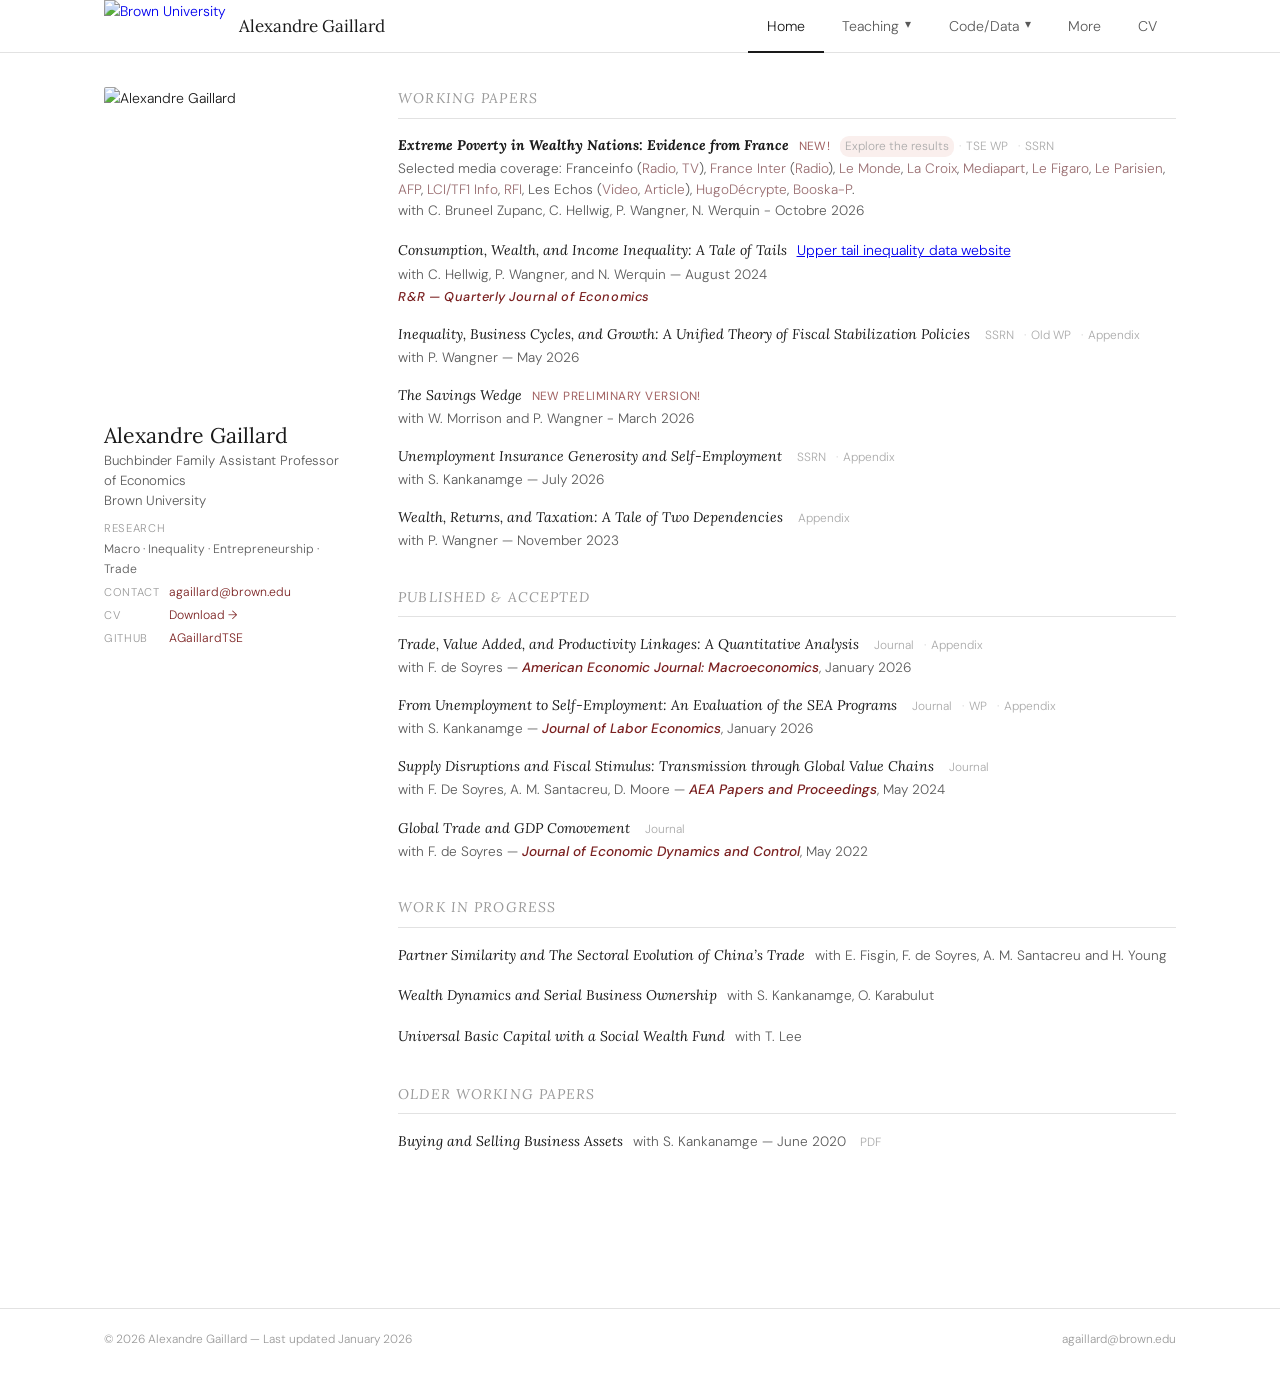
==== index.html @ cdabee30 "Update index.html" ====
<!DOCTYPE html>
<html lang="en">
<head>
<meta charset="UTF-8"/>
<meta name="viewport" content="width=device-width,initial-scale=1"/>
<title>Alexandre Gaillard</title>
<link rel="preconnect" href="https://fonts.googleapis.com"/>
<link rel="icon" type="image/x-icon" href="https://cdn.prod.website-files.com/679d8dc97386dcb29b493dd8/681f4f36cf94beef2eade3a5_favicon-32x32.png">
<link rel="preconnect" href="https://fonts.gstatic.com" crossorigin/>
<link href="https://fonts.googleapis.com/css2?family=Lora:ital,wght@0,400;0,500;1,400&family=DM+Serif+Display:ital@0;1&family=DM+Mono:wght@300;400;500&family=DM+Sans:opsz,wght@9..40,300;9..40,400;9..40,500;9..40,600&display=swap" rel="stylesheet"/>
<link href="https://fonts.googleapis.com/css2?family=Playfair+Display:wght@400;500;600&display=swap" rel="stylesheet"/>
<script src="https://cdnjs.cloudflare.com/ajax/libs/Chart.js/4.4.1/chart.umd.min.js"></script>
<script src="https://cdnjs.cloudflare.com/ajax/libs/PapaParse/5.4.1/papaparse.min.js"></script>
<!-- Google tag (gtag.js) -->
<script async src="https://www.googletagmanager.com/gtag/js?id=G-MQ2FK9WSG6"></script>
<script>
  window.dataLayer = window.dataLayer || [];
  function gtag(){dataLayer.push(arguments);}
  gtag('js', new Date());

  gtag('config', 'G-MQ2FK9WSG6');
</script>
<style>
/* ─────────────────────────────────────────────
   RESET
───────────────────────────────────────────── */
*,*::before,*::after{box-sizing:border-box;margin:0;padding:0}

/* ─────────────────────────────────────────────
   SITE TOKENS
───────────────────────────────────────────── */
:root{
  /* site palette */
  --text:#1a1a1a; --muted:#5a5a5a; --faint:#999;
  --bg:#fff; --accent:#7a2020; --green:#2a6035; --border:#e2e2e2;
  --max-w:1140px;
  /* explorer palette (prefixed e-) */
  --e-bg:#f7f6f3; --e-surface:#fff; --e-card:#fff; --e-border:#e2e0da;
  --e-accent:#c9440f; --e-accent2:#2c5faa; --e-accent3:#287a52; --e-accent4:#7b3fa0;
  --e-text:#1a1a1a; --e-muted:#888580;
  --font-d:'DM Serif Display',serif;
  --font-s:'DM Sans',sans-serif;
  --font-m:'DM Mono',monospace;
  --r:8px;
  --nav-h:52px;   /* site nav height — used for sticky offsets */
}

html{scroll-behavior:smooth;font-size:106.25%}
body{background:var(--bg);color:var(--text);font-family:var(--font-s);font-weight:300;font-size:14px;line-height:1.7;overflow-x:hidden}

/* ─────────────────────────────────────────────
   SITE NAV
───────────────────────────────────────────── */
.site-nav{
  border-bottom:1px solid var(--border);
  position:sticky;top:0;
  background:#fff;
  z-index:200;
}
.site-nav-inner{
  max-width:var(--max-w);margin:0 auto;padding:0 2rem;
  display:flex;align-items:center;justify-content:space-between;
  height:var(--nav-h);
}
.nav-left{display:flex;align-items:center;gap:.75rem}

.brown-logo{display:flex;align-items:center;text-decoration:none;flex-shrink:0;height:var(--nav-h);overflow:hidden}
.brown-logo img{height:var(--nav-h);width:auto;object-fit:cover;object-position:center;display:block}

.nav-divider{width:1px;height:18px;background:var(--border);flex-shrink:0}

.nav-brand{font-family:'Lora',serif;font-size:1rem;color:var(--text);text-decoration:none;white-space:nowrap}

@media (max-width: 600px) {
  .nav-brand { display: none; }
}

.nav-tabs{display:flex;list-style:none;align-items:stretch}
.nav-tabs > li{position:relative}
.nav-tabs button{
  background:none;border:none;cursor:pointer;
  font-family:var(--font-s);font-size:.83rem;font-weight:300;color:var(--muted);
  padding:0 1.1rem;height:var(--nav-h);
  border-bottom:2px solid transparent;margin-bottom:-1px;
  transition:color .15s,border-color .15s;
}
.nav-tabs button.active,
.nav-tabs .nav-main.active{color:var(--text);border-bottom-color:var(--text)}
.nav-tabs button:hover:not(.active),
.nav-tabs .nav-main:hover:not(.active){color:var(--text)}

.nav-item{position:relative}
.nav-main{display:flex;align-items:center;gap:.35rem}
.nav-caret{font-size:.72rem;line-height:1;transform:translateY(-1px)}
.nav-dropdown{
  position:absolute;top:calc(100% - 1px);left:0;
  min-width:240px;
  padding:.35rem 0;
  background:#fff;
  border:1px solid var(--border);
  box-shadow:0 10px 24px rgba(0,0,0,.08);
  list-style:none;
  display:none;
  z-index:250;
}
.nav-item.open .nav-dropdown{display:block}
.nav-dropdown button{
  width:100%;height:auto;margin:0;border-bottom:none;
  padding:.62rem 1rem;text-align:left;
  font-size:.78rem;color:var(--muted);
}
.nav-dropdown button:hover,
.nav-dropdown button.active{color:var(--text);background:#fafafa}

.embedded-app-frame{
  width:100%;
  min-height:1200px;
  border:none;
  display:block;
  background:#fff;
}

/* ─────────────────────────────────────────────
   PANEL SWITCHER
───────────────────────────────────────────── */
.panel{display:none}.panel.active{display:block}

/* ─────────────────────────────────────────────
   SITE WRAP
───────────────────────────────────────────── */
.wrap{max-width:var(--max-w);margin:0 auto;padding:0 2rem}

/* ─────────────────────────────────────────────
   HOME — two-column layout
───────────────────────────────────────────── */
.home-layout{
  display:grid;grid-template-columns:250px 1fr;gap:0 2.6rem;
  padding:2rem 0 5rem;align-items:start;
}
.home-sidebar{
  position:sticky;top:calc(var(--nav-h) + 20px);
  display:flex;flex-direction:column;gap:1rem;
}
.hero-photo{width:250px;height:318px;overflow:hidden;border-radius:2px;flex-shrink:0}
.hero-photo img{width:100%;height:100%;object-fit:cover;object-position:center top}

h1{font-family:'Lora',serif;font-size:1.25rem;font-weight:400;line-height:1.3;margin-bottom:.1rem}
.hero-role{font-size:.78rem;color:var(--muted);line-height:1.5;margin-bottom:.5rem}
.hero-bio{font-size:.79rem;color:var(--muted);line-height:1.7;margin-bottom:.55rem}
.hero-bio a{color:var(--text);text-decoration:underline;text-decoration-color:#ccc;text-underline-offset:2px}
.hero-bio a:hover{color:var(--accent);text-decoration-color:var(--accent)}
.hero-meta{display:flex;flex-direction:column;gap:.12rem;font-size:.72rem;color:var(--muted)}
.hero-meta a{color:var(--accent);text-decoration:none}.hero-meta a:hover{text-decoration:underline}
.meta-row{display:flex;align-items:baseline;flex-wrap:wrap}
.meta-label{color:var(--faint);font-size:.66rem;text-transform:uppercase;letter-spacing:.06em;flex-shrink:0;width:3.8rem}

/* papers */
.main-content{min-width:0}
section{margin-bottom:1.6rem}
.section-title{font-family:'Lora',serif;font-style:italic;color:var(--faint);letter-spacing:.08em;text-transform:uppercase;margin-bottom:.6rem;padding-bottom:.4rem;border-bottom:1px solid var(--border)}
.paper-list{display:flex;flex-direction:column;gap:.22rem}
.paper{padding:.42rem 0}
.paper-status{font-size:.75rem;font-weight:300;letter-spacing:.04em;margin-bottom:.08rem;margin-top:.20rem;line-height:1.3}
.paper-status.status-rr{color:var(--accent);font-weight:500;font-style:italic;}
.paper-coming-soon{font-size:.70rem;font-weight:400;color:var(--accent);letter-spacing:.04em;text-transform:uppercase;white-space:nowrap;flex-shrink:0;align-self:center;opacity:.7}
.paper-title-row{display:flex;align-items:baseline;gap:.55rem;flex-wrap:wrap;margin-bottom:.08rem}
.paper-title{font-family:'Lora',serif;font-style:italic;color:var(--text);text-decoration:none;line-height:1.4}
a.paper-title:hover{color:var(--accent)}
.pill-group{display:flex;gap:0;flex-wrap:wrap;flex-shrink:0;align-items:center}
.pill{display:inline-block;font-size:.70rem;font-weight:300;color:#aaa;background:none;border:none;padding:.05rem .3rem;text-decoration:none;white-space:nowrap;transition:color .15s;line-height:1.6}
.pill:hover{color:var(--accent)}
.pill+.pill::before{content:'·';margin-right:.3rem;color:#ccc}
.pilllink-group{display:flex;gap:0;flex-wrap:wrap;flex-shrink:0;align-items:center}
.pilllink{display:inline-block;font-size:.70rem;font-weight:300;color:#555;background:none;border:none;padding:.05rem .3rem;text-decoration:underline;white-space:nowrap;transition:color .15s;line-height:1.6}.pilllink:hover{color:var(--accent)}
.pilllink+.pilllink::before{content:'·';margin-right:.3rem;color:#ccc}
.paper-info{font-size:.8rem;color:var(--muted);line-height:1.55}
.paper-info a,
.paper-info a:visited {
  color: #9a6f72; /* gris rouge doux */
  text-decoration: none;
}

.paper-info a:hover,
.paper-info a:active {
  color: #80585c; /* légèrement plus foncé */
  text-decoration: none;
}
.journal-pub{font-style:italic;color:var(--accent);font-weight:500}

/* footer */
footer{border-top:1px solid var(--border);margin-top:2rem;padding:1.2rem 0 2.5rem}
footer .wrap{display:flex;justify-content:space-between;font-size:.7rem;color:var(--faint)}
footer a{color:var(--faint);text-decoration:none}
footer a:hover{color:var(--accent)}

/* ─────────────────────────────────────────────
   MORE PAGE
───────────────────────────────────────────── */
.more-wrap{max-width:var(--max-w);margin:0 auto;padding:2.5rem 2rem 5rem}
.more-intro{font-size:.87rem;color:var(--muted);line-height:1.75;max-width:54ch;margin-bottom:2.2rem;padding-bottom:2.2rem;border-bottom:1px solid var(--border)}
.more-section{margin-bottom:2.2rem}
.more-section-title{font-family:'Lora',serif;font-size:.68rem;font-style:italic;color:var(--faint);letter-spacing:.08em;text-transform:uppercase;margin-bottom:.9rem;padding-bottom:.4rem;border-bottom:1px solid var(--border)}
.more-text{font-size:.84rem;color:var(--muted);line-height:1.75;max-width:56ch;margin-bottom:.8rem}
.more-hobby-grid{display:grid;grid-template-columns:1fr 1fr;gap:1rem;margin-top:.8rem}
.hobby-card{border:1px solid var(--border);border-radius:3px;padding:1rem 1.2rem}
.hobby-icon{font-size:1.3rem;margin-bottom:.4rem}
.hobby-title{font-family:'Lora',serif;font-size:.85rem;font-style:italic;margin-bottom:.25rem}
.hobby-desc{font-size:.77rem;color:var(--muted);line-height:1.6}

/* photo grid */
.more-photo-grid{display:grid;grid-template-columns:repeat(3,1fr);gap:1rem;margin-bottom:2rem}
.more-photo-item{display:flex;flex-direction:column;gap:.45rem}
.more-photo-item img{width:100%;aspect-ratio:4/3;object-fit:cover;border-radius:3px;display:block}
.more-photo-caption{font-family:'Lora',serif;font-style:italic;font-size:.78rem;color:var(--muted);text-align:center}
.more-photo-single{margin-bottom:2.2rem}
.more-photo-single img{width:100%;max-width:560px;border-radius:3px;display:block}
.more-link-item{font-size:.82rem;color:var(--muted);margin-bottom:.4rem}
.more-link-item a{color:var(--accent);text-decoration:none}
.more-link-item a:hover{text-decoration:underline}

/* ─────────────────────────────────────────────
   TEACHING PAGE
───────────────────────────────────────────── */
.teach-institution{font-family:'Lora',serif;font-size:1rem;font-weight:400;color:var(--text);margin-bottom:.8rem;padding-bottom:.4rem;border-bottom:1px solid var(--border)}
.teach-level{font-size:.75rem;text-transform:uppercase;letter-spacing:.09em;color:var(--faint);margin:1rem 0 .45rem}
.teach-item{display:flex;justify-content:space-between;align-items:baseline;gap:1.5rem;padding:.42rem 0;border-bottom:1px solid var(--border)}
.teach-item:last-child{border-bottom:none}
.teach-title{font-family:'Lora',serif;font-style:italic;font-size:.88rem;color:var(--text)}
.teach-meta{font-size:.74rem;color:var(--faint);white-space:nowrap;flex-shrink:0}
.teach-topics{list-style:none;margin:.3rem 0 .6rem 0;padding:0;display:flex;flex-direction:column;gap:.18rem}
.teach-topics li{font-size:.82rem;color:var(--muted);line-height:1.5;padding-left:1rem;position:relative}
.teach-topics li::before{content:'—';position:absolute;left:0;color:var(--faint)}

/* ─────────────────────────────────────────────
   EXPLORER — scoped under #panel-explorer
   Original styles from the standalone file,
   adapted: no standalone <header>, sticky
   offsets account for the 52px site nav.
   The explorer sub-nav sticks at top:52px.
   The explorer sidebar sticks at top:52px+42px=94px.
───────────────────────────────────────────── */
#panel-explorer{background:var(--e-bg);color:var(--e-text);font-family:var(--font-s);font-weight:300}

/* splash (fixed, covers everything below site nav) */
#exp-splash{
  position:fixed;inset:0;top:var(--nav-h);
  background:var(--e-bg);display:flex;align-items:center;justify-content:center;
  z-index:100;transition:opacity .4s;
}
.sp-inner{display:flex;flex-direction:column;align-items:center;gap:1.1rem;text-align:center}
.sp-title{font-family:var(--font-d);font-size:3.4rem;letter-spacing:-.02em;color:var(--e-text);line-height:1}
.sp-title em{font-style:italic;color:var(--e-accent)}
.sp-sub{font-family:var(--font-m);font-size:.78rem;color:var(--e-muted);letter-spacing:.08em;margin-bottom:.3rem}
.sp-loader{display:flex;flex-direction:column;align-items:center;gap:.7rem;margin-top:.4rem;width:260px}
.sp-bar-wrap{width:100%;height:3px;background:var(--e-border);border-radius:4px;overflow:hidden}
.sp-bar{height:100%;width:0%;background:var(--e-accent);border-radius:4px;transition:width .35s ease}
.sp-status{font-family:var(--font-m);font-size:.68rem;color:var(--e-muted);letter-spacing:.06em}
.sp-err{font-family:var(--font-m);font-size:.74rem;color:#b84040;display:none;max-width:340px}

/* explorer sub-nav — sticks right below the site nav */
#panel-explorer .exp-nav{
  display:flex;border-bottom:1px solid var(--e-border);
  background:#fff;padding:0 2.5rem;
  position:sticky;top:var(--nav-h);z-index:40;
  overflow-x:auto;
}
#panel-explorer .exp-nav-tab{
  padding:.72rem 1.3rem;font-family:var(--font-s);font-size:.84rem;font-weight:500;
  color:var(--e-muted);border:none;background:none;cursor:pointer;
  border-bottom:2px solid transparent;transition:color .15s,border-color .15s;white-space:nowrap;
}
#panel-explorer .exp-nav-tab:hover{color:var(--e-text)}
#panel-explorer .exp-nav-tab.active{color:var(--e-accent);border-bottom-color:var(--e-accent)}

/* layout grid */
#panel-explorer .exp-layout{
  display:grid;grid-template-columns:255px 1fr;
  min-height:calc(100vh - var(--nav-h) - 42px);
}

/* explorer sidebar */
#panel-explorer .exp-sidebar{
  background:var(--e-surface);border-right:1px solid var(--e-border);
  padding:1.1rem .95rem;overflow-y:auto;
  position:sticky;top:calc(var(--nav-h) + 42px);
  height:calc(100vh - var(--nav-h) - 42px);
}
#panel-explorer .sb-sec{margin-bottom:1.1rem}
#panel-explorer .sb-lbl{font-family:var(--font-m);font-size:.6rem;letter-spacing:.12em;text-transform:uppercase;color:var(--e-muted);margin-bottom:.38rem;padding-bottom:.22rem;border-bottom:1px solid var(--e-border)}
#panel-explorer select{width:100%;background:var(--e-card);border:1px solid var(--e-border);color:var(--e-text);font-family:var(--font-s);font-size:.79rem;padding:.4rem .55rem;border-radius:var(--r);appearance:none;cursor:pointer;outline:none;transition:border-color .2s}
#panel-explorer select:hover,#panel-explorer select:focus{border-color:var(--e-accent2)}
#panel-explorer .pg{display:flex;flex-wrap:wrap;gap:.26rem}
#panel-explorer .pg1 .epill{flex:1 0 100%}
#panel-explorer .pg3 .epill{flex:1 0 calc(33.3% - .26rem)}
#panel-explorer .epill{flex:1 0 calc(50% - .26rem);background:var(--e-card);border:1px solid var(--e-border);color:var(--e-muted);font-family:var(--font-m);font-size:.65rem;padding:.3rem .32rem;border-radius:20px;cursor:pointer;text-align:center;transition:all .15s;user-select:none}
#panel-explorer .epill:hover{border-color:var(--e-accent2);color:var(--e-accent2)}
#panel-explorer .epill.active{background:var(--e-accent2);border-color:var(--e-accent2);color:#fff;font-weight:500}
#panel-explorer .ck-list{display:flex;flex-direction:column;gap:.35rem}
#panel-explorer .ck-item{display:flex;align-items:center;gap:.42rem;cursor:pointer;font-size:.75rem;color:var(--e-muted);transition:color .14s;line-height:1.4}
#panel-explorer .ck-item:hover{color:var(--e-text)}
#panel-explorer .ck-item input{accent-color:var(--e-accent2);width:13px;height:13px}
#panel-explorer .cdot{width:8px;height:8px;border-radius:50%;flex-shrink:0}

/* explorer main */
#panel-explorer main{padding:1.4rem 1.8rem;display:flex;flex-direction:column;gap:1.3rem;background:var(--e-bg)}
#panel-explorer .tab-page{display:none;flex-direction:column;gap:1.3rem}
#panel-explorer .tab-page.active{display:flex}

/* kpi */
#panel-explorer .kpi-row{display:grid;grid-template-columns:repeat(4,1fr);gap:.65rem}
#panel-explorer .kpi{background:var(--e-card);border:1px solid var(--e-border);border-radius:var(--r);padding:.8rem .95rem;position:relative;overflow:hidden}
#panel-explorer .kpi::before{content:'';position:absolute;top:0;left:0;right:0;height:2px;background:var(--e-accent);opacity:.7}
#panel-explorer .kpi:nth-child(2)::before{background:var(--e-accent2)}
#panel-explorer .kpi:nth-child(3)::before{background:var(--e-accent3)}
#panel-explorer .kpi:nth-child(4)::before{background:var(--e-accent4)}
#panel-explorer .kpi-lbl{font-family:var(--font-m);font-size:.58rem;color:var(--e-muted);letter-spacing:.09em;text-transform:uppercase;margin-bottom:.28rem}
#panel-explorer .kpi-val{font-family:var(--font-d);font-size:1.5rem;color:var(--e-text);line-height:1}
#panel-explorer .kpi-sub{font-size:.65rem;color:var(--e-muted);margin-top:.2rem;font-family:var(--font-m)}

/* panels */
#panel-explorer .g2{display:grid;grid-template-columns:1fr 1fr;gap:.9rem}
#panel-explorer .epanel{background:var(--e-card);border:1px solid var(--e-border);border-radius:var(--r);padding:1.1rem 1.3rem}
#panel-explorer .epanel.wide{grid-column:1/-1}
#panel-explorer .pt{font-family:var(--font-d);font-size:.98rem;color:var(--e-text);margin-bottom:.16rem}
#panel-explorer .ps{font-size:.68rem;font-family:var(--font-m);color:var(--e-muted);margin-bottom:.85rem;letter-spacing:.04em}
#panel-explorer .cw{position:relative;height:230px}
#panel-explorer .cw-tall{position:relative;height:310px}
#panel-explorer .cw-sq{position:relative;height:420px}
#panel-explorer .nodata{display:flex;align-items:center;justify-content:center;height:100%;font-family:var(--font-m);font-size:.73rem;color:var(--e-muted)}

/* bivar */
#panel-explorer .bv-ctrl{display:grid;grid-template-columns:1fr auto 1fr;gap:.6rem;margin-bottom:.7rem;align-items:end}
#panel-explorer .bv-ctrl label{font-family:var(--font-m);font-size:.61rem;color:var(--e-muted);display:block;margin-bottom:.16rem;text-transform:uppercase;letter-spacing:.07em}
#panel-explorer .vs{font-family:var(--font-d);font-size:1.05rem;color:var(--e-accent);text-align:center;padding-bottom:.28rem}
#panel-explorer .tgl-row{display:flex;gap:.35rem;align-items:center;margin-bottom:.65rem;flex-wrap:wrap}
#panel-explorer .tgl-row span{font-family:var(--font-m);font-size:.62rem;color:var(--e-muted);margin-right:.15rem}
#panel-explorer .tgl{background:var(--e-card);border:1px solid var(--e-border);color:var(--e-muted);font-family:var(--font-m);font-size:.65rem;padding:.26rem .6rem;border-radius:20px;cursor:pointer;transition:all .14s}
#panel-explorer .tgl:hover{border-color:var(--e-accent2);color:var(--e-accent2)}
#panel-explorer .tgl.active{background:var(--e-accent2);border-color:var(--e-accent2);color:#fff}

/* table */
#panel-explorer .tbl-wrap{overflow-x:auto}
#panel-explorer table{width:100%;border-collapse:collapse;font-family:var(--font-m);font-size:.68rem}
#panel-explorer th{padding:.4rem .52rem;border-bottom:1px solid var(--e-border);color:var(--e-muted);text-align:left;text-transform:uppercase;letter-spacing:.07em;white-space:nowrap}
#panel-explorer td{padding:.34rem .52rem;border-bottom:1px solid var(--e-border);color:var(--e-text);white-space:nowrap}
#panel-explorer tr:hover td{background:rgba(44,95,170,.04)}
#panel-explorer .num{text-align:right;color:var(--e-accent2)}

/* codebook */
#panel-explorer .cb-group{margin-bottom:1.6rem}
#panel-explorer .cb-group-title{font-family:var(--font-d);font-size:1rem;color:var(--e-accent2);margin-bottom:.6rem;padding-bottom:.3rem;border-bottom:1px solid var(--e-border)}
#panel-explorer .cb-entry{display:grid;grid-template-columns:200px 1fr;gap:.5rem 1rem;padding:.45rem 0;border-bottom:1px solid var(--e-border);align-items:start;font-size:.78rem}
#panel-explorer .cb-entry:last-child{border-bottom:none}
#panel-explorer .cb-key{font-family:var(--font-m);font-size:.68rem;color:var(--e-accent2);padding-top:.05rem}
#panel-explorer .cb-name{font-weight:600;color:var(--e-text);margin-bottom:.15rem;font-size:.8rem}
#panel-explorer .cb-desc{color:var(--e-muted);line-height:1.5}

/* footnote */
#panel-explorer .exp-footnote{padding:.9rem 2.5rem;border-top:1px solid var(--e-border);background:#fff;font-family:var(--font-m);font-size:.62rem;color:var(--e-muted);line-height:1.6}
#panel-explorer .exp-footnote strong{color:var(--e-text);font-weight:500}

/* scrollbar */
#panel-explorer ::-webkit-scrollbar{width:4px;height:4px}
#panel-explorer ::-webkit-scrollbar-track{background:transparent}
#panel-explorer ::-webkit-scrollbar-thumb{background:var(--e-border);border-radius:4px}

/* ─────────────────────────────────────────────
   RESPONSIVE
───────────────────────────────────────────── */
@media(max-width:720px){
  /* home */
  .home-layout{grid-template-columns:1fr;padding-top:1.5rem}
  .home-sidebar{position:static;flex-direction:row;align-items:flex-start;gap:1rem}
  .hero-photo{width:110px;height:140px;flex-shrink:0}
  /* extra breathing room between photo block and first paper section */
  .main-content{margin-top:2rem}
  /* more */
  .more-hobby-grid{grid-template-columns:1fr}
  .more-photo-grid{grid-template-columns:1fr}
  footer .wrap{flex-direction:column;gap:.3rem}
  /* nav */
  .nav-tabs button{padding:0 .6rem;font-size:.74rem}
  .nav-brand{font-size:.87rem}
  /* explorer */
  #panel-explorer .exp-layout{grid-template-columns:1fr}
  #panel-explorer .exp-sidebar{position:static;height:auto}
  #panel-explorer .kpi-row{grid-template-columns:1fr 1fr}
  #panel-explorer .g2{grid-template-columns:1fr}
}
@media(max-width:480px){
  .site-nav-inner{padding:0 1rem}
  .nav-tabs button{padding:0 .45rem;font-size:.7rem}
}
</style>

<style>
/* Slight global font increase */
#panel-nk-grad .nk-app .page-hd h1{font-size:21px}
#panel-nk-grad .nk-app .page-hd p,
#panel-nk-grad .nk-app .shock-label .sub,
#panel-nk-grad .nk-app .shock-slider .ticks,
#panel-nk-grad .nk-app .ocard .l,
#panel-nk-grad .nk-app .dbar-hd,
#panel-nk-grad .nk-app .hint,
#panel-nk-grad .nk-app .legend,
#panel-nk-grad .nk-app .eq-note{font-size:12px}
#panel-nk-grad .nk-app .shock-label .title,
#panel-nk-grad .nk-app .ccard-title,
#panel-nk-grad .nk-app .pval,
#panel-nk-grad .nk-app .eq-card{font-size:14px}
#panel-nk-grad .nk-app .pname{font-size:13px}
#panel-nk-grad .nk-app .shock-val{font-size:21px}
#panel-nk-grad .nk-app .ocard .v{font-size:20px}
#panel-nk-grad .nk-app .nk-tab{font-size:14px}

#panel-islm-asad .asad-app .header h1{font-size:22px}
#panel-islm-asad .asad-app .header .subtitle,
#panel-islm-asad .asad-app .chapter-tag,
#panel-islm-asad .asad-app .desc-box{font-size:13px}
#panel-islm-asad .asad-app .g-tab,
#panel-islm-asad .asad-app .sidebar-section-label,
#panel-islm-asad .asad-app .sc-btn .sc-sub,
#panel-islm-asad .asad-app .sub-btn,
#panel-islm-asad .asad-app .phase-badge,
#panel-islm-asad .asad-app .leg-label,
#panel-islm-asad .asad-app .view-btn,
#panel-islm-asad .asad-app .chart-subtitle{font-size:12px}
#panel-islm-asad .asad-app .sc-btn .sc-icon{font-size:11px}
#panel-islm-asad .asad-app .sc-btn .sc-name,
#panel-islm-asad .asad-app .phase-name,
#panel-islm-asad .asad-app .chart-title{font-size:14px}
</style>

</head>
<body>

<!-- ═══════════════════════════════════════════
     SITE NAV
═══════════════════════════════════════════ -->
<nav class="site-nav">
  <div class="site-nav-inner">
    <div class="nav-left">
      <a class="brown-logo" href="https://economics.brown.edu/" target="_blank" title="Brown University">
        <img src="https://logos-world.net/wp-content/uploads/2022/11/Brown-University-Symbol.png" alt="Brown University"/>
      </a>
      <a class="nav-brand" href="#home" onclick="siteTab('home', findNavButton('home')); return false;">Alexandre Gaillard</a>
    </div>
    <ul class="nav-tabs">
      <li><button class="active" data-tab="home" onclick="siteTab('home',this)">Home</button></li>
      <li class="nav-item">
        <button class="nav-main" type="button" onclick="toggleNavMenu(this)">
          Teaching <span class="nav-caret">▾</span>
        </button>
        <ul class="nav-dropdown">
          <li><button type="button" data-tab="teaching" onclick="siteTab('teaching',this)">Teaching overview</button></li>
          <li><button type="button" data-tab="nk-grad" onclick="siteTab('nk-grad',this)">NK Model (grad)</button></li>
          <li><button type="button" onclick="window.open('islm_asad.html','_blank'); closeNavMenus();">IS-LM AS-AD (undergrad)</button></li>
          <li><button type="button" onclick="window.open('islm_pc.html','_blank'); closeNavMenus();">IS-LM PC (undergrad)</button></li>
        </ul>
      </li>
      <li class="nav-item">
        <button class="nav-main" type="button" onclick="toggleNavMenu(this)">
          Code/Data <span class="nav-caret">▾</span>
        </button>
        <ul class="nav-dropdown">
          <li><button type="button" data-tab="code" onclick="siteTab('code',this)">Code/Data overview</button></li>
          <li><button type="button" data-tab="explorer" onclick="siteTab('explorer',this)">Inequality Explorer</button></li>
        </ul>
      </li>
      <li><button data-tab="more" onclick="siteTab('more',this)">More</button></li>
      <li><button onclick="window.open('https://drive.google.com/file/d/10_Kg-LkSiRxwDqm-Ik7PusROsZfWGQ1E/view','_blank')">CV</button></li>
    </ul>
  </div>
</nav>

<!-- ═══════════════════════════════════════════
     HOME
═══════════════════════════════════════════ -->
<div class="panel active" id="panel-home">
<div class="wrap">
<div class="home-layout">

  <aside class="home-sidebar">
    <div class="hero-photo">
      <img src="https://cdn.prod.website-files.com/679d8dc97386dcb29b493dd8/679d8e74c23ed7847fc6cee4_agaillard%20(5).jpg" alt="Alexandre Gaillard"/>
    </div>
    <div>
      <h1>Alexandre Gaillard</h1>
      <p class="hero-role">Buchbinder Family Assistant Professor of Economics<br>Brown University</p>
      <!-- <p class="hero-bio">Previously postdoc at <a href="https://economics.princeton.edu/" target="_blank">Princeton</a> (2022–2023) and PhD from Toulouse School of Economics in 2022.</p> -->
      <div class="hero-meta">
        <div class="meta-row"><span class="meta-label">Research</span><span>Macro · Inequality · Entrepreneurship · Trade</span></div>
        <div class="meta-row"><span class="meta-label">Contact</span><a href="mailto:agaillard@brown.edu">agaillard@brown.edu</a></div>
        <div class="meta-row"><span class="meta-label">CV</span><a href="https://drive.google.com/file/d/10_Kg-LkSiRxwDqm-Ik7PusROsZfWGQ1E/view" target="_blank">Download →</a></div>
        <div class="meta-row"><span class="meta-label">GitHub</span><a href="https://github.com/AGaillardTSE" target="_blank">AGaillardTSE</a></div>
      </div>
    </div>
  </aside>

  
  <div class="main-content">

    <section>
      <p class="section-title">Working Papers</p>
      <div class="paper-list">
        <div class="paper">
          <div class="paper-title-row">
            <a class="paper-title" href="https://www.dropbox.com/scl/fi/ddoy1nouctla6xohebqbv/BGHWW_Paper_2026.pdf?rlkey=zwx6gwhhlw0l7j9xh1oggm0b1&e=1&dl=0" target="_blank"><b>Extreme Poverty in Wealthy Nations: Evidence from France</b></a>
            <span class="paper-coming-soon">New!</span>
            <div class="pill-group">
              <!-- <a class="pill" href="https://www.dropbox.com/scl/fi/bxfxrio8taz6bywwjqcvu/GHWW_2024.pdf?rlkey=8d9oymi9jdagybvwriringwy5&dl=0" target="_blank">PDF</a> -->
              <a class="pill" href="https://a-gaillard.com/poverty/en.html" style="background-color:#FAEFED; border-radius:9px;" target="_blank">Explore the results</a>
              <a class="pill" href="https://www.tse-fr.eu/sites/default/files/TSE/documents/doc/document/wp_tse_1777.pdf" target="_blank">TSE WP</a>
              <a class="pill" href="https://papers.ssrn.com/sol3/papers.cfm?abstract_id=7589038" target="_blank">SSRN</a>
            </div>
          </div>
          <p class="paper-info">
            Selected media coverage: 
            Franceinfo (<a href="https://www.radiofrance.fr/franceinfo/podcasts/le-9h30-midi/le-9h30-midi-du-lundi-05-octobre-2026-9522028" target="_blank" rel="noopener noreferrer">Radio</a>,<a href="https://www.franceinfo.fr/sante/alimentation/des-beneficiaires-des-restos-du-coeurs-ont-moins-de-9-ans_8223118.html" target="_blank" rel="noopener noreferrer"> TV</a>),
            <a href="https://www.radiofrance.fr/franceinter/podcasts/france-inter-sur-le-terrain/reportage-france-inter-sur-le-terrain-du-lundi-05-octobre-2026-2961160" target="_blank" rel="noopener noreferrer">France Inter</a> (<a href="https://www.radiofrance.fr/franceinter/podcasts/le-5-7/le-5-7-du-lundi-05-octobre-2026-5171512" target="_blank" rel="noopener noreferrer">Radio</a>),
            <a href="https://www.lemonde.fr/societe/article/2026/10/05/l-extreme-pauvrete-et-les-moyens-de-la-reduire-analyses-dans-une-etude-grace-aux-donnees-des-restos-du-c-ur_6788467_3224.html" target="_blank" rel="noopener noreferrer">Le Monde</a>,
            <a href="https://www.la-croix.com/societe/chomage-prix-des-loyers-comment-des-francais-basculent-dans-la-grande-pauvrete-20261004" target="_blank" rel="noopener noreferrer">La Croix</a>,
            <a href="https://www.mediapart.fr/journal/france/051026/une-personne-sur-dix-risque-de-recourir-l-aide-alimentaire-au-cours-de-la-decennie" target="_blank" rel="noopener noreferrer">Mediapart</a>,
            <a href="https://www.lefigaro.fr/actualite-france/france-une-personne-sur-dix-risque-de-tomber-dans-la-precarite-alimentaire-selon-une-etude-20261005" target="_blank" rel="noopener noreferrer">Le Figaro</a>,
            <a href="https://www.leparisien.fr/economie/consommation/mes-enfants-ne-savent-pas-que-je-viens-ici-aux-restos-du-coeur-les-nouveaux-visages-de-la-precarite-05-10-2026-WTIMB2OU7BBQXJQAVVCYK2NMQQ.php" target="_blank" rel="noopener noreferrer">Le Parisien</a>,
            <a href="https://www.leparisien.fr/societe/besoin-dun-soutien-precoce-et-cible-un-francais-sur-10-risque-de-tomber-dans-la-precarite-alimentaire-selon-une-etude-05-10-2026-HEZX3S6VVVCZTGUZYT4M3HQD4M.php" target="_blank" rel="noopener noreferrer">AFP</a>,
            <a href="https://www.tf1info.fr/societe/une-vaste-etude-alerte-sur-l-ampleur-de-la-precarite-a-partir-de-millions-de-donnees-des-restos-du-coeur-une-premiere-2467752.html" target="_blank" rel="noopener noreferrer">LCI/TF1 Info</a>,
            <a href="https://www.rfi.fr/fr/podcasts/reportage-france/20261004-en-france-ne-plus-pouvoir-faire-face-%C3%A0-ses-besoins-alimentaires-et-r%C3%A9sidentiels-une-r%C3%A9alit%C3%A9-en-hausse" target="_blank" rel="noopener noreferrer">RFI</a>,
            Les Echos (<a href="https://www.instagram.com/reels/DeH6V2HiE_v/?hl=en" target="_blank" rel="noopener noreferrer">Video</a>, <a href="https://www.lesechos.fr/economie-france/conjoncture/la-grande-pauvrete-sinstalle-dans-le-paysage-francais-2255048" target="_blank" rel="noopener noreferrer">Article</a>),
            <a href="https://www.instagram.com/p/DeHYujkjHqI/?stkn=MWE4c3g5M2Z1bm1wcw%3D%3D" target="_blank" rel="noopener noreferrer">HugoDécrypte</a>,
            <a href="https://www.instagram.com/p/DeG3SIRNnYF/" target="_blank" rel="noopener noreferrer">Booska-P</a>.
          </p>
          <p class="paper-info">with C. Bruneel Zupanc, C. Hellwig, P. Wangner, N. Werquin - Octobre 2026</p>
        </div>
        <div class="paper">
          <div class="paper-title-row">
            <a class="paper-title" href="https://www.dropbox.com/scl/fi/bxfxrio8taz6bywwjqcvu/GHWW_2024.pdf?rlkey=8d9oymi9jdagybvwriringwy5&dl=0" target="_blank">Consumption, Wealth, and Income Inequality: A Tale of Tails</a>
            <div class="pill-group">
              <!-- <a class="pill" href="https://www.dropbox.com/scl/fi/bxfxrio8taz6bywwjqcvu/GHWW_2024.pdf?rlkey=8d9oymi9jdagybvwriringwy5&dl=0" target="_blank">PDF</a> -->
              <a class="pill-link" href="#" onclick="siteTab('explorer', this); return false;">Upper tail inequality data website</a>
            </div>
          </div>
          <p class="paper-info">with C. Hellwig, P. Wangner, and N. Werquin — August 2024</p>
          <p class="paper-status status-rr">R&R — Quarterly Journal of Economics</p>
        </div>
        <div class="paper">
          <div class="paper-title-row">
            <a class="paper-title" href="https://conference.nber.org/conf_papers/f243104.pdf" target="_blank">Inequality, Business Cycles, and Growth: A Unified Theory of Fiscal Stabilization Policies</a>
            <div class="pill-group">
              <!-- <a class="pill" href="https://drive.google.com/file/d/1229nPgVlO0jJRzpMyoK1tBBt08XCXXsF" target="_blank">PDF</a> -->
              <a class="pill" href="https://papers.ssrn.com/sol3/papers.cfm?abstract_id=6765279" target="_blank">SSRN</a>
              <a class="pill" href="https://papers.ssrn.com/sol3/papers.cfm?abstract_id=4292481" target="_blank">Old WP</a>
              <a class="pill" href="https://drive.google.com/file/d/1dJ5IuN8e2-yIFXZJep3gI7eNj4WZoX1Q/view?usp=sharing" target="_blank">Appendix</a>
            </div>
          </div>
          <p class="paper-info">with P. Wangner — May 2026</p>
        </div>
        <div class="paper">
          <div class="paper-title-row">
            <a class="paper-title" href="https://conference.nber.org/conf_papers/f245812.pdf" target="_blank">The Savings Wedge</a>
            <span class="paper-coming-soon">New preliminary version!</span>
          </div>
            <p class="paper-info">with W. Morrison and P. Wangner - March 2026</p>
        </div>
        <div class="paper">
          <div class="paper-title-row">
            <a class="paper-title" href="https://www.dropbox.com/scl/fi/3stijfuf4i6v2erkoompb/UIGSE.pdf?rlkey=vx3ysenkeh9r0jb6cwg3vxzjg&dl=0" target="_blank">Unemployment Insurance Generosity and Self-Employment</a>
            <div class="pill-group">
              <!-- <a class="pill" href="https://www.dropbox.com/scl/fi/3stijfuf4i6v2erkoompb/UIGSE.pdf?rlkey=vx3ysenkeh9r0jb6cwg3vxzjg&dl=0" target="_blank">PDF</a> -->
              <a class="pill" href="https://papers.ssrn.com/sol3/papers.cfm?abstract_id=3902165" target="_blank">SSRN</a>
              <a class="pill" href="https://www.dropbox.com/scl/fi/6pbi37ukvj4ho5m2kurm4/UIGSE_OA.pdf?rlkey=faboq51xlv7i4393cbhktwhm4&dl=0" target="_blank">Appendix</a>
            </div>
          </div>
          <p class="paper-info">with S. Kankanamge — July 2026</p>
          <!-- <p class="paper-status status-rr">R&R — American Economic Journal: Economic Policy</p> -->
        </div>
        <div class="paper">
          <div class="paper-title-row">
            <a class="paper-title" href="https://drive.google.com/file/d/1XjdLoS3d4sO_ZZ-idTOA0wiOTmkt8Iqj/view?usp=sharing" target="_blank">Wealth, Returns, and Taxation: A Tale of Two Dependencies</a>
            <!-- <span class="paper-coming-soon">Coming soon</span> -->
            <div class="pill-group">
              <!-- <a class="pill" href="https://drive.google.com/file/d/1XjdLoS3d4sO_ZZ-idTOA0wiOTmkt8Iqj/view?usp=sharing" target="_blank">PDF</a> -->
              <a class="pill" href="https://drive.google.com/file/d/1_h_wsApxQAPmu8zuj7CWXRjMZ-9Sixw-/view?usp=sharing" target="_blank">Appendix</a>
              <!-- <a class="pill" href="https://drive.google.com/file/d/1bct4Pm8D4On_idKjh6VY2x7lBkffQ5oQ/view" target="_blank">NBER Slides</a> -->
            </div>
          </div>
          <p class="paper-info">with P. Wangner — November 2023</p>
        </div>
      </div>
    </section>

    <section>
      <p class="section-title">Published & Accepted</p>
      <div class="paper-list">
        <div class="paper">
          <div class="paper-title-row">
            <a class="paper-title" href="https://www.aeaweb.org/articles?id=10.1257/mac.20210192&&from=f" target="_blank">Trade, Value Added, and Productivity Linkages: A Quantitative Analysis</a>
            <div class="pill-group">
              <a class="pill" href="https://www.aeaweb.org/articles?id=10.1257/mac.20210192&&from=f" target="_blank">Journal</a>
              <a class="pill" href="https://www.aeaweb.org/content/file?id=22766" target="_blank">Appendix</a>
            </div>
          </div>
          <p class="paper-info">with F. de Soyres — <span class="journal-pub">American Economic Journal: Macroeconomics</span>, January 2026</p>
        </div>
        <div class="paper">
          <div class="paper-title-row">
            <a class="paper-title" href="https://www.journals.uchicago.edu/doi/10.1086/732765" target="_blank">From Unemployment to Self-Employment: An Evaluation of the SEA Programs</a>
            <div class="pill-group">
              <a class="pill" href="https://www.journals.uchicago.edu/doi/10.1086/732765" target="_blank">Journal</a>
              <a class="pill" href="https://drive.google.com/file/d/1LzfakfiXCVJOPNIyAwQYbp45_FGW7vm7/view?usp=sharing" target="_blank">WP</a>
              <a class="pill" href="https://drive.google.com/file/d/14_dAMJ37E5iX7Gdjuw9Y525gThh91lBx/view?usp=sharing" target="_blank">Appendix</a>
            </div>
          </div>
          <p class="paper-info">with S. Kankanamge — <span class="journal-pub">Journal of Labor Economics</span>, January 2026</p>
        </div>
        <div class="paper">
          <div class="paper-title-row">
            <a class="paper-title" href="https://www.aeaweb.org/articles?id=10.1257/pandp.20241099" target="_blank">Supply Disruptions and Fiscal Stimulus: Transmission through Global Value Chains</a>
            <div class="pill-group"><a class="pill" href="https://www.aeaweb.org/articles?id=10.1257/pandp.20241099" target="_blank">Journal</a></div>
          </div>
          <p class="paper-info">with F. De Soyres, A. M. Santacreu, D. Moore — <span class="journal-pub">AEA Papers and Proceedings</span>, May 2024</p>
        </div>
        <div class="paper">
          <div class="paper-title-row">
            <a class="paper-title" href="https://www.sciencedirect.com/science/article/pii/S0165188922000586" target="_blank">Global Trade and GDP Comovement</a>
            <div class="pill-group"><a class="pill" href="https://www.sciencedirect.com/science/article/pii/S0165188922000586" target="_blank">Journal</a></div>
          </div>
          <p class="paper-info">with F. de Soyres — <span class="journal-pub">Journal of Economic Dynamics and Control</span>, May 2022</p>
        </div>
      </div>
    </section>

    <section>
      <p class="section-title">Work in Progress</p>
      <div class="paper-list">
        <div class="paper">
          <div class="paper-title-row"><span class="paper-title" style="cursor:default;">Partner Similarity and The Sectoral Evolution of China’s Trade</span><span class="paper-info">with E. Fisgin, F. de Soyres, A. M. Santacreu and H. Young</span></div>
        </div>
        <div class="paper">
          <div class="paper-title-row"><span class="paper-title" style="cursor:default;">Wealth Dynamics and Serial Business Ownership</span><span class="paper-info">with S. Kankanamge, O. Karabulut</span></div>
        </div>
        <div class="paper">
          <div class="paper-title-row"><span class="paper-title" style="cursor:default;">Universal Basic Capital with a Social Wealth Fund</span><span class="paper-info">with T. Lee</span></div>
        </div>
      </div>
    </section>

    <section>
      <p class="section-title">Older Working Papers</p>
      <div class="paper-list">
        <div class="paper">
          <div class="paper-title-row">
            <a class="paper-title" href="https://drive.google.com/file/d/1gOwcb7UZ8XcPPCZiQufNUORow5zqqBgA/view?usp=sharing" target="_blank">Buying and Selling Business Assets</a><span class="paper-info">with S. Kankanamge — June 2020</span>
            <div class="pill-group"><a class="pill" href="https://drive.google.com/file/d/1gOwcb7UZ8XcPPCZiQufNUORow5zqqBgA/view?usp=sharing" target="_blank">PDF</a></div>
          </div>
        </div>
      </div>
    </section>

  </div>
</div>
</div>
<footer>
  <div class="wrap">
    <span>© 2026 Alexandre Gaillard — Last updated January 2026</span>
    <span><a href="mailto:agaillard@brown.edu">agaillard@brown.edu</a></span>
  </div>
</footer>
</div><!-- /panel-home -->

<!-- ═══════════════════════════════════════════
     TEACHING
═══════════════════════════════════════════ -->
<div class="panel" id="panel-teaching">
  <div class="more-wrap">
    <div class="more-section">
      <p class="teach-institution">Brown University</p>
      <p class="teach-level">PhD</p>
      <div>
        <div class="teach-item">
          <span class="teach-title">Advanced Macroeconomics</span>
          <span class="teach-meta">1st year PhD · Spring 2026</span>
        </div>
        <ul class="teach-topics">
          <li>Dynamic optimization — Hamiltonian, Lagrangian, growth model</li>
          <li>Dynamic programming — Bellman equation, HJB equation</li>
          <li>Complete markets and their rejection in micro data</li>
          <li>Incomplete markets — Yaari–Blanchard, Aiyagari model</li>
          <li>Heterogeneous-agent models — misallocation, Krusell–Smith</li>
          <li>Unemployment and job search in frictional labor markets</li>
        </ul>
        <div class="teach-item">
          <span class="teach-title">Topics in Macroeconomics</span>
          <span class="teach-meta">2nd year PhD · Spring 2026</span>
        </div>
        <ul class="teach-topics">
          <li>Complete and Incomplete markets — Yaari–Blanchard, Aiyagari model</li>
          <li>Heterogeneous-agent models with Aggregate Shocks</li>
          <li>Recent technics in Macro: From continuous time to Discrete Choice problems</li>
        </ul>
      </div>
      <p class="teach-level">Undergraduate</p>
      <div>
        <div class="teach-item">
          <span class="teach-title">Intermediate Macroeconomics</span>
          <span class="teach-meta">Spring 2024, 2025, 2026</span>
        </div>
      </div>
    </div>
    <div class="more-section">
      <p class="teach-institution">Toulouse School of Economics</p>
      <p class="teach-level">PhD</p>
      <div>
        <div class="teach-item">
          <span class="teach-title">Quantitative Macroeconomics</span>
          <span class="teach-meta">2nd year PhD · Fall 2024, 2025</span>
        </div>
        <ul class="teach-topics">
          <li>Modern quantitative techniques — discretization, Young method</li>
          <li>Dynamic programming and endogenous grid method (EGM)</li>
          <li>Aiyagari model and extensions — labor supply, heterogeneous returns</li>
          <li>Firm dynamics models and misallocation</li>
        </ul>
      </div>
    </div>
  </div>
</div>

<!-- ═══════════════════════════════════════════
     INEQUALITY EXPLORER
     Canonical HTML from standalone file,
     minus the standalone <header> block.
     Class names scoped under #panel-explorer
     via CSS above. JS uses same function names
     as the original — no conflicts since home
     and explorer have separate namespaces.
═══════════════════════════════════════════ -->
<div class="panel" id="panel-explorer">

  <!-- splash: covers area below site nav -->
  <div id="exp-splash">
    <div class="sp-inner">
      <div class="sp-title">Inequality <em>Explorer</em></div>
      <div class="sp-sub">GHWW · PSID Panel · United States</div>
      <div class="sp-loader">
        <div class="sp-bar-wrap"><div class="sp-bar" id="spBar"></div></div>
        <div class="sp-status" id="spStatus">Initialising…</div>
      </div>
      <div class="sp-err" id="spErr"></div>
    </div>
  </div>

  <!-- explorer sub-nav (sticks below site nav) -->
  <nav class="exp-nav">
    <button class="exp-nav-tab active" onclick="expSwitchTab('overview',this)">Overview</button>
    <button class="exp-nav-tab"        onclick="expSwitchTab('dist',this)">Distribution &amp; Trends</button>
    <button class="exp-nav-tab"        onclick="expSwitchTab('bivar',this)">Bivariate</button>
    <button class="exp-nav-tab"        onclick="expSwitchTab('table',this)">Table</button>
    <button class="exp-nav-tab"        onclick="expSwitchTab('codebook',this)">Codebook</button>
  </nav>

  <div class="exp-layout">
  <aside class="exp-sidebar">
    <div id="sbVarGroup">
      <div class="sb-sec">
        <div class="sb-lbl">Variable</div>
        <select id="varSel" onchange="onVC()"><option>— load data —</option></select>
      </div>
      <div class="sb-sec">
        <div class="sb-lbl">Group</div>
        <div class="pg pg1" id="grpPills">
          <div class="epill active" data-g="consumption" onclick="setGrp(this)">Consumption</div>
          <div class="epill"        data-g="income"      onclick="setGrp(this)">Income</div>
          <div class="epill"        data-g="wealth"      onclick="setGrp(this)">Wealth</div>
          <div class="epill"        data-g="savings"     onclick="setGrp(this)">Savings</div>
        </div>
      </div>
    </div>
    <div class="sb-sec" id="sbSufMulti">
      <div class="sb-lbl">Adjustment</div>
      <div class="ck-list" id="sufList"></div>
    </div>
    <div class="sb-sec" id="sbSufSingle" style="display:none">
      <div class="sb-lbl">Adjustment</div>
      <div class="ck-list" id="sufListBV"></div>
    </div>
    <div id="sbMetric">
      <div class="sb-sec">
        <div class="sb-lbl">Metric</div>
        <div class="pg" id="metPills">
          <div class="epill active" data-m="gini"         onclick="setMet(this)">Gini</div>
          <div class="epill"        data-m="share_top10"  onclick="setMet(this)">Top 10%</div>
          <div class="epill"        data-m="share_top1"   onclick="setMet(this)">Top 1%</div>
          <div class="epill"        data-m="pareto_alpha" onclick="setMet(this)">Pareto α</div>
          <div class="epill"        data-m="p90_p50"      onclick="setMet(this)">P90/P50</div>
          <div class="epill"        data-m="p90_p10"      onclick="setMet(this)">P90/P10</div>
          <div class="epill"        data-m="mean"         onclick="setMet(this)">Mean</div>
          <div class="epill"        data-m="median"       onclick="setMet(this)">Median</div>
        </div>
      </div>
      <div class="sb-sec">
        <div class="sb-lbl">Chart type</div>
        <div class="pg pg3" id="ctPills">
          <div class="epill active" data-ct="line" onclick="setCT(this)">Line</div>
          <div class="epill"        data-ct="bar"  onclick="setCT(this)">Bar</div>
          <div class="epill"        data-ct="area" onclick="setCT(this)">Area</div>
        </div>
      </div>
    </div>
  </aside>

  <main>
    <!-- OVERVIEW -->
    <div class="tab-page active" id="tab-overview">
      <div class="kpi-row">
        <div class="kpi"><div class="kpi-lbl">Latest Gini</div><div class="kpi-val" id="kpi-g">—</div><div class="kpi-sub" id="kpi-g-s">—</div></div>
        <div class="kpi"><div class="kpi-lbl">Top 10% share</div><div class="kpi-val" id="kpi-t10">—</div><div class="kpi-sub" id="kpi-t10-s">—</div></div>
        <div class="kpi"><div class="kpi-lbl">Top 1% share</div><div class="kpi-val" id="kpi-t1">—</div><div class="kpi-sub" id="kpi-t1-s">—</div></div>
        <div class="kpi"><div class="kpi-lbl">Pareto α (P90)</div><div class="kpi-val" id="kpi-pa">—</div><div class="kpi-sub" id="kpi-pa-s">—</div></div>
      </div>
      <div class="epanel wide">
        <div class="pt" id="ov-t">Select a variable</div>
        <div class="ps" id="ov-s">Metric over time · all adjustment versions</div>
        <div class="cw-tall"><canvas id="ovMain"></canvas><div class="nodata" id="ovND">Load data to begin</div></div>
      </div>
      <div class="g2">
        <div class="epanel"><div class="pt">Percentile Profile</div><div class="ps">P10 · P25 · P50 · P75 · P90 · P99 — latest year</div><div class="cw"><canvas id="ovPerc"></canvas></div></div>
        <div class="epanel"><div class="pt">Pareto Tail (Hill α)</div><div class="ps">Estimated above P90 — all versions</div><div class="cw"><canvas id="ovTail"></canvas></div></div>
      </div>
    </div>

    <!-- DISTRIBUTION & TRENDS -->
    <div class="tab-page" id="tab-dist">
      <div class="epanel wide"><div class="pt">Percentile Ladder</div><div class="ps">P10 · P25 · P50 · P75 · P90 · P99 over time</div><div class="cw-tall"><canvas id="dsLadder"></canvas></div></div>
      <div class="g2">
        <div class="epanel"><div class="pt">Pareto α over time</div><div class="ps">Hill estimator above P90 · lower α = heavier tail · all adjustment versions</div><div class="cw"><canvas id="dsParetoTime"></canvas></div></div>
        <div class="epanel"><div class="pt">P90/P50 &amp; P90/P10</div><div class="ps">Percentile ratios over time</div><div class="cw"><canvas id="trRatio"></canvas></div></div>
      </div>
      <div class="g2">
        <div class="epanel"><div class="pt">Gini &amp; Top Shares</div><div class="ps">Gini (left axis) · top 10% &amp; top 1% shares (right axis)</div><div class="cw"><canvas id="trIneq"></canvas></div></div>
        <div class="epanel"><div class="pt">Mean &amp; Median over time</div><div class="ps">Real 2023$ · solid = mean · dashed = median</div><div class="cw"><canvas id="trLev"></canvas></div></div>
      </div>
    </div>

    <!-- BIVARIATE -->
    <div class="tab-page" id="tab-bivar">
      <div class="epanel wide">
        <div class="bv-ctrl">
          <div><label>X axis (sorting variable)</label><select id="bvX" onchange="renderBV()"><option>—</option></select></div>
          <div class="vs">vs</div>
          <div><label>Y axis</label><select id="bvY" onchange="renderBV()"><option>—</option></select></div>
        </div>
        <div class="tgl-row">
          <span>Scale:</span>
          <div class="tgl active" id="tLev" onclick="setBvSc('levels',this)">Levels</div>
          <div class="tgl"        id="tLog" onclick="setBvSc('log',this)">Log</div>
          <span style="margin-left:.7rem">Stat:</span>
          <div class="tgl active" id="tMn" onclick="setBvSt('mean',this)">Mean</div>
          <div class="tgl"        id="tMd" onclick="setBvSt('median',this)">Median</div>
          <span style="margin-left:.7rem">Fit:</span>
          <div class="tgl active" id="tFitLin" onclick="setBvFit('linear',this)">Linear</div>
          <div class="tgl"        id="tFitSm"  onclick="setBvFit('smooth',this)">Smooth</div>
        </div>
        <div class="pt" id="bvTitle">—</div>
        <div class="ps">Thin lines = individual years · dark red = pooled average · dashed blue = fit · dashed grey = 45° line</div>
        <div class="cw-sq" style="position:relative">
          <canvas id="bvChart"></canvas>
          <div class="nodata" id="bvND" style="display:none">Load psid_bins.csv to use this tab</div>
        </div>
      </div>
    </div>

    <!-- TABLE -->
    <div class="tab-page" id="tab-table">
      <div class="epanel wide">
        <div class="pt">Cross-variable Summary</div>
        <div class="ps">All variables · latest year · first selected adjustment · click row to explore</div>
        <div class="tbl-wrap">
          <table><thead><tr>
            <th>Variable</th><th class="num">Mean</th><th class="num">Median</th>
            <th class="num">Gini</th><th class="num">Top 10%</th><th class="num">Top 1%</th>
            <th class="num">Pareto α</th><th class="num">P90/P50</th><th class="num">P90/P10</th>
          </tr></thead><tbody id="tblBody"></tbody></table>
        </div>
      </div>
    </div>

    <!-- CODEBOOK -->
    <div class="tab-page" id="tab-codebook">
      <div class="epanel wide">
        <div class="pt">Variable Codebook</div>
        <div class="ps">Definitions of all variables used in the dashboard — derived from PSID microdata</div>
        <div id="cbContent"></div>
      </div>
    </div>
  </main>
  </div><!-- /exp-layout -->

  <div class="exp-footnote">
    <div><strong>Data:</strong> Panel Study of Income Dynamics (PSID), biennial waves 2005–2023. The PSID microdata have been cleaned and adjusted for misrepresentation and misreporting using: (i) adjustments to National Income and Product Accounts (NIPA) aggregates; (ii) reweighting to match the wealth distribution of the Survey of Consumer Finances (SCF); and (iii) reweighting to match the income distribution of IRS Statistics of Income records.</div>
    <div style="margin-top:.45rem"><strong>Reference:</strong> Gaillard, A., Wangner, P., Hellwig, C. &amp; Werquin, N. (2023). "Consumption, wealth, and income inequality: A tale of tails." <em>SSRN Working Paper 4636704.</em></div>
    <div style="margin-top:.45rem"><strong>Interface:</strong> This visualisation was built by Claude (Anthropic). At no point did the AI have access to household-level microdata — only the pre-computed aggregate statistics displayed here were provided as input. All data processing, cleaning, and estimation were performed entirely by the authors in R.</div>
  </div>

</div><!-- /panel-explorer -->





  
<!-- ═══════════════════════════════════════════
     NK Model -- Teaching 
═══════════════════════════════════════════ -->
<div class="panel" id="panel-nk-grad">
  <style>
#panel-nk-grad .nk-app *, #panel-nk-grad .nk-app *::before, #panel-nk-grad .nk-app *::after{ box-sizing: border-box; margin: 0; padding: 0; }
#panel-nk-grad .nk-app, #panel-nk-grad .nk-app{
  background: #f7f6f3;
  color: #1a1a1a;
  font-family: -apple-system, BlinkMacSystemFont, 'Segoe UI', Arial, sans-serif;
  font-size: 14px;
  line-height: 1.5;
}


#panel-nk-grad .nk-app .page-hd{
  background: #fff;
  border-bottom: 1px solid #e5e1d8;
  padding: 1.25rem 2rem;
}
#panel-nk-grad .nk-app .page-hd h1{ font-size: 20px; font-weight: 700; }
#panel-nk-grad .nk-app .page-hd p{ font-size: 12px; color: #999; margin-top: 2px; }


#panel-nk-grad .nk-app .main{ padding: 1.25rem 2rem 3rem; }


#panel-nk-grad .nk-app .shock-bar{
  display: flex;
  align-items: center;
  gap: 1.5rem;
  background: #fff;
  border: 1px solid #e5e1d8;
  border-radius: 12px;
  padding: 1rem 1.5rem;
  margin-bottom: 1.25rem;
}
#panel-nk-grad .nk-app .shock-label{ flex: 0 0 auto; }
#panel-nk-grad .nk-app .shock-label .title{ font-size: 14px; font-weight: 700; }
#panel-nk-grad .nk-app .shock-label .title .badge{
  display: inline-block; margin-left: 6px;
  font-size: 10px; font-weight: 700; background: #185FA5;
  color: #fff; border-radius: 99px; padding: 1px 8px; vertical-align: middle;
}
#panel-nk-grad .nk-app .shock-label .sub{ font-size: 11px; color: #999; margin-top: 2px; }
#panel-nk-grad .nk-app .shock-slider{ flex: 1; }
#panel-nk-grad .nk-app .shock-slider input[type=range]{ width: 100%; accent-color: #185FA5; }
#panel-nk-grad .nk-app .shock-slider .ticks{
  display: flex; justify-content: space-between;
  font-size: 10px; color: #ccc; margin-top: 2px;
}
#panel-nk-grad .nk-app .shock-val{ font-size: 20px; font-weight: 700; color: #185FA5; min-width: 52px; text-align: right; font-variant-numeric: tabular-nums; }


#panel-nk-grad .nk-app .tabs{ display: flex; gap: 4px; border-bottom: 1px solid #e5e1d8; margin-bottom: 1.25rem; }
#panel-nk-grad .nk-app .nk-tab{
  padding: 8px 20px; font-size: 13px; font-weight: 600;
  cursor: pointer; background: transparent; color: #aaa;
  border: 1px solid transparent; border-bottom: none;
  border-radius: 7px 7px 0 0; transition: all .15s;
}
#panel-nk-grad .nk-app .nk-tab.active{ background: #fff; border-color: #e5e1d8; color: #1a1a1a; margin-bottom: -1px; }
#panel-nk-grad .nk-app .nk-tab-panel{ display: none; }
#panel-nk-grad .nk-app .nk-tab-panel.active{ display: block; }



#panel-nk-grad .nk-app .two-col{
  display: grid;
  grid-template-columns: 260px 1fr;
  grid-template-rows: auto;
  gap: 1rem;
  width: 100%;
  align-items: start;
}
#panel-nk-grad .nk-app .col-left{ display: flex; flex-direction: column; gap: .875rem; min-width: 0; }
#panel-nk-grad .nk-app .col-right{ display: flex; flex-direction: column; gap: .875rem; min-width: 0; }


#panel-nk-grad .nk-app .pcard{
  background: #fff;
  border: 1px solid #e5e1d8;
  border-radius: 10px;
  overflow: hidden;
}
#panel-nk-grad .nk-app .pcard-hd{
  background: #f2f0ea;
  border-bottom: 1px solid #e5e1d8;
  padding: 7px 13px;
  font-size: 10px; font-weight: 700;
  text-transform: uppercase; letter-spacing: .07em; color: #888;
}
#panel-nk-grad .nk-app .pcard-body{ padding: 12px 13px; display: flex; flex-direction: column; gap: 11px; }

#panel-nk-grad .nk-app .prow{ display: flex; flex-direction: column; gap: 4px; }
#panel-nk-grad .nk-app .prow-top{ display: flex; justify-content: space-between; align-items: baseline; }
#panel-nk-grad .nk-app .pname{ font-size: 12px; font-weight: 500; color: #444; }
#panel-nk-grad .nk-app .pval{ font-size: 13px; font-weight: 700; color: #185FA5; min-width: 36px; text-align: right; font-variant-numeric: tabular-nums; }
#panel-nk-grad .nk-app input[type=range]{ width: 100%; accent-color: #185FA5; }


#panel-nk-grad .nk-app .ocards{ display: grid; grid-template-columns: 1fr 1fr; gap: 6px; }
#panel-nk-grad .nk-app .ocard{ background: #fff; border: 1px solid #e5e1d8; border-radius: 8px; padding: 9px 10px; text-align: center; }
#panel-nk-grad .nk-app .ocard .v{ font-size: 19px; font-weight: 700; font-variant-numeric: tabular-nums; }
#panel-nk-grad .nk-app .ocard .l{ font-size: 10px; color: #999; margin-top: 2px; }


#panel-nk-grad .nk-app .dbar{ background: #fff; border: 1px solid #e5e1d8; border-radius: 10px; overflow: hidden; }
#panel-nk-grad .nk-app .dbar-hd{ display: flex; justify-content: space-between; font-size: 10px; font-weight: 700; text-transform: uppercase; letter-spacing: .05em; color: #888; padding: 6px 12px; background: #f2f0ea; border-bottom: 1px solid #e5e1d8; }
#panel-nk-grad .nk-app .dbar-trk{ display: flex; height: 24px; }
#panel-nk-grad .nk-app .dbar-seg{ display: flex; align-items: center; justify-content: center; font-size: 11px; font-weight: 700; color: #fff; transition: width .3s; overflow: hidden; }
#panel-nk-grad .nk-app .dbar-ft{ font-size: 11px; color: #777; text-align: center; padding: 5px 0; background: #f7f6f3; border-top: 1px solid #e5e1d8; }


#panel-nk-grad .nk-app .hint{ font-size: 11px; color: #888; background: #f7f6f3; border: 1px solid #eae7e0; border-radius: 7px; padding: 7px 9px; line-height: 1.6; }


#panel-nk-grad .nk-app .ccard{ background: #fff; border: 1px solid #e5e1d8; border-radius: 10px; padding: 14px 16px; }
#panel-nk-grad .nk-app .ccard-title{ font-size: 13px; font-weight: 700; color: #222; margin-bottom: 10px; }


#panel-nk-grad .nk-app .legend{ display: flex; flex-wrap: wrap; gap: 8px; font-size: 11px; color: #666; margin-bottom: 10px; }
#panel-nk-grad .nk-app .legend span{ display: flex; align-items: center; gap: 5px; }
#panel-nk-grad .nk-app .lsw{ width: 20px; height: 3px; display: inline-block; border-radius: 2px; }
#panel-nk-grad .nk-app .ldot{ width: 10px; height: 10px; border-radius: 50%; display: inline-block; }


#panel-nk-grad .nk-app .eq-card{
  background: #fff; border: 1px solid #e5e1d8; border-radius: 10px;
  padding: 13px 16px; font-size: 13px; color: #555; line-height: 1.95;
}
#panel-nk-grad .nk-app .eq-card b{ color: #1a1a1a; font-weight: 700; }
#panel-nk-grad .nk-app .eq-note{ margin-top: 8px; padding-top: 8px; border-top: 1px solid #eae7e0; font-size: 11px; color: #999; }
#panel-nk-grad .nk-app{width:100%;background:#f7f6f3;display:block;}

  </style>
  <div class="nk-app">
<!-- PAGE HEADER -->
<div class="page-hd">
<h1>New Keynesian Model — From RANK to HANK</h1>
<p>ECON2890C · Topics in Macro and Monetary Economics · Alexandre Gaillard, Brown University · Spring 2026</p>
</div>
<div class="main">
<!-- ═══ SHARED MONETARY SHOCK ═══ -->
<div class="shock-bar">
<div class="shock-label">
<div class="title">Monetary policy shock <span class="badge">shared</span></div>
<div class="sub">e — shifts LM (IS-LM tab) and PE intercept (Keynesian cross tab)</div>
</div>
<div class="shock-slider">
<input id="nkgrad-eshock" max="3" min="-3" oninput="nkOnShock()" step="0.25" type="range" value="0"/>
<div class="ticks"><span>+3 tight</span><span>+2</span><span>+1</span><span>0</span><span>−1</span><span>−2</span><span>−3 easy</span></div>
</div>
<div class="shock-val" id="nkgrad-sv_e">0.00</div>
</div>
<!-- ═══ TABS ═══ -->
<div class="tabs">
<button class="nk-tab active" onclick="nkSwitchTab('nkgrad-kc')">Keynesian cross</button>
<button class="nk-tab" onclick="nkSwitchTab('nkgrad-islm')">IS-LM / PC</button>
</div>
<!-- ═══════════════════════════════════════════════
     TAB 1 — KEYNESIAN CROSS
═══════════════════════════════════════════════ -->
<div class="nk-tab-panel active" id="nkgrad-kc">
<div class="two-col">
<!-- LEFT: parameters -->
<div class="col-left">
<div class="pcard">
<div class="pcard-hd">Model parameters</div>
<div class="pcard-body">
<div class="prow">
<div class="prow-top"><span class="pname">σ — EIS</span><span class="pval" id="nkgrad-sv_sig">1.0</span></div>
<input id="nkgrad-sig" max="3" min="0.1" oninput="nkUpdateKC()" step="0.1" type="range" value="1"/>
</div>
<div class="prow">
<div class="prow-top"><span class="pname">β — discount factor</span><span class="pval" id="nkgrad-sv_beta">0.99</span></div>
<input id="nkgrad-beta" max="0.99" min="0.5" oninput="nkUpdateKC()" step="0.01" type="range" value="0.99"/>
</div>
<div class="prow">
<div class="prow-top"><span class="pname">ρ — shock persistence</span><span class="pval" id="nkgrad-sv_rho">0.00</span></div>
<input id="nkgrad-rho" max="0.95" min="0" oninput="nkUpdateKC()" step="0.05" type="range" value="0"/>
</div>
</div>
</div>
<div class="pcard">
<div class="pcard-hd">TANK heterogeneity</div>
<div class="pcard-body">
<div class="prow">
<div class="prow-top"><span class="pname">λ — hand-to-mouth share</span><span class="pval" id="nkgrad-sv_lam">0.00</span></div>
<input id="nkgrad-lam" max="0.5" min="0" oninput="nkUpdateKC()" step="0.05" type="range" value="0"/>
</div>
<div class="prow">
<div class="prow-top"><span class="pname">χ — HtM income cyclicality</span><span class="pval" id="nkgrad-sv_chi">1.0</span></div>
<input id="nkgrad-chi" max="2" min="0.3" oninput="nkUpdateKC()" step="0.1" type="range" value="1"/>
</div>
<div class="hint">χ has bite only when λ &gt; 0. Set λ first, then vary χ: χ &gt; 1 amplifies, χ &lt; 1 dampens.</div>
</div>
</div>
<div class="pcard">
<div class="pcard-hd">Equilibrium outcomes</div>
<div class="pcard-body" style="gap:8px">
<div class="ocards">
<div class="ocard"><div class="v" id="nkgrad-oc_mpc">—</div><div class="l">MPC ω</div></div>
<div class="ocard"><div class="v" id="nkgrad-oc_omega">—</div><div class="l">Multiplier Ω</div></div>
<div class="ocard"><div class="v" id="nkgrad-oc_od">—</div><div class="l">Direct Ω<sub>D</sub></div></div>
<div class="ocard"><div class="v" id="nkgrad-oc_oi">—</div><div class="l">Indirect Ω<sub>I</sub></div></div>
</div>
<div class="dbar">
<div class="dbar-hd"><span>Direct</span><span>Indirect</span></div>
<div class="dbar-trk">
<div class="dbar-seg" id="nkgrad-bar_d" style="background:#185FA5"></div>
<div class="dbar-seg" id="nkgrad-bar_i" style="background:#3B6D11"></div>
</div>
<div class="dbar-ft" id="nkgrad-bar_pct">—</div>
</div>
</div>
</div>
</div><!-- /col-left -->
<!-- RIGHT: chart + equations -->
<div class="col-right">
<div class="ccard">
<div class="ccard-title">New Keynesian Cross</div>
<div class="legend">
<span><span class="lsw" style="background:#3B6D11"></span>ERC: ĉ = ŷ</span>
<span><span class="lsw" style="background:#185FA5;opacity:.4"></span>PE before</span>
<span><span class="lsw" style="background:#185FA5"></span>PE after</span>
<span><span class="ldot" style="background:#c0392b"></span>Eq. before</span>
<span><span class="ldot" style="background:#e67e22"></span>Eq. after</span>
</div>
<div style="position:relative;height:480px">
<canvas aria-label="Keynesian cross diagram" id="nkgrad-kcChart" role="img">Keynesian cross.</canvas>
</div>
</div>
<div class="eq-card">
        ŷ* = Ω<sub>D</sub> · (−e) / (1−ω)<br/>
        RANK: <b>Ω = σ / (1−ρ)</b><br/>
        TANK: <b>Ω = σ(1−λ) / [(1−ρ)(1−λχ)]</b>
<div class="eq-note">Amplification when χ &gt; 1 · Dampening when χ &lt; 1 · Reduces to RANK when λ = 0</div>
</div>
</div><!-- /col-right -->
</div><!-- /two-col -->
</div><!-- /panel kc -->
<!-- ═══════════════════════════════════════════════
     TAB 2 — IS-LM / PC
═══════════════════════════════════════════════ -->
<div class="nk-tab-panel" id="nkgrad-islm">
<div class="two-col">
<!-- LEFT: parameters -->
<div class="col-left">
<div class="pcard">
<div class="pcard-hd">Model parameters</div>
<div class="pcard-body">
<div class="prow">
<div class="prow-top"><span class="pname">σ — EIS</span><span class="pval" id="nkgrad-sv_sig2">1.0</span></div>
<input id="nkgrad-sig2" max="3" min="0.1" oninput="nkUpdateISLM()" step="0.1" type="range" value="1"/>
</div>
<div class="prow">
<div class="prow-top"><span class="pname">κ<sub>y</sub> — NKPC slope</span><span class="pval" id="nkgrad-sv_ky">0.10</span></div>
<input id="nkgrad-ky" max="0.5" min="0.01" oninput="nkUpdateISLM()" step="0.01" type="range" value="0.1"/>
</div>
<div class="prow">
<div class="prow-top"><span class="pname">φ<sub>π</sub> — Taylor coefficient</span><span class="pval" id="nkgrad-sv_phi">1.50</span></div>
<input id="nkgrad-phi" max="3" min="0" oninput="nkUpdateISLM()" step="0.1" type="range" value="1.5"/>
</div>
<div class="prow">
<div class="prow-top"><span class="pname">β — discount factor</span><span class="pval" id="nkgrad-sv_beta2">0.99</span></div>
<input id="nkgrad-beta2" max="0.99" min="0.8" oninput="nkUpdateISLM()" step="0.01" type="range" value="0.99"/>
</div>
</div>
</div>
<div class="pcard">
<div class="pcard-hd">Other shocks</div>
<div class="pcard-body">
<div class="prow">
<div class="prow-top"><span class="pname">g — demand shock</span><span class="pval" id="nkgrad-sv_g">0.00</span></div>
<input id="nkgrad-gshock" max="2" min="-2" oninput="nkUpdateISLM()" step="0.25" type="range" value="0"/>
</div>
<div class="prow">
<div class="prow-top"><span class="pname">u — cost-push shock</span><span class="pval" id="nkgrad-sv_u">0.00</span></div>
<input id="nkgrad-ushock" max="1" min="-1" oninput="nkUpdateISLM()" step="0.1" type="range" value="0"/>
</div>
</div>
</div>
<div class="pcard">
<div class="pcard-hd">Equilibrium outcomes</div>
<div class="pcard-body">
<div class="ocards">
<div class="ocard"><div class="v" id="nkgrad-oc2_y">—</div><div class="l">Δy</div></div>
<div class="ocard"><div class="v" id="nkgrad-oc2_pi">—</div><div class="l">Δπ</div></div>
<div class="ocard"><div class="v" id="nkgrad-oc2_i">—</div><div class="l">Δi nom.</div></div>
<div class="ocard"><div class="v" id="nkgrad-oc2_r">—</div><div class="l">Δr real</div></div>
</div>
</div>
</div>
</div><!-- /col-left -->
<!-- RIGHT: two charts + equations -->
<div class="col-right">
<div class="ccard">
<div class="ccard-title">IS-LM — output &amp; real rate</div>
<div class="legend">
<span><span class="lsw" style="background:#185FA5"></span>IS</span>
<span><span class="lsw" style="background:#3B6D11;opacity:.5"></span>LM (e=0)</span>
<span><span class="lsw" style="background:#3B6D11"></span>LM (after e)</span>
<span><span class="ldot" style="background:#534AB7"></span>Eq. before</span>
<span><span class="ldot" style="background:#e67e22"></span>Eq. after</span>
</div>
<div style="position:relative;height:320px">
<canvas aria-label="IS-LM diagram" id="nkgrad-isChart" role="img">IS-LM diagram.</canvas>
</div>
</div>
<div class="ccard">
<div class="ccard-title">Phillips curve — output &amp; inflation</div>
<div class="legend">
<span><span class="lsw" style="background:#c0392b;opacity:.5"></span>PC (u=0)</span>
<span><span class="lsw" style="background:#c0392b"></span>PC (after u)</span>
<span><span class="ldot" style="background:#534AB7"></span>Eq. before</span>
<span><span class="ldot" style="background:#e67e22"></span>Eq. after</span>
</div>
<div style="position:relative;height:280px">
<canvas aria-label="Phillips curve diagram" id="nkgrad-pcChart" role="img">Phillips curve.</canvas>
</div>
</div>
<div class="eq-card">
        IS: <b>r = r̄ + g/σ − y/σ</b><br/>
        LM: <b>r = (φ<sub>π</sub>−1)(κ<sub>y</sub> y + u) + e</b><br/>
        PC: <b>π = κ<sub>y</sub> y + u</b>
<div class="eq-note">Taylor principle: φ<sub>π</sub> &gt; 1 for determinacy · φ<sub>π</sub> = 0 replicates ZLB peg</div>
</div>
</div><!-- /col-right -->
</div><!-- /two-col -->
</div><!-- /panel islm -->
</div><!-- /main -->
<!-- ═══ JAVASCRIPT ═══ -->
  </div>
</div>

<!-- ═══════════════════════════════════════════
     IS-LM AS-AD -- Teaching  
═══════════════════════════════════════════ -->
<div class="panel" id="panel-code">
  <div class="more-wrap">

    <div class="more-section">
      <p class="teach-institution" style="margin-bottom:.6rem">GitHub: <a href="https://github.com/AGaillardTSE" target="_blank" style="font-family:var(--font-m);font-size:.85rem;color:var(--accent)">AGaillardTSE</a></p>
      <p class="section-title" style="margin-bottom:1rem">Replication files</p>

      <p class="teach-level">C++</p>
      <div>
        <div class="teach-item">
          <span class="teach-title">Aiyagari</span>
        </div>
        <p style="font-size:.82rem;color:var(--muted);margin:.15rem 0 .75rem 0;line-height:1.6;">
          Solve the standard Aiyagari model in 0.04–0.14 seconds with EGM + Young method (2010). Useful note (by Josep Pijoan-Mas): <a href="https://www.cemfi.es/~pijoan/download/notes-on-endogenous-grid-method.pdf" target="_blank">Very short notes on the endogenous grid method</a>. Code: <a href="https://github.com/AGaillardTSE/aiyagari" target="_blank">Aiyagari Code quick replication</a>.
        </p>
        <div class="teach-item">
          <span class="teach-title">Entrepreneurial model</span>
        </div>
        <p style="font-size:.82rem;color:var(--muted);margin:.15rem 0 .75rem 0;line-height:1.6;">
          Solve efficiently <a href="http://users.nber.org/~denardim/research/JPEfinal.pdf" target="_blank">Cagetti &amp; DeNardi (2006, JPE)</a> with endogenous borrowing constraint in 3s with DC-EGM, code available <em>upon request</em>.
        </p>
        <div class="teach-item">
          <span class="teach-title">Housing model</span>
        </div>
        <p style="font-size:.82rem;color:var(--muted);margin:.15rem 0 .75rem 0;line-height:1.6;">
          Solve standard housing macroeconomic models of <a href="https://www.aeaweb.org/articles?id=10.1257/aer.20141751" target="_blank">Sommer &amp; Sullivan (2018, AER)</a> with EGM and DC-EGM. Note: <a href="https://github.com/AGaillardTSE/housing_code/blob/master/numerical_solution_Sommer_Sullivan_AER.pdf" target="_blank">Numerical Note: Solving Housing Macroeconomic Models with Discrete Choices</a>. Code: <a href="https://github.com/AGaillardTSE/housing_code/tree/master" target="_blank">Replication Code Sommer &amp; Sullivan AER (2018)</a>.
        </p>
        <div class="teach-item">
          <span class="teach-title">Heterogeneous Agent New Keynesian (HANK)</span>
        </div>
        <p style="font-size:.82rem;color:var(--muted);margin:.15rem 0 .75rem 0;line-height:1.6;">
          <a href="https://www.princeton.edu/~moll/HANK.pdf" target="_blank">Kaplan et al. (2018, AER)</a>. Notes: <a href="https://github.com/AGaillardTSE/MACRO_continuous_time/blob/main/HANK.pdf" target="_blank">HANK Model Numerical solutions</a>, <a href="https://github.com/AGaillardTSE/MACRO_continuous_time/blob/main/2CHANK.pdf" target="_blank">Two-Country (2C) HANK model</a>.
        </p>
      </div>

      <p class="teach-level" style="margin-top:1.2rem">MatLab</p>
      <div>
        <div class="teach-item">
          <span class="teach-title">Aiyagari in Continuous Time</span>
        </div>
        <p style="font-size:.82rem;color:var(--muted);margin:.15rem 0 .75rem 0;line-height:1.6;">
          With Jump-Drift Process. Code available <em>upon request</em>. Note: <a href="https://github.com/AGaillardTSE/MACRO_continuous_time/blob/main/aiyagari2.pdf" target="_blank">Aiyagari Model in Continuous Time with Jump-Drift Income Process</a>.
        </p>
      </div>
    </div>

    <div class="more-section" style="margin-top:2rem">
      <p class="section-title" style="margin-bottom:1rem">Useful papers, techniques and links</p>
      <ul class="teach-topics" style="font-size:.82rem;line-height:1.9;color:var(--muted)">
        <li><strong>[EGM]</strong> Endogenous Grid Method: <a href="http://pages.stern.nyu.edu/~dbackus/Computation/Carroll%20endog%20grid%20EL%2006.pdf" target="_blank">Carroll (2006)</a></li>
        <li><strong>[ECM]</strong> Envelope Condition Method: <a href="https://stanford.edu/~maliarl/Files/EL2013.pdf" target="_blank">Maliar (2013)</a></li>
        <li><strong>[DC-EGM]</strong> Algorithm for discrete-continuous choice models via EGM: <a href="https://onlinelibrary.wiley.com/doi/abs/10.3982/QE643" target="_blank">Iskhakov et al. (2017)</a></li>
        <li><strong>[G2-EGM]</strong> Multi-dimensional DC-EGM: <a href="https://www.sciencedirect.com/science/article/pii/S0165188916301920" target="_blank">Druedahl and Jørgensen (2017)</a></li>
        <li><strong>[N-EGM]</strong> Nested EGM: <a href="https://hal.archives-ouvertes.fr/hal-00732758/document" target="_blank">Hintermaier and Koeniger (2012)</a>, <a href="http://web.econ.ku.dk/druedahl/papers/2019_NEGM.pdf" target="_blank">Druedahl (2019)</a></li>
        <li><strong>[EXPECTATION]</strong> Value function expectations via polynomials: <a href="https://onlinelibrary.wiley.com/doi/abs/10.3982/QE329" target="_blank">Judd et al. (2017)</a></li>
        <li><strong>[COLLOCATION]</strong> <a href="https://en.wikipedia.org/wiki/Collocation_method" target="_blank">Collocation Method</a></li>
        <li><strong>[VAR, AR(1)]</strong> Discretizing VAR: <a href="https://www.econstor.eu/bitstream/10419/195551/1/1015515150.pdf" target="_blank">Farmer &amp; Toda (2013)</a></li>
        <li><a href="http://jean-pierre.moreau.pagesperso-orange.fr/links.html" target="_blank">Jean-Pierre Moreau's Homepage</a> — useful codes and routines in C++ and Fortran</li>
        <li><a href="http://paulbourke.org/miscellaneous/interpolation/" target="_blank">Paul Bourke</a> — useful tool for interpolations</li>
        <li><a href="https://people.sc.fsu.edu/~jburkardt/" target="_blank">John Burkardt</a> — useful tools for many languages</li>
        <li><a href="http://quant-econ.net/" target="_blank">John Stachurski and Tom Sargent's QuantEcon</a> — useful codes in Julia / Python</li>
        <li><a href="https://web.stanford.edu/~maliarl/Files/Chapter7HandbookCE2014.pdf" target="_blank">Maliar &amp; Maliar's Book</a> — all</li>
        <li><a href="http://www.princeton.edu/~moll/HACTproject.htm" target="_blank">HATC project</a></li>
      </ul>
    </div>

  </div>
</div>

<!-- ═══════════════════════════════════════════
     MORE
═══════════════════════════════════════════ -->
<div class="panel" id="panel-more">
  <div class="more-wrap">

    <!-- Photo trio: dog, hometown, Iceland -->
    <div class="more-photo-grid">
      <div class="more-photo-item">
        <img src="https://cdn.prod.website-files.com/679d8dc97386dcb29b493dd8/698fb90b89ebd1d519407f22_fed67cc7-8a9f-4bf0-ad3a-11d67d2783c1.jpeg" alt="Wicca"/>
        <p class="more-photo-caption">My Dog, Wicca</p>
      </div>
      <div class="more-photo-item">
        <img src="https://cdn.prod.website-files.com/679d8dc97386dcb29b493dd8/681eca40c392348c600b4224_patrimoine-montaigu.jpeg" alt="Montaigu, Vendée"/>
        <p class="more-photo-caption">Montaigu, France</p>
      </div>
      <div class="more-photo-item">
        <img src="https://cdn.prod.website-files.com/679d8dc97386dcb29b493dd8/681eca9b2066f0b223867de3_Untitled.jpg" alt="Iceland"/>
        <p class="more-photo-caption">Somewhere, Iceland</p>
      </div>
    </div>

    <!-- Text intro -->
    <p class="more-intro">Some extra facts about myself. I am trying to play tennis and drums — below, a picture of my (expected) level.</p>

    <!-- Tennis + drums photo -->
    <div class="more-photo-single">
      <img src="https://cdn.prod.website-files.com/679d8dc97386dcb29b493dd8/681ecb601529fd586ee997ef_Screenshot%202025-05-09%20at%2011.43.20%E2%80%AFPM.png" alt="Tennis / Drums"/>
    </div>

  </div>
</div>

<!-- ═══════════════════════════════════════════
     SCRIPTS
═══════════════════════════════════════════ -->
<script>
/* ── site panel switcher ── */
function closeNavMenus() {
  document.querySelectorAll('.nav-item.open').forEach(item => item.classList.remove('open'));
}

function toggleNavMenu(btn) {
  const item = btn.closest('.nav-item');
  const isOpen = item.classList.contains('open');
  closeNavMenus();
  if (!isOpen) item.classList.add('open');
}

function initAppPanel(name) {
  if (name === 'nk-grad' && typeof window.initNkGradApp === 'function') {
    setTimeout(() => window.initNkGradApp(), 60);
  }
}

const SITE_ROUTES = new Set(['home','teaching','nk-grad','code','explorer','more']);

function findNavButton(name) {
  return document.querySelector('.nav-tabs [data-tab="' + name + '"]');
}

function normalizeRouteHash(hash) {
  const raw = (hash || '').replace(/^#/, '').trim();
  const cleaned = raw.replace(/^panel-/, '');
  return SITE_ROUTES.has(cleaned) ? cleaned : 'home';
}

function siteTab(name, btn, opts) {
  opts = opts || {};
  const updateHash = opts.updateHash !== false;
  const routeName = SITE_ROUTES.has(name) ? name : 'home';

  document.querySelectorAll('.panel').forEach(p => p.classList.remove('active'));
  document.querySelectorAll('.nav-tabs button').forEach(b => b.classList.remove('active'));
  document.querySelectorAll('.nav-main').forEach(b => b.classList.remove('active'));

  const panel = document.getElementById('panel-' + routeName);
  if (panel) panel.classList.add('active');

  const activeBtn = btn || findNavButton(routeName);
  if (activeBtn) {
    activeBtn.classList.add('active');
    const navItem = activeBtn.closest('.nav-item');
    if (navItem) {
      const mainBtn = navItem.querySelector('.nav-main');
      if (mainBtn) mainBtn.classList.add('active');
    }
  }

  closeNavMenus();
  initAppPanel(routeName);

  // lazy-load explorer the first time
  if (routeName === 'explorer' && !window._expLoaded) { window._expLoaded = true; loadData(); }

  if (updateHash) {
    const nextHash = '#' + routeName;
    if (window.location.hash !== nextHash) {
      if (history && history.replaceState && routeName === 'home' && !window.location.hash) {
        history.replaceState(null, '', nextHash);
      } else {
        window.location.hash = routeName;
      }
    }
  }
}

function openTabFromHash() {
  const routeName = normalizeRouteHash(window.location.hash);
  siteTab(routeName, findNavButton(routeName), { updateHash: false });
}

window.addEventListener('hashchange', openTabFromHash);
document.addEventListener('DOMContentLoaded', openTabFromHash);

document.addEventListener('click', function (e) {
  if (!e.target.closest('.nav-item')) closeNavMenus();
});

document.addEventListener('keydown', function (e) {
  if (e.key === 'Escape') closeNavMenus();
});

/* ════════════════════════════════════════════
   EXPLORER JS — verbatim from canonical file,
   only change: switchTab → expSwitchTab
   to avoid clashing with siteTab
════════════════════════════════════════════ */
let STATS=[],BINS=[];
const S={variable:null,suffixes:['raw'],bvSuffix:'raw',metric:'gini',chartType:'line',group:'consumption',years:[],bvScale:'levels',bvStat:'mean',bvFit:'linear'};
const SC={'raw':'#2c5faa','adj':'#c9440f','adj_rep_SCF':'#287a52','adj_rep_IRS':'#7b3fa0'};
const SL={'raw':'Raw (survey)','adj':'Adjusted for NIPA','adj_rep_SCF':'Adjusted NIPA + reweighted → SCF','adj_rep_IRS':'Adjusted NIPA + reweighted → IRS'};
const YC=['#2c5faa','#c9440f','#287a52','#7b3fa0','#b85c00','#006e7f','#8a3500','#3d6b00','#00437a','#5c005c'];
const VN={'consump_def1':'Consumption (Def. 1 — budget constraint)','consump_def2':'Consumption (Def. 2 — NIPA consistent)','consump_def3':'Consumption (Def. 3 — fixed depreciation)','consump_def4':'Consumption (Def. 4 — instantaneous durable flow)','consump_def5':'Consumption (Def. 5 — excl. imputed rent)','consump_bp':'Consumption (Blundell et al.)','consump_bp_v2':'Consumption (Blundell et al. v2)','food_home_val':'Food at home','food_away_val':'Food away from home','health_val':'Health expenditure','home_service_val':'Housing services (incl. imputed rent)','home_util_val':'Home utilities','transportation_val':'Transportation','education_val':'Education','all_recreation_val':'Recreation','clothing_val':'Clothing','donations_total_val':'Donations','vehicle_purchases_val':'Vehicle purchases','furniture_val':'Furniture & household equipment','trip_conso':'Trips & vacations','energy_consumption':'Energy consumption','NIQ_consumption':'NielsenIQ-comparable consumption','SCF_consumption':'SCF-comparable consumption','SCF_consumption_v2':'SCF-comparable consumption v2','total_income':'Total income','total_labor_income':'Labor income','total_capital_income':'Capital income','total_transfer_income':'Transfer income','networth_val':'Net worth','liquid_wealth':'Liquid wealth','illiquid_wealth':'Illiquid wealth','realassets':'Real assets','financialassets':'Financial assets','net_savings_def1':'Net savings (Def. 1)','net_savings_def2':'Net savings (Def. 2)','net_savings_def3':'Net savings (Def. 3)','net_savings_def5':'Net savings (Def. 5)'};
function vn(k){return VN[k]||k.replace(/_/g,' ');}
const VG={consumption:['consump_def1','consump_def2','consump_def3','consump_def4','consump_def5','consump_bp','consump_bp_v2','food_home_val','food_away_val','health_val','home_service_val','home_util_val','transportation_val','education_val','all_recreation_val','clothing_val','donations_total_val','vehicle_purchases_val','furniture_val','trip_conso','energy_consumption','NIQ_consumption','SCF_consumption','SCF_consumption_v2'],income:['total_income','total_labor_income','total_capital_income','total_transfer_income'],wealth:['networth_val','liquid_wealth','illiquid_wealth','realassets','financialassets'],savings:['net_savings_def1','net_savings_def2','net_savings_def3','net_savings_def5']};
const URL_STATS='https://cdn.prod.website-files.com/679d8dc97386dcb29b493dd8/698faff819e021d4962ecd50_psid_stats.csv';
const URL_BINS='https://cdn.prod.website-files.com/679d8dc97386dcb29b493dd8/698fafc1086985d5b674d73b_psid_bins.csv';

function setBar(p){document.getElementById('spBar').style.width=p+'%';}
function setStatus(m){document.getElementById('spStatus').textContent=m;}
function showErr(m){const e=document.getElementById('spErr');e.textContent=m;e.style.display='block';setStatus('Error — see below');}
async function fetchCSV(url){const res=await fetch(url);if(!res.ok)throw new Error('HTTP '+res.status);const text=await res.text();const p=Papa.parse(text,{header:true,dynamicTyping:true,skipEmptyLines:true});if(!p.data||!p.data.length)throw new Error('Empty CSV');return p.data;}
async function loadData(){
  try{
    await new Promise(r=>setTimeout(r,300));
    setStatus('Loading statistics…');setBar(15);
    STATS=await fetchCSV(URL_STATS);setBar(55);setStatus('Loading bin data…');
    await new Promise(r=>setTimeout(r,200));
    BINS=await fetchCSV(URL_BINS);setBar(90);setStatus('Rendering…');
    await new Promise(r=>setTimeout(r,250));setBar(100);
    await new Promise(r=>setTimeout(r,180));
    const sp=document.getElementById('exp-splash');sp.style.opacity='0';setTimeout(()=>sp.style.display='none',380);
    init();
  }catch(e){console.error(e);showErr('Could not load data: '+e.message);}
}
function init(){
  const vars=[...new Set(STATS.map(r=>r.variable))];
  const years=[...new Set(STATS.map(r=>r.year))].sort((a,b)=>a-b);
  const suffs=[...new Set(STATS.map(r=>r.suffix))].filter(Boolean);
  const grpVars=(VG['consumption']||[]).filter(v=>vars.includes(v));
  S.years=years;S.variable=grpVars[0]||vars[0];S.suffixes=[suffs[0]];S.bvSuffix=suffs[0];
  buildSufList(suffs);buildVarSel(vars);buildBVSels();renderAll();renderTable();
}
function expSwitchTab(id,el){
  document.querySelectorAll('#panel-explorer .tab-page').forEach(p=>p.classList.remove('active'));
  document.querySelectorAll('.exp-nav-tab').forEach(b=>b.classList.remove('active'));
  document.getElementById('tab-'+id).classList.add('active');el.classList.add('active');
  const isBV=id==='bivar',isCB=id==='codebook';
  document.getElementById('sbVarGroup').style.display=(isBV||isCB)?'none':'block';
  document.getElementById('sbSufMulti').style.display=(isBV||isCB)?'none':'block';
  document.getElementById('sbSufSingle').style.display=isBV?'block':'none';
  document.getElementById('sbMetric').style.display=(isBV||isCB)?'none':'block';
  if(id==='bivar')renderBV();
  if(id==='table')renderTable();
  if(id==='codebook')renderCodebook();
}
function buildSufList(sf){
  const el=document.getElementById('sufList');el.innerHTML='';
  sf.forEach(s=>{const d=document.createElement('div');d.className='ck-item';const chk=S.suffixes.includes(s)?'checked':'';d.innerHTML=`<input type="checkbox" ${chk} onchange="togSuf('${s}',this.checked)"/><span class="cdot" style="background:${SC[s]||'#999'}"></span><span>${SL[s]||s}</span>`;el.appendChild(d);});
  const el2=document.getElementById('sufListBV');el2.innerHTML='';
  sf.forEach((s,i)=>{const d=document.createElement('div');d.className='ck-item';const chk=i===0?'checked':'';d.innerHTML=`<input type="radio" name="bvSuf" ${chk} onchange="setBvSuf('${s}')" style="accent-color:${SC[s]||'#999'};width:13px;height:13px"/><span class="cdot" style="background:${SC[s]||'#999'}"></span><span>${SL[s]||s}</span>`;el2.appendChild(d);});
}
function buildVarSel(vars){const sel=document.getElementById('varSel');sel.innerHTML='';const list=(VG[S.group]||[]).filter(v=>vars.includes(v));const show=list.length?list:vars;show.forEach(v=>{const o=document.createElement('option');o.value=v;o.textContent=vn(v);if(v===S.variable)o.selected=true;sel.appendChild(o);});sel.onchange=()=>{S.variable=sel.value;renderAll();};if(show.length&&!show.includes(S.variable)){S.variable=show[0];sel.value=show[0];}}
function buildBVSels(){if(!BINS.length)return;const xv=[...new Set(BINS.map(r=>r.xvar))],yv=[...new Set(BINS.map(r=>r.yvar))];const sx=document.getElementById('bvX');sx.innerHTML='';xv.forEach((v,i)=>{const o=document.createElement('option');o.value=v;o.textContent=vn(v);if(i===0)o.selected=true;sx.appendChild(o);});const sy=document.getElementById('bvY');sy.innerHTML='';yv.forEach((v,i)=>{const o=document.createElement('option');o.value=v;o.textContent=vn(v);if(i===0)o.selected=true;sy.appendChild(o);});}
function onVC(){S.variable=document.getElementById('varSel').value;renderAll();}
function togSuf(s,on){if(on){if(!S.suffixes.includes(s))S.suffixes.push(s);}else S.suffixes=S.suffixes.filter(x=>x!==s);renderAll();}
function setMet(el){document.querySelectorAll('#metPills .epill').forEach(b=>b.classList.remove('active'));el.classList.add('active');S.metric=el.dataset.m;renderAll();}
function setCT(el){document.querySelectorAll('#ctPills .epill').forEach(b=>b.classList.remove('active'));el.classList.add('active');S.chartType=el.dataset.ct;renderAll();}
function setGrp(el){document.querySelectorAll('#grpPills .epill').forEach(b=>b.classList.remove('active'));el.classList.add('active');S.group=el.dataset.g;const vars=[...new Set(STATS.map(r=>r.variable))];buildVarSel(vars);renderAll();}
function setBvSc(v,el){['tLev','tLog'].forEach(id=>document.getElementById(id).classList.remove('active'));el.classList.add('active');S.bvScale=v;renderBV();}
function setBvSt(v,el){['tMn','tMd'].forEach(id=>document.getElementById(id).classList.remove('active'));el.classList.add('active');S.bvStat=v;renderBV();}
function setBvFit(v,el){['tFitLin','tFitSm'].forEach(id=>document.getElementById(id).classList.remove('active'));el.classList.add('active');S.bvFit=v;renderBV();}
function setBvSuf(s){S.bvSuffix=s;renderBV();}
function fmtM(v,m){v=Number(v);if(!isFinite(v))return'—';if(['share_top10','share_top1','gini'].includes(m))return(v*100).toFixed(1)+'%';if(m==='pareto_alpha')return v.toFixed(2);if(['p90_p50','p90_p10'].includes(m))return v.toFixed(2)+'×';return v>=1000?'$'+Math.round(v/1000)+'k':'$'+Math.round(v);}
function fmtN(v){v=Number(v);if(!isFinite(v))return'—';if(Math.abs(v)>=1e6)return'$'+(v/1e6).toFixed(1)+'M';if(Math.abs(v)>=1000)return'$'+Math.round(v/1000)+'k';return'$'+v.toFixed(0);}
function fmtP(v){v=Number(v);return isFinite(v)?(v*100).toFixed(1)+'%':'—';}
const CH={};
function dc(id){if(CH[id]){CH[id].destroy();delete CH[id];}}
function gr(v,s){return STATS.filter(r=>r.variable===v&&r.suffix===s).sort((a,b)=>a.year-b.year);}
const CD={responsive:true,maintainAspectRatio:false,animation:{duration:320},plugins:{legend:{labels:{color:'#888580',font:{family:'DM Mono',size:10},boxWidth:10}}},scales:{x:{ticks:{color:'#888580',font:{family:'DM Mono',size:10}},grid:{color:'#ece9e3'}},y:{ticks:{color:'#888580',font:{family:'DM Mono',size:10}},grid:{color:'#ece9e3'}}}};
function renderAll(){if(!STATS.length)return;const v=S.variable;if(!v)return;updKPI(v);renderOvMain(v);renderOvPerc(v);renderOvTail(v);renderDsLadder(v);renderDsParetoTime(v);renderTrRatio(v);renderTrIneq(v);renderTrLev(v);}
function updKPI(v){const s=S.suffixes[0]||'raw',rows=gr(v,s),last=rows[rows.length-1];if(!last)return;document.getElementById('kpi-g').textContent=last.gini!=null?(last.gini*100).toFixed(1)+'%':'—';document.getElementById('kpi-t10').textContent=fmtP(last.share_top10);document.getElementById('kpi-t1').textContent=fmtP(last.share_top1);document.getElementById('kpi-pa').textContent=last.pareto_alpha!=null?last.pareto_alpha.toFixed(2):'—';const lbl='yr '+last.year+' · '+(SL[s]||s);['g','t10','t1','pa'].forEach(k=>document.getElementById('kpi-'+k+'-s').textContent=lbl);}
function renderOvMain(v){dc('ovm');document.getElementById('ovND').style.display='none';document.getElementById('ov-t').textContent=vn(v);document.getElementById('ov-s').textContent=(document.querySelector('#metPills .epill.active')?.textContent||S.metric)+' · over time';const yrs=S.years,ds=S.suffixes.map(s=>{const rows=gr(v,s),ym=Object.fromEntries(rows.map(r=>[r.year,r[S.metric]])),isB=S.chartType==='bar';return{label:SL[s]||s,data:yrs.map(y=>ym[y]??null),borderColor:SC[s]||'#888',backgroundColor:(SC[s]||'#888')+(isB?'bb':'22'),borderWidth:2,pointRadius:4,tension:0.3,fill:S.chartType==='area',type:isB?'bar':'line',spanGaps:true};});if(!ds.length)return;CH['ovm']=new Chart(document.getElementById('ovMain'),{type:S.chartType==='bar'?'bar':'line',data:{labels:yrs,datasets:ds},options:{...CD,plugins:{...CD.plugins,tooltip:{callbacks:{label:ctx=>`${ctx.dataset.label}: ${fmtM(ctx.parsed.y,S.metric)}`}}},scales:{...CD.scales,y:{...CD.scales.y,ticks:{...CD.scales.y.ticks,callback:v=>fmtM(v,S.metric)}}}}});}
function renderOvPerc(v){dc('ovp');const s=S.suffixes[0]||'raw',rows=gr(v,s),last=rows[rows.length-1];if(!last)return;CH['ovp']=new Chart(document.getElementById('ovPerc'),{type:'bar',data:{labels:['P10','P25','P50','P75','P90','P99'],datasets:[{label:'Value',data:[last.p10,last.p25,last.p50,last.p75,last.p90,last.p99],backgroundColor:['#2c5faa22','#2c5faa44','#2c5faa77','#2c5faabb','#c9440fcc','#b84040cc'],borderColor:['#2c5faa','#2c5faa','#2c5faa','#2c5faa','#c9440f','#b84040'],borderWidth:1.5,borderRadius:3}]},options:{...CD,plugins:{legend:{display:false},tooltip:{callbacks:{label:ctx=>fmtN(ctx.parsed.y)}}},scales:{...CD.scales,y:{...CD.scales.y,ticks:{...CD.scales.y.ticks,callback:fmtN}}}}});}
function renderOvTail(v){dc('ovt');const yrs=S.years,ds=S.suffixes.map(s=>{const rows=gr(v,s),ym=Object.fromEntries(rows.map(r=>[r.year,r.pareto_alpha]));return{label:SL[s]||s,data:yrs.map(y=>ym[y]??null),borderColor:SC[s]||'#888',backgroundColor:'transparent',borderWidth:2,pointRadius:4,tension:0.25,spanGaps:true};});CH['ovt']=new Chart(document.getElementById('ovTail'),{type:'line',data:{labels:yrs,datasets:ds},options:{...CD,plugins:{...CD.plugins,tooltip:{callbacks:{label:ctx=>`α = ${ctx.parsed.y?.toFixed(3)}`}}},scales:{...CD.scales,y:{...CD.scales.y,ticks:{...CD.scales.y.ticks,callback:v=>v?.toFixed(2)}}}}});}
function renderTrLev(v){dc('trl');const yrs=S.years,ds=[];S.suffixes.forEach(s=>{const rows=gr(v,s),ymMn=Object.fromEntries(rows.map(r=>[r.year,r.mean])),ymMd=Object.fromEntries(rows.map(r=>[r.year,r.median])),c=SC[s]||'#888';ds.push({label:`Mean (${SL[s]})`,data:yrs.map(y=>ymMn[y]??null),borderColor:c,backgroundColor:c+'22',borderWidth:2,pointRadius:3,tension:0.3,spanGaps:true,fill:false});ds.push({label:`Median (${SL[s]})`,data:yrs.map(y=>ymMd[y]??null),borderColor:c,backgroundColor:'transparent',borderWidth:2,pointRadius:3,tension:0.3,spanGaps:true,borderDash:[5,3],fill:false});});CH['trl']=new Chart(document.getElementById('trLev'),{type:'line',data:{labels:yrs,datasets:ds},options:{...CD,plugins:{...CD.plugins,tooltip:{callbacks:{label:ctx=>`${ctx.dataset.label}: ${fmtN(ctx.parsed.y)}`}}},scales:{...CD.scales,y:{...CD.scales.y,ticks:{...CD.scales.y.ticks,callback:fmtN}}}}});}
function renderTrIneq(v){dc('tri');const yrs=S.years,s=S.suffixes[0]||'raw',rows=gr(v,s),ymG=Object.fromEntries(rows.map(r=>[r.year,r.gini])),ymT10=Object.fromEntries(rows.map(r=>[r.year,r.share_top10])),ymT1=Object.fromEntries(rows.map(r=>[r.year,r.share_top1]));CH['tri']=new Chart(document.getElementById('trIneq'),{type:'line',data:{labels:yrs,datasets:[{label:'Gini',data:yrs.map(y=>ymG[y]??null),borderColor:'#2c5faa',backgroundColor:'#2c5faa22',borderWidth:2,pointRadius:3,tension:0.3,spanGaps:true,yAxisID:'y'},{label:'Top 10%',data:yrs.map(y=>ymT10[y]??null),borderColor:'#c9440f',backgroundColor:'transparent',borderWidth:2,pointRadius:3,tension:0.3,spanGaps:true,yAxisID:'y2'},{label:'Top 1%',data:yrs.map(y=>ymT1[y]??null),borderColor:'#287a52',backgroundColor:'transparent',borderWidth:2,pointRadius:3,tension:0.3,spanGaps:true,borderDash:[4,3],yAxisID:'y2'}]},options:{...CD,scales:{x:CD.scales.x,y:{...CD.scales.y,ticks:{...CD.scales.y.ticks,callback:v=>fmtP(v)},title:{display:true,text:'Gini',color:'#888580',font:{family:'DM Mono',size:9}}},y2:{position:'right',ticks:{color:'#888580',font:{family:'DM Mono',size:10},callback:v=>fmtP(v)},grid:{display:false}}}}});}
function renderTrRatio(v){dc('trr');const yrs=S.years,s=S.suffixes[0]||'raw',rows=gr(v,s),ym5050=Object.fromEntries(rows.map(r=>[r.year,r.p90_p50])),ym1090=Object.fromEntries(rows.map(r=>[r.year,r.p90_p10]));CH['trr']=new Chart(document.getElementById('trRatio'),{type:'line',data:{labels:yrs,datasets:[{label:'P90/P50',data:yrs.map(y=>ym5050[y]??null),borderColor:'#2c5faa',backgroundColor:'#2c5faa22',borderWidth:2,pointRadius:3,tension:0.3,spanGaps:true},{label:'P90/P10',data:yrs.map(y=>ym1090[y]??null),borderColor:'#c9440f',backgroundColor:'transparent',borderWidth:2,pointRadius:3,tension:0.3,spanGaps:true}]},options:{...CD,scales:{...CD.scales,y:{...CD.scales.y,ticks:{...CD.scales.y.ticks,callback:v=>v?.toFixed(2)+'×'}}}}});}
function renderDsLadder(v){dc('dsl');const yrs=S.years,s=S.suffixes[0]||'raw',pKeys=['p10','p25','p50','p75','p90','p99'],pLbl=['P10','P25','P50','P75','P90','P99'],ds=pKeys.map((k,ki)=>{const rows=gr(v,s),ym=Object.fromEntries(rows.map(r=>[r.year,r[k]])),a=['22','44','66','88','bb','ee'][ki];return{label:pLbl[ki],data:yrs.map(y=>ym[y]??null),borderColor:'#2c5faa'+a,backgroundColor:'transparent',borderWidth:ki===2?2.5:1.5,pointRadius:3,tension:0.3,spanGaps:true,borderDash:ki===2?[]:[3,3]};});CH['dsl']=new Chart(document.getElementById('dsLadder'),{type:'line',data:{labels:yrs,datasets:ds},options:{...CD,scales:{...CD.scales,y:{...CD.scales.y,ticks:{...CD.scales.y.ticks,callback:fmtN}}}}});}
function renderDsParetoTime(v){dc('dspt');const yrs=S.years,ds=S.suffixes.map(s=>{const rows=gr(v,s),ym=Object.fromEntries(rows.map(r=>[r.year,r.pareto_alpha]));return{label:SL[s]||s,data:yrs.map(y=>ym[y]??null),borderColor:SC[s]||'#888',backgroundColor:'transparent',borderWidth:2,pointRadius:4,tension:0.25,spanGaps:true};});CH['dspt']=new Chart(document.getElementById('dsParetoTime'),{type:'line',data:{labels:yrs,datasets:ds},options:{...CD,plugins:{...CD.plugins,tooltip:{callbacks:{label:ctx=>`α = ${ctx.parsed.y?.toFixed(3)}`}}},scales:{...CD.scales,y:{...CD.scales.y,ticks:{...CD.scales.y.ticks,callback:v=>v?.toFixed(2)}}}}});}
function renderCodebook(){const CB=[{group:'Consumption aggregates',entries:[{key:'consump_def1',name:'Consumption (Def. 1 — budget constraint)',desc:'Non-durables + durable consumption flows (running stock method) + housing services. Budget-constraint consistent measure; main definition used in the paper.'},{key:'consump_def2',name:'Consumption (Def. 2 — NIPA consistent)',desc:'Non-durables + durable expenditure (not flows) + housing services. Closest to NIPA personal consumption expenditure definition.'},{key:'consump_def3',name:'Consumption (Def. 3 — fixed depreciation)',desc:'Non-durables + 15% of durable expenditure (fixed depreciation rate) + housing services.'},{key:'consump_def4',name:'Consumption (Def. 4 — instantaneous durable flow)',desc:'Non-durables + instantaneous durable flow only (no stock carryover) + housing services.'},{key:'consump_def5',name:'Consumption (Def. 5 — excl. imputed rent)',desc:'Non-durables + durable expenditure + rent paid (not imputed owner rent). Close to Yodlee/expenditure-based measures.'},{key:'consump_bp',name:'Consumption (Blundell et al.)',desc:'Food at home + food away + health + utilities + transportation + education + housing services. Replicates the Blundell et al. (1998) basket.'},{key:'consump_bp_v2',name:'Consumption (Blundell et al. v2)',desc:'Blundell et al. basket plus recreation and clothing.'}]},{group:'Consumption sub-components',entries:[{key:'food_home_val',name:'Food at home',desc:'Expenditure on food consumed at home, adjusted to NIPA food aggregates.'},{key:'food_away_val',name:'Food away from home',desc:'Expenditure on food consumed outside the home (restaurants, cafeterias).'},{key:'health_val',name:'Health expenditure',desc:'Out-of-pocket health expenditure.'},{key:'home_service_val',name:'Housing services',desc:'Rental payments for renters; self-reported rental value for homeowners (imputed rent).'},{key:'home_util_val',name:'Home utilities',desc:'Heating and electricity expenditure.'},{key:'transportation_val',name:'Transportation',desc:'Transportation expenditure excluding vehicle purchases.'},{key:'education_val',name:'Education',desc:'Education-related expenditure.'},{key:'all_recreation_val',name:'Recreation',desc:'Total recreation expenditure.'},{key:'clothing_val',name:'Clothing',desc:'Clothing and apparel expenditure.'},{key:'donations_total_val',name:'Donations',desc:'Total charitable and religious donations.'},{key:'vehicle_purchases_val',name:'Vehicle purchases',desc:'Expenditure on vehicle purchases (durable good).'},{key:'furniture_val',name:'Furniture & household equipment',desc:'Expenditure on furniture and household equipment (durable good).'}]},{group:'Alternative consumption measures',entries:[{key:'trip_conso',name:'Trips & vacations',desc:'Expenditure on trips and vacations.'},{key:'energy_consumption',name:'Energy consumption',desc:'Heating + electricity.'},{key:'NIQ_consumption',name:'NielsenIQ-comparable',desc:'Food at home + clothing + computing.'},{key:'SCF_consumption',name:'SCF-comparable',desc:'Food (at home + away) + housing services.'},{key:'SCF_consumption_v2',name:'SCF-comparable v2',desc:'SCF-comparable consumption plus donations.'}]},{group:'Income',entries:[{key:'total_income',name:'Total income',desc:'Sum of financial asset income, rental income, labor income, business income, and transfers.'},{key:'total_labor_income',name:'Labor income',desc:'Wages, salaries, and the labor share of business income.'},{key:'total_capital_income',name:'Capital income',desc:'Capital share of business income + rental income − debt payments + financial asset income.'},{key:'total_transfer_income',name:'Transfer income',desc:'Government transfer income, scaled to NIPA transfer aggregates.'}]},{group:'Wealth',entries:[{key:'networth_val',name:'Net worth',desc:'Total assets minus total liabilities.'},{key:'liquid_wealth',name:'Liquid wealth',desc:'Checking accounts + bonds + other financial assets − credit card debt.'},{key:'illiquid_wealth',name:'Illiquid wealth',desc:'Housing equity + private equity + real estate + stocks + consumer durables − non-credit-card debt.'},{key:'realassets',name:'Real assets',desc:'House value + private equity + real estate + consumer durables.'},{key:'financialassets',name:'Financial assets',desc:'Stock holdings + liquid wealth.'}]},{group:'Savings',entries:[{key:'net_savings_def1',name:'Net savings (Def. 1)',desc:'Total income − Consumption (Def. 1) − taxes.'},{key:'net_savings_def2',name:'Net savings (Def. 2)',desc:'Total income − Consumption (Def. 2) − taxes.'},{key:'net_savings_def3',name:'Net savings (Def. 3)',desc:'Total income − Consumption (Def. 3) − taxes.'},{key:'net_savings_def5',name:'Net savings (Def. 5)',desc:'Total income − Consumption (Def. 4) − taxes.'}]}];const el=document.getElementById('cbContent');el.innerHTML='';CB.forEach(g=>{const gd=document.createElement('div');gd.className='cb-group';gd.innerHTML=`<div class="cb-group-title">${g.group}</div>`;g.entries.forEach(e=>{const d=document.createElement('div');d.className='cb-entry';d.innerHTML=`<div class="cb-key">${e.key}</div><div><div class="cb-name">${e.name}</div><div class="cb-desc">${e.desc}</div></div>`;gd.appendChild(d);});el.appendChild(gd);});}
function renderBV(){dc('bv');if(!BINS.length){document.getElementById('bvND').style.display='flex';document.getElementById('bvChart').style.display='none';return;}document.getElementById('bvND').style.display='none';document.getElementById('bvChart').style.display='block';const xvar=document.getElementById('bvX').value,yvar=document.getElementById('bvY').value;const suf=S.bvSuffix||S.suffixes[0]||'raw',xKey=S.bvStat==='mean'?'mean_x':'median_x',yKey=S.bvStat==='mean'?'mean_y':'median_y',useLog=S.bvScale==='log';const data=BINS.filter(r=>r.xvar===xvar&&r.yvar===yvar&&r.suffix===suf);if(!data.length){document.getElementById('bvND').style.display='flex';document.getElementById('bvND').textContent='No data for this pair/adjustment';return;}const yearData=data.filter(r=>r.year!==9999),poolData=data.filter(r=>r.year===9999);const years=[...new Set(yearData.map(r=>r.year))].sort((a,b)=>a-b);function sv(v){return useLog&&v>0?Math.log(v):(!useLog?v:null);}const ds=[];years.forEach((yr,yi)=>{const pts=yearData.filter(r=>r.year===yr).sort((a,b)=>a.bin-b.bin).map(r=>({x:sv(r[xKey]),y:sv(r[yKey])})).filter(p=>p.x!=null&&p.y!=null);if(!pts.length)return;const c=YC[yi%YC.length];ds.push({label:String(yr),data:pts,type:'line',borderColor:c+'55',backgroundColor:'transparent',borderWidth:1.2,pointRadius:2,pointBackgroundColor:c+'44',tension:0.2,showLine:true,order:2});});const pp=poolData.sort((a,b)=>a.bin-b.bin).map(r=>({x:sv(r[xKey]),y:sv(r[yKey])})).filter(p=>p.x!=null&&p.y!=null);if(pp.length){ds.push({label:'Average (all years)',data:pp,type:'scatter',borderColor:'#8b0000',backgroundColor:'#8b0000cc',pointRadius:6,pointHoverRadius:8,order:1});if(pp.length>=2){const xs=pp.map(p=>p.x),ys=pp.map(p=>p.y),n=xs.length;const xmin=Math.min(...xs),xmax=Math.max(...xs);let fitData,fitLbl;if(S.bvFit==='smooth'){const bw=0.75*(xmax-xmin);const pts=[];for(let i=0;i<40;i++){const tx=xmin+i*(xmax-xmin)/39;let wsum=0,wxsum=0,wysum=0,wxxsum=0,wxysum=0;for(let j=0;j<n;j++){const u=Math.abs(xs[j]-tx)/bw;if(u>=1)continue;const w=Math.pow(1-u*u*u,3);wsum+=w;wxsum+=w*xs[j];wysum+=w*ys[j];wxxsum+=w*xs[j]*xs[j];wxysum+=w*xs[j]*ys[j];}if(wsum===0)continue;const denom=wsum*wxxsum-wxsum*wxsum;const ty=denom===0?(wysum/wsum):((wsum*wxysum-wxsum*wysum)/denom*(tx-wxsum/wsum)+wysum/wsum);pts.push({x:tx,y:ty});}fitData=pts;fitLbl='Smooth fit';}else{const sx=xs.reduce((a,b)=>a+b,0),sy=ys.reduce((a,b)=>a+b,0);const sxy=xs.reduce((a,b,i)=>a+b*ys[i],0),sxx=xs.reduce((a,b)=>a+b*b,0);const b=(n*sxy-sx*sy)/(n*sxx-sx*sx),a=(sy-b*sx)/n;fitData=[{x:xmin,y:a+b*xmin},{x:xmax,y:a+b*xmax}];fitLbl=useLog?`log fit: log(y)=${a.toFixed(2)}+${b.toFixed(3)}·log(x)`:`Linear: y=${fmtN(a)}+${b.toFixed(3)}·x`;}ds.push({label:fitLbl,data:fitData,type:'line',borderColor:'#00008b',backgroundColor:'transparent',borderWidth:2,pointRadius:0,borderDash:[6,3],order:0,tension:S.bvFit==='smooth'?0.4:0});}}document.getElementById('bvTitle').textContent=`${yvar.replace(/_/g,' ')} vs ${xvar.replace(/_/g,' ')}`;const axLbl=useLog?'log':S.bvStat==='mean'?'mean (2023$)':'median (2023$)';CH['bv']=new Chart(document.getElementById('bvChart'),{type:'scatter',data:{datasets:ds},options:{responsive:true,maintainAspectRatio:false,animation:{duration:320},plugins:{legend:{labels:{color:'#888580',font:{family:'DM Mono',size:9},boxWidth:9,filter:item=>item.datasetIndex>=ds.length-2}}},scales:{x:{type:'linear',ticks:{color:'#888580',font:{family:'DM Mono',size:10},callback:v=>useLog?v.toFixed(1):fmtN(v)},grid:{color:'#ece9e3'},title:{display:true,text:xvar.replace(/_/g,' ')+' ('+axLbl+')',color:'#888580',font:{family:'DM Mono',size:10}}},y:{type:'linear',ticks:{color:'#888580',font:{family:'DM Mono',size:10},callback:v=>useLog?v.toFixed(1):fmtN(v)},grid:{color:'#ece9e3'},title:{display:true,text:yvar.replace(/_/g,' ')+' ('+axLbl+')',color:'#888580',font:{family:'DM Mono',size:10}}}}}});CH['bv'].options.animation.onComplete=()=>{const chart=CH['bv'],ctx=chart.ctx,xSc=chart.scales.x,ySc=chart.scales.y;ctx.save();ctx.font='9px DM Mono';ctx.fillStyle='#aaa';ctx.textAlign='left';years.forEach(yr=>{const di=ds.findIndex(d=>d.label===String(yr));if(di<0)return;const meta=chart.getDatasetMeta(di);if(!meta.data.length)return;const last=meta.data[meta.data.length-1];ctx.fillText(yr,last.x+4,last.y+3);});const lo=Math.max(xSc.min,ySc.min),hi=Math.min(xSc.max,ySc.max);if(lo<hi){const x1=xSc.getPixelForValue(lo),y1=ySc.getPixelForValue(lo),x2=xSc.getPixelForValue(hi),y2=ySc.getPixelForValue(hi);ctx.strokeStyle='#c0c0c0';ctx.lineWidth=1.5;ctx.setLineDash([4,4]);ctx.beginPath();ctx.moveTo(x1,y1);ctx.lineTo(x2,y2);ctx.stroke();ctx.setLineDash([]);ctx.font='bold 10px DM Mono';ctx.fillStyle='#c0c0c0';ctx.textAlign='left';ctx.fillText('45°',(x1+x2)/2+4,(y1+y2)/2-4);}ctx.restore();};CH['bv'].update();}
function renderTable(){if(!STATS.length)return;const s=S.suffixes[0]||'raw',yrs=S.years,lastYr=yrs[yrs.length-1];const vars=[...new Set(STATS.map(r=>r.variable))];const list=(VG[S.group]||[]).filter(v=>vars.includes(v));const show=list.length?list:vars;const tb=document.getElementById('tblBody');tb.innerHTML='';show.forEach(v=>{const r=STATS.find(row=>row.variable===v&&row.suffix===s&&row.year===lastYr);if(!r)return;const tr=document.createElement('tr');tr.innerHTML=`<td style="color:var(--e-accent2);font-family:var(--font-m);font-size:.67rem">${vn(v)}</td><td class="num">${fmtN(r.mean)}</td><td class="num">${fmtN(r.median)}</td><td class="num">${fmtP(r.gini)}</td><td class="num">${fmtP(r.share_top10)}</td><td class="num">${fmtP(r.share_top1)}</td><td class="num">${isFinite(Number(r.pareto_alpha))?Number(r.pareto_alpha).toFixed(2):'\u2014'}</td><td class="num">${isFinite(Number(r.p90_p50))?Number(r.p90_p50).toFixed(2)+'\u00d7':'\u2014'}</td><td class="num">${isFinite(Number(r.p90_p10))?Number(r.p90_p10).toFixed(2)+'\u00d7':'\u2014'}</td>`;tr.onclick=()=>{S.variable=v;document.getElementById('varSel').value=v;renderAll();expSwitchTab('overview',document.querySelector('.exp-nav-tab'));window.scrollTo({top:0,behavior:'smooth'});};tr.style.cursor='pointer';tb.appendChild(tr);});}
</script>

<script>
</script>

<script>
(function(){
const GRID = 'rgba(0,0,0,0.055)', TXT = '#777', BDR = '#ccc';
let kcChart, isChart, pcChart;

const gv  = id => parseFloat(document.getElementById(id).value);
const sv  = (id, val, d=2) => { const el = document.getElementById(id); if (el) el.textContent = parseFloat(val).toFixed(d); };
const clamp = (v, a, b) => Math.max(a, Math.min(b, v));

function nkOnShock() {
  sv('nkgrad-sv_e', gv('nkgrad-eshock'), 2);
  nkUpdateKC();
  if (isChart) nkUpdateISLM();
}

function nkSwitchTab(id) {
  document.querySelectorAll('.nk-tab').forEach((t, i) => t.classList.toggle('active', ['nkgrad-kc','nkgrad-islm'][i] === id));
  document.querySelectorAll('.nk-tab-panel').forEach(p => p.classList.toggle('active', p.id === id));
  if (id === 'nkgrad-islm' && !isChart) nkInitISLM();
}

/* ── Annotation plugin: braces on KC chart ── */
const annotPlugin = {
  id: 'kcAnnot',
  afterDraw(chart) {
    if (!chart._meta) return;
    const { ctx: c, scales: { x, y } } = chart;
    const { y0, y1, OmegaI_eff } = chart._meta;
    if (Math.abs(y1 - y0) < 0.005) return;

    const px0 = x.getPixelForValue(y0), px1 = x.getPixelForValue(y1);

    c.save();
    c.setLineDash([4, 4]); c.strokeStyle = 'rgba(0,0,0,0.12)'; c.lineWidth = 1;
    [px0, px1].forEach(px => {
      c.beginPath(); c.moveTo(px, y.getPixelForValue(y.max * 0.03));
      c.lineTo(px, y.getPixelForValue(0)); c.stroke();
    });
    c.setLineDash([]);

    const bY = y.getPixelForValue(y.min + (y.max - y.min) * 0.04);
    nkHBrace(c, px0, px1, bY, '#333', 'Ω·e = ' + Math.abs(y1 - y0).toFixed(2), 12);

    if (chart._pe_b !== undefined && Math.abs(chart._pe_a - chart._pe_b) > 0.01)
      nkVBrace(c, px0 + 30, y.getPixelForValue(chart._pe_b), y.getPixelForValue(chart._pe_a), '#185FA5', 'Ω_D·e', 10);

    if (Math.abs(OmegaI_eff) > 0.02)
      nkVBrace(c, px0 + 56, y.getPixelForValue(y0), y.getPixelForValue(y1), '#3B6D11', 'Ω_I·e', 10);

    c.restore();
  }
};

function nkHBrace(c, x1, x2, by, col, label, fs) {
  if (Math.abs(x2 - x1) < 4) return;
  const mx = (x1 + x2) / 2, h = 11;
  c.strokeStyle = col; c.fillStyle = col; c.lineWidth = 1.5;
  c.beginPath(); c.moveTo(x1, by); c.lineTo(x1, by-h); c.lineTo(mx, by-h-5); c.lineTo(x2, by-h); c.lineTo(x2, by); c.stroke();
  c.font = `600 ${fs}px -apple-system,sans-serif`; c.textAlign = 'center';
  c.fillText(label, mx, by - h - 8);
}

function nkVBrace(c, px, py1, py2, col, label, fs) {
  const mn = Math.min(py1, py2), mx = Math.max(py1, py2);
  if (mx - mn < 5) return;
  const my = (mn + mx) / 2, w = 8;
  c.strokeStyle = col; c.fillStyle = col; c.lineWidth = 1.5;
  c.beginPath(); c.moveTo(px, mn); c.lineTo(px+w, mn); c.lineTo(px+w+4, my); c.lineTo(px+w, mx); c.lineTo(px, mx); c.stroke();
  c.font = `600 ${fs}px -apple-system,sans-serif`; c.textAlign = 'left';
  c.fillText(label, px + w + 6, my + 4);
}

/* ── TANK formulas (λ=0 → RANK automatically) ── */
function nkTank(sig, beta, rho, lam, chi) {
  const b1  = 1 - lam * chi;
  const sb1 = Math.abs(b1) < 1e-6 ? 1e-6 * Math.sign(b1 || 1) : b1;
  const d1  = Math.max(1e-6, 1 - beta * rho * sb1);
  const d2  = Math.max(1e-6, (1 - rho) * sb1);
  return {
    omega:  (1 - beta * sb1) / d1,
    OmegaD: sig * beta * (1 - lam) / d1,
    Omega:  sig * (1 - lam) / d2,
  };
}

/* ── Keynesian Cross ── */
function nkInitKC() {
  Chart.register(annotPlugin);
  kcChart = new Chart(document.getElementById('nkgrad-kcChart').getContext('2d'), {
    type: 'line',
    data: { datasets: [
      { data: [], borderColor: '#3B6D11', borderWidth: 2.5, pointRadius: 0, tension: 0 },
      { data: [], borderColor: '#185FA5', borderWidth: 1.5, pointRadius: 0, borderDash: [7,5], tension: 0 },
      { data: [], borderColor: '#185FA5', borderWidth: 2.5, pointRadius: 0, tension: 0 },
      { data: [], showLine: false, pointRadius: 10, pointStyle: 'circle', backgroundColor: '#c0392b', borderColor: '#922b21', borderWidth: 2 },
      { data: [], showLine: false, pointRadius: 10, pointStyle: 'circle', backgroundColor: '#e67e22', borderColor: '#a04000', borderWidth: 2 },
    ]},
    options: {
      responsive: true, maintainAspectRatio: false, animation: false,
      plugins: { legend: { display: false }, tooltip: { callbacks: { label: d => `(ŷ=${d.parsed.x.toFixed(2)}, ĉ=${d.parsed.y.toFixed(2)})` }}},
      scales: {
        x: { type:'linear', min:0, max:5, title:{display:true, text:'Output  ŷ', color:TXT, font:{size:12}}, grid:{color:GRID}, ticks:{color:TXT}, border:{color:BDR} },
        y: { type:'linear', min:0, max:5, title:{display:true, text:'Consumption  ĉ', color:TXT, font:{size:12}}, grid:{color:GRID}, ticks:{color:TXT}, border:{color:BDR} },
      }
    }
  });
  nkUpdateKC();
}

function nkUpdateKC() {
  const sig = gv('nkgrad-sig'), beta = gv('nkgrad-beta'), rho = gv('nkgrad-rho'), lam = gv('nkgrad-lam'), chi = gv('nkgrad-chi');
  const e   = gv('nkgrad-eshock');
  sv('nkgrad-sv_sig', sig, 1); sv('nkgrad-sv_beta', beta, 2); sv('nkgrad-sv_rho', rho, 2); sv('nkgrad-sv_lam', lam, 2); sv('nkgrad-sv_chi', chi, 1);

  const { omega, OmegaD, Omega } = nkTank(sig, beta, rho, lam, chi);
  const OmegaI = Omega - OmegaD;
  const neg_e  = -e;
  const shift  = OmegaD * neg_e;   /* PE intercept shift */
  const anchor = 2.0;
  const y0     = anchor;
  const y1     = clamp(anchor + Omega * neg_e, 0.05, 4.95);

  /* PE anchored: passes through (y0, y0) before shock */
  const base = anchor * (1 - omega);
  const pe   = extra => [{ x: 0, y: base + extra }, { x: 5, y: base + extra + omega * 5 }];

  sv('nkgrad-oc_mpc', omega, 2); sv('nkgrad-oc_omega', Omega, 2); sv('nkgrad-oc_od', OmegaD, 2); sv('nkgrad-oc_oi', OmegaI, 2);

  const absO = Math.abs(Omega);
  const pD   = absO > 1e-4 ? Math.min(100, Math.abs(OmegaD) / absO * 100) : 50;
  const pI   = 100 - pD;
  document.getElementById('nkgrad-bar_d').style.width = pD.toFixed(1) + '%';
  document.getElementById('nkgrad-bar_d').textContent = pD > 9 ? pD.toFixed(0) + '%' : '';
  document.getElementById('nkgrad-bar_i').style.width = pI.toFixed(1) + '%';
  document.getElementById('nkgrad-bar_i').textContent = pI > 9 ? pI.toFixed(0) + '%' : '';
  document.getElementById('nkgrad-bar_pct').textContent = `Direct ${pD.toFixed(0)}%  ·  Indirect ${pI.toFixed(0)}%`;

  kcChart.data.datasets[0].data = [{ x:0, y:0 }, { x:5, y:5 }];
  kcChart.data.datasets[1].data = pe(0);
  kcChart.data.datasets[2].data = pe(shift);
  kcChart.data.datasets[3].data = [{ x: y0, y: y0 }];
  kcChart.data.datasets[4].data = [{ x: y1, y: y1 }];
  kcChart._pe_b = base + omega * y0;             /* = y0 */
  kcChart._pe_a = base + shift + omega * y0;
  kcChart._meta = { y0, y1, OmegaD_eff: OmegaD * neg_e, OmegaI_eff: OmegaI * neg_e };
  kcChart.update('none');
}

/* ── IS-LM / PC ── */
function nkSc(label, mn, mx) {
  return { type:'linear', min:mn, max:mx, title:{display:true, text:label, color:TXT, font:{size:12}}, grid:{color:GRID}, ticks:{color:TXT}, border:{color:BDR} };
}

function nkInitISLM() {
  isChart = new Chart(document.getElementById('nkgrad-isChart').getContext('2d'), {
    type: 'line',
    data: { datasets: [
      { data: [], borderColor: '#185FA5', borderWidth: 2.5, pointRadius: 0, tension: 0 },
      { data: [], borderColor: '#3B6D11', borderWidth: 1.5, pointRadius: 0, borderDash: [7,5], tension: 0 },
      { data: [], borderColor: '#3B6D11', borderWidth: 2.5, pointRadius: 0, tension: 0 },
      { data: [], showLine: false, pointRadius: 9, pointStyle: 'circle', backgroundColor: '#AFA9EC', borderColor: '#534AB7', borderWidth: 2 },
      { data: [], showLine: false, pointRadius: 9, pointStyle: 'circle', backgroundColor: '#e67e22', borderColor: '#a04000', borderWidth: 2 },
    ]},
    options: {
      responsive: true, maintainAspectRatio: false, animation: false,
      plugins: { legend: { display: false }, tooltip: { callbacks: { label: d => `(ŷ=${d.parsed.x.toFixed(2)}, r=${d.parsed.y.toFixed(2)})` }}},
      scales: { x: nkSc('Output  ŷ', -3, 3), y: nkSc('Real rate  r', -3, 3) }
    }
  });

  pcChart = new Chart(document.getElementById('nkgrad-pcChart').getContext('2d'), {
    type: 'line',
    data: { datasets: [
      { data: [], borderColor: '#c0392b', borderWidth: 1.5, pointRadius: 0, borderDash: [7,5], tension: 0 },
      { data: [], borderColor: '#c0392b', borderWidth: 2.5, pointRadius: 0, tension: 0 },
      { data: [], showLine: false, pointRadius: 8, pointStyle: 'circle', backgroundColor: '#AFA9EC', borderColor: '#534AB7', borderWidth: 2 },
      { data: [], showLine: false, pointRadius: 8, pointStyle: 'circle', backgroundColor: '#e67e22', borderColor: '#a04000', borderWidth: 2 },
    ]},
    options: {
      responsive: true, maintainAspectRatio: false, animation: false,
      plugins: { legend: { display: false }, tooltip: { callbacks: { label: d => `(ŷ=${d.parsed.x.toFixed(2)}, π=${d.parsed.y.toFixed(2)})` }}},
      scales: { x: nkSc('Output  ŷ', -3, 3), y: nkSc('Inflation  π', -1.5, 1.5) }
    }
  });
  nkUpdateISLM();
}

function nkUpdateISLM() {
  const sig = gv('nkgrad-sig2'), ky = gv('nkgrad-ky'), phi = gv('nkgrad-phi');
  const e = gv('nkgrad-eshock'), g = gv('nkgrad-gshock'), u = gv('nkgrad-ushock');
  sv('nkgrad-sv_sig2', sig, 1); sv('nkgrad-sv_ky', ky, 2); sv('nkgrad-sv_phi', phi, 2); sv('nkgrad-sv_g', g, 2); sv('nkgrad-sv_u', u, 2);

  const d0 = 1/sig + (phi-1)*ky;
  const d  = Math.abs(d0) < 1e-5 ? 1e-5 : d0;
  const yStar  = (g/sig - e - (phi-1)*u) / d;
  const piStar = ky * yStar + u;
  const rStar  = (phi-1) * piStar + e;
  const iStar  = rStar + piStar;

  sv('nkgrad-oc2_y', yStar, 2); sv('nkgrad-oc2_pi', piStar, 2); sv('nkgrad-oc2_i', iStar, 2); sv('nkgrad-oc2_r', rStar, 2);

  const Y = [-3, -2, -1, 0, 1, 2, 3];
  isChart.data.datasets[0].data = Y.map(y => ({ x: y, y: -y/sig + g/sig }));
  isChart.data.datasets[1].data = Y.map(y => ({ x: y, y: (phi-1)*ky*y }));
  isChart.data.datasets[2].data = Y.map(y => ({ x: y, y: (phi-1)*(ky*y+u)+e }));
  isChart.data.datasets[3].data = [{ x: 0, y: 0 }];
  isChart.data.datasets[4].data = [{ x: yStar, y: rStar }];
  isChart.update('none');

  pcChart.data.datasets[0].data = Y.map(y => ({ x: y, y: ky*y }));
  pcChart.data.datasets[1].data = Y.map(y => ({ x: y, y: ky*y+u }));
  pcChart.data.datasets[2].data = [{ x: 0, y: 0 }];
  pcChart.data.datasets[3].data = [{ x: yStar, y: piStar }];
  pcChart.update('none');
}


window.nkOnShock = nkOnShock;
window.nkSwitchTab = nkSwitchTab;
window.nkUpdateKC = nkUpdateKC;
window.nkUpdateISLM = nkUpdateISLM;
window.initNkGradApp = function(){
  if (!window._nkGradInit) {
    nkInitKC();
    window._nkGradInit = true;
  } else {
    if (kcChart) kcChart.resize();
    if (isChart) isChart.resize();
    if (pcChart) pcChart.resize();
    nkUpdateKC();
    if (isChart) nkUpdateISLM();
  }
};
window.addEventListener('resize', function(){
  const panel = document.getElementById('panel-nk-grad');
  if (!panel || !panel.classList.contains('active') || !window._nkGradInit) return;
  if (kcChart) kcChart.resize();
  if (isChart) isChart.resize();
  if (pcChart) pcChart.resize();
});
})();
</script>
<script>
(function(){
// ══════════════════════════════════════════════════════════════
// TAB SWITCHING
// ══════════════════════════════════════════════════════════════
let gTab = 'asad-asad';

function asadSetGTab(tab){
  gTab = tab;
  document.getElementById('asad-gtab-asad').classList.toggle('active', tab==='asad-asad');
  document.getElementById('asad-gtab-construct').classList.toggle('active', tab==='construct');
  document.getElementById('asad-view-asad').classList.toggle('active', tab==='asad-asad');
  document.getElementById('asad-view-construct').classList.toggle('active', tab==='construct');
  asadSyncScenarioButtons();
  asadSyncConstructSidebar();
  setTimeout(()=>{ asadDraw(); }, 30);
}

// Keep scenario buttons in sync across both sidebars
function asadSyncScenarioButtons(){
  const oilKeys = ['oil_supply','oil_demand','oil_both'];
  document.querySelectorAll('#asad-view-asad .sc-btn, #asad-view-construct .sc-btn').forEach(b=>b.classList.remove('active'));
  document.querySelectorAll('#asad-view-asad .sub-btn, #asad-view-construct .sub-btn').forEach(b=>b.classList.remove('active'));
  if(oilKeys.includes(curSc)){
    const oilMain = document.getElementById('asad-btn-oil_supply');
    const oilConstruct = document.getElementById('asad-c-btn-oil_supply');
    if(oilMain) oilMain.classList.add('active');
    if(oilConstruct) oilConstruct.classList.add('active');
    const mainSub = document.getElementById('asad-sub-' + curSc);
    const constructSub = document.getElementById('asad-c-sub-' + curSc);
    if(mainSub) mainSub.classList.add('active');
    if(constructSub) constructSub.classList.add('active');
  } else {
    const mainBtn = document.getElementById('asad-btn-' + curSc);
    const constructBtn = document.getElementById('asad-c-btn-' + curSc);
    if(mainBtn) mainBtn.classList.add('active');
    if(constructBtn) constructBtn.classList.add('active');
  }
}

// Set scenario from construct tab (syncs both tabs)
function asadSetScenarioBoth(key, btn){
  curSc = key;
  phase = 0;
  const sc = scenarios[key];
  document.getElementById('asad-phase-slider').value = 0;
  document.getElementById('asad-phase-slider').max = sc.phases.length-1;
  document.getElementById('asad-c-phase-slider').value = 0;
  document.getElementById('asad-c-phase-slider').max = sc.phases.length-1;
  asadSyncScenarioButtons();
  asadUpdateAll();
}

function asadSyncConstructSidebar(){
  const sc = scenarios[curSc];
  const ph = sc.phases[Math.min(phase, sc.phases.length-1)];
  const interp = sc.interp ? sc.interp[Math.min(phase, sc.interp.length-1)] : '';
  const el = (id) => document.getElementById(id);
  if(el('asad-c-phase-label')) el('asad-c-phase-label').textContent = ph.pLabel;
  if(el('asad-c-phase-num'))   el('asad-c-phase-num').textContent   = phase+' / '+(sc.phases.length-1);
  if(el('asad-c-sc-desc'))     el('asad-c-sc-desc').textContent     = interp;
  const sl = el('asad-c-phase-slider');
  if(sl){ sl.max = sc.phases.length-1; sl.value = phase; }
  const dots = el('asad-c-phase-dots');
  if(dots){
    dots.innerHTML='';
    sc.phases.forEach((_,i)=>{
      const d=document.createElement('div');
      d.className='phase-dot'+(i===phase?' active':'');
      d.onclick=()=>{ asadSetPhase(i); if(el('asad-c-phase-slider')) el('asad-c-phase-slider').value=i; };
      dots.appendChild(d);
    });
  }
}

// ══════════════════════════════════════════════════════════════
// MODEL  — steeper slopes
// IS:  r = a_IS + dIS - b_IS*Y    (b_IS=0.8)
// LM:  r = a_LM + kP*P + b_LM*Y  (b_LM=1.7, kP=0.9 → flatter AD slope)
// AD:  Y_AD(P) = IS∩LM as P varies → downward sloping
// SRAS: P = P0 + dSRAS + kS*(Y-Yn)
// ══════════════════════════════════════════════════════════════
const b_IS = 1.4,  b_LM = 1.7,  kP = 1.4,  kS = 1.8;
const Y0 = 0.50,   P0 = 0.45,   r0 = 0.45;
const a_IS = r0 + b_IS*Y0;           // 1.15
const a_LM = r0 - kP*P0 - b_LM*Y0;  // -1.030

function asadRIS(Y, dIS){ return a_IS + (dIS||0) - b_IS*Y; }
function asadRLM(Y, P, dLM_ex){ return a_LM + kP*P + b_LM*Y + (dLM_ex||0); }
function asadIslmEq(P, dIS, dLM_ex){
  const Y = (a_IS+(dIS||0) - a_LM - kP*P - (dLM_ex||0)) / (b_IS+b_LM);
  return { Y, r: asadRIS(Y, dIS||0) };
}
function asadYad(P, dIS, dLM_ex){ return asadIslmEq(P, dIS, dLM_ex).Y; }
function asadPsras(Y, dSRAS, Yn){ return P0 + (dSRAS||0) + kS*(Y - Yn); }
function asadAdSrasEq(dIS, dLM_ex, dSRAS, Yn){
  const coeff = b_IS + b_LM + kP*kS;
  const rhs   = a_IS+(dIS||0) - a_LM - (dLM_ex||0) - kP*(P0+(dSRAS||0)-kS*Yn);
  const Y = rhs/coeff; return { Y, P: asadPsras(Y, dSRAS||0, Yn) };
}
function asadPlr(dIS, dLM_ex, Yn){
  return (a_IS+(dIS||0) - a_LM - (dLM_ex||0) - (b_IS+b_LM)*Yn) / kP;
}
function asadDSrasLR(dIS, dLM_ex, Yn){ return asadPlr(dIS, dLM_ex, Yn) - P0; }

// ══════════════════════════════════════════════════════════════
// PHASE-SPECIFIC INTERPRETATIONS
// ══════════════════════════════════════════════════════════════
const INTERP = {
  base: [
    "The economy is at full equilibrium: output equals potential Y* and prices are stable at P*. The IS curve shows goods market equilibrium (demand = output); the LM curve shows money market equilibrium. Their crossing pins down Y* and the neutral real interest rate r*. The VSRAS (horizontal line) shows that in the very short run, prices are completely rigid — firms post prices and don't adjust immediately. Price expectations are anchored at P*.",
    "The economy is at full equilibrium: output equals potential Y* and prices are stable at P*. The IS curve shows goods market equilibrium (demand = output); the LM curve shows money market equilibrium. Their crossing pins down Y* and the neutral real interest rate r*. The VSRAS (horizontal line) shows that in the very short run, prices are completely rigid — firms post prices and don't adjust immediately. Price expectations are anchored at P*.",
    "The economy is at full equilibrium: output equals potential Y* and prices are stable at P*. The IS curve shows goods market equilibrium (demand = output); the LM curve shows money market equilibrium. Their crossing pins down Y* and the neutral real interest rate r*. The VSRAS (horizontal line) shows that in the very short run, prices are completely rigid — firms post prices and don't adjust immediately. Price expectations are anchored at P*.",
    "The economy is at full equilibrium: output equals potential Y* and prices are stable at P*. The IS curve shows goods market equilibrium (demand = output); the LM curve shows money market equilibrium. Their crossing pins down Y* and the neutral real interest rate r*. The VSRAS (horizontal line) shows that in the very short run, prices are completely rigid — firms post prices and don't adjust immediately. Price expectations are anchored at P*.",
  ],
  g_up: [
    "Very short run: G↑ injects demand directly. Via the multiplier (1/(1−c₁)), output rises by more than the initial spending — households spend part of their extra income, which creates more income, and so on. Prices are fixed (VSRAS) and wage expectations don't yet adjust, so the IS curve shifts right and IS′∩LM gives A′: higher Y, higher r. In the AS-AD diagram, A′ lies on the VSRAS at P*, with Y above Y*.",
    "Short run: the positive output gap (Y > Y*) tightens the labour market — firms bid up nominal wages. Prices rise as firms pass higher costs on. Wage expectations don't yet adjust — workers and firms still base contracts on the old expected price, so the SRAS curve doesn't shift yet; instead the economy moves along the existing SRAS. Rising P reduces M/P, shifting LM up (LM′). The economy moves along AD′ from A′ to B: IS′∩LM′ = AD′∩SRAS. Output is still above Y*.",
    "Medium run: expected prices rise — workers revise their inflation expectations upward and bargain for higher nominal wages in the next round of contracts. This raises firms' costs, shifting SRAS up (SRAS′). The economy moves off the old SRAS and B shifts up. LM shifts up further as P rises. Output falls back toward Y* as the economy moves from B toward C along AD′.",
    "Long run: price expectations have fully adjusted to the new price level — expected prices equal actual prices. SRAS′ has shifted up exactly enough to pass through the intersection of LRAS and AD′ at C. Output is back at Y*, but the real interest rate and price level are permanently higher. The higher r crowds out private investment, partially offsetting the initial G increase.",
  ],
  oil_supply: [
    "Short run: LRAS shifts left (permanently lower productive capacity — oil is a key input). SRAS shifts up slightly due to immediate cost-push: firms face higher oil bills right away and pass some of it on to prices. Wage expectations don't yet adjust — workers' contracts are still anchored to the old price level, so the SRAS shift is small. Point A is the original equilibrium; A″ is the new AD∩SRAS′: prices tick up and output falls slightly. The LM shifts up because higher P reduces M/P.",
    "Medium run: workers observe persistently higher prices and update their expected price level upward. In the next round of collective bargaining they demand higher nominal wages to restore real purchasing power. This expected-price adjustment pushes SRAS up further. LM shifts up further as P keeps rising. Output continues falling toward the new, lower Y*.",
    "Long run: price expectations have fully adjusted. SRAS′ has shifted up exactly enough to pass through the new LRAS′ (at lower Y*) and AD. The economy settles at C: permanently lower output (Y* fell because oil raises production costs permanently), permanently higher prices, higher real interest rate. Classic stagflation — the supply-side destruction cannot be undone without removing the oil shock.",
  ],
  oil_demand: [
    "Very short run: higher oil prices squeeze household budgets (less income for other goods) and raise firms' energy costs, reducing investment. IS shifts left and AD shifts left. Prices are fixed (VSRAS) and wage expectations don't yet adjust, so IS′∩LM gives A′: lower Y, lower r. In the AS-AD diagram, A′ is on VSRAS at P*, with Y below Y*.",
    "Short run: the negative output gap (Y < Y*) loosens the labour market — unemployment rises above the natural rate. Actual prices fall slightly as firms face less demand. Wage expectations don't yet adjust — workers' contract expectations are still anchored to the old price level, so the SRAS doesn't shift yet; instead the economy moves along the existing SRAS. Lower P raises M/P, shifting LM down (LM′). Equilibrium B: IS′∩LM′ = AD′∩SRAS. Output still below Y*.",
    "Medium run: the persistent output gap leads workers to revise their expected price level downward — they accept lower nominal wages in new contracts, expecting prices to stay low. Lower expected wages reduce firms' costs, shifting SRAS down (SRAS′). LM shifts down further as P falls. Output rises back toward Y* along AD′.",
    "Long run: expected prices have fully adjusted downward. SRAS′ has shifted down to pass through LRAS∩AD′ at C. Output is fully back to Y*, but prices and the real interest rate are permanently lower. The oil demand shock is contractionary in the short run but self-correcting in the long run via deflation and downward wage expectation adjustment.",
  ],
  oil_both: [
    "Short run — three equilibria: A is the original. A′ is the pure demand impact (IS′∩LM at P* on VSRAS): oil reduces spending and investment, output falls, prices unchanged — wage expectations don't yet adjust. A″ is the true combined short-run equilibrium (AD′∩SRAS′): the supply-side cost-push also shifts SRAS slightly up, so prices tick above P* while output falls further. The LM shifts up because rising P reduces M/P. The gap A′→A″ shows how much additional price pressure comes from cost-push alone.",
    "Medium run: workers observe persistently higher prices and update their expected price level upward — in the next round of wage bargaining they demand higher nominal wages, raising firms' costs and shifting SRAS further up. The output gap is measured against the new, lower Y* (the LRAS′ position). Output Y is already close to the new Y*, so there is little downward wage pressure from the demand side — the cost-push expectation adjustment dominates and prices keep rising. LM shifts up further as P rises.",
    "Long run: price expectations have fully adjusted. SRAS′ aligns with LRAS′ at C (intersection with AD′). Output settles permanently at the new, lower Y* — the supply shock has permanently destroyed productive capacity. The price level is permanently higher: a permanent oil price shock produces stagflation — lower output and higher prices. The demand contraction partially dampens the price increase but cannot restore the old Y*.",
  ],
  fiscal: [
    "Very short run: G↓ directly withdraws demand. Via the reverse multiplier, output falls by more than the initial cut. Prices are fixed (VSRAS) and wage expectations don't yet adjust, so IS shifts left and IS′∩LM gives A′: lower Y, lower r. In AS-AD, A′ is on VSRAS at P*, with Y below Y*.",
    "Short run: the negative output gap (Y < Y*) puts upward slack in the labour market — unemployment rises. Actual prices fall slightly. Wage expectations don't yet adjust — workers' contracts are still anchored to the old expected price, so the SRAS doesn't shift yet; the economy moves along the existing SRAS. Lower P raises M/P, shifting LM down (LM′). Economy moves along AD′ from A′ to B: IS′∩LM′ = AD′∩SRAS. The interest rate falls, partially stimulating private investment (crowding-in).",
    "Medium run: persistent slack leads workers to revise their expected price level downward — they accept lower nominal wages in new contracts. This expected-price adjustment reduces firms' costs and shifts SRAS down (SRAS′). LM shifts down further as P falls. Output rises back toward Y* along AD′.",
    "Long run: expected prices have fully adjusted. SRAS′ passes through LRAS∩AD′ at C. Output is fully restored to Y*, but prices and the real interest rate are permanently lower. Fiscal consolidation is neutral in the long run: the output loss is recovered via deflation and falling interest rates — the interest rate channel replaces the government spending channel.",
  ],
  mon_expand: [
    "Very short run: the central bank lowers r̄, shifting LM down exogenously. This directly shifts AD rightward (cheaper credit stimulates investment and consumption). Prices are fixed (VSRAS) and wage expectations don't yet adjust, so IS∩LM′ gives A′: higher Y, lower r. In AS-AD, A′ is on VSRAS and on the new AD′ (same P, higher Y).",
    "Short run: the positive output gap (Y > Y*) tightens the labour market — nominal wages rise. Prices rise as firms pass higher costs on. Wage expectations don't yet adjust — workers' contracts are still based on the old expected price, so the SRAS doesn't shift yet; the economy moves along the existing SRAS. Rising P reduces M/P, shifting LM partly back up (movement along AD′). Equilibrium B: IS∩LM′ = AD′∩SRAS.",
    "Medium run: workers observe persistently higher prices and revise their expected price level upward — they demand higher nominal wages in the next round of bargaining. This expected-price adjustment raises firms' costs and shifts SRAS up (SRAS′). LM shifts up further as P keeps rising. Output falls back toward Y*. Inflation is the price of the short-run boom.",
    "Long run: price expectations have fully adjusted to the new higher price level. SRAS′ passes through LRAS∩AD′ at C. Output returns to Y*. The price level is permanently higher — the monetary expansion has only created inflation, not permanently higher output. This is the neutrality of money in the long run: real variables (Y, r) are determined by the real side, not by the money supply.",
  ],
};

// ══════════════════════════════════════════════════════════════
// SCENARIO BUILDERS
// ══════════════════════════════════════════════════════════════
function asadMakeDemand(dIS, lrasShift, key){
  const Yn = Y0 + lrasShift;
  const Y_vsr = asadYad(P0, dIS, 0);
  const eq1 = asadAdSrasEq(dIS, 0, 0, Yn),       dP1 = kP*(eq1.P-P0);
  const dSLR = asadDSrasLR(dIS, 0, Yn);
  const eq2 = asadAdSrasEq(dIS, 0, dSLR*0.5, Yn), dP2 = kP*(eq2.P-P0);
  const eq3 = asadAdSrasEq(dIS, 0, dSLR, Yn),     dP3 = kP*(eq3.P-P0);
  return { interp: INTERP[key], phases:[
    { dIS, dLM_ex:0, dLM_P:0,   dSRAS:0,         Yn, lras:lrasShift, showVSRAS:true,  eqLabel:"A'", eqY:Y_vsr, eqP:P0,    eqR:asadRIS(Y_vsr,dIS), pLabel:"Very short run — prices fixed" },
    { dIS, dLM_ex:0, dLM_P:dP1, dSRAS:0,          Yn, lras:lrasShift, showVSRAS:false, eqLabel:'B',  eqY:eq1.Y, eqP:eq1.P, eqR:asadRIS(eq1.Y,dIS), pLabel:"Short run — prices adjust" },
    { dIS, dLM_ex:0, dLM_P:dP2, dSRAS:dSLR*0.5,  Yn, lras:lrasShift, showVSRAS:false, eqLabel:"B'", eqY:eq2.Y, eqP:eq2.P, eqR:asadRIS(eq2.Y,dIS), pLabel:"Medium run — SRAS shifts" },
    { dIS, dLM_ex:0, dLM_P:dP3, dSRAS:dSLR,       Yn, lras:lrasShift, showVSRAS:false, eqLabel:'C',  eqY:eq3.Y, eqP:eq3.P, eqR:asadRIS(eq3.Y,dIS), pLabel:"Long run — SRAS′ through LRAS" },
  ]};
}

function asadMakeMonetary(dLM_ex_shock){
  const Y_vsr = asadIslmEq(P0, 0, dLM_ex_shock).Y;
  function asadAm(dLex, dS, Yn){ const c=b_IS+b_LM+kP*kS, r=a_IS-a_LM-dLex-kP*(P0+dS-kS*Yn); return{ Y:r/c, P:asadPsras(r/c,dS,Yn) }; }
  const eq1 = asadAm(dLM_ex_shock,0,Y0);
  const dSLR = asadDSrasLR(0, dLM_ex_shock, Y0);
  const eq2 = asadAm(dLM_ex_shock, dSLR*0.5, Y0);
  const eq3 = asadAm(dLM_ex_shock, dSLR, Y0);
  return { interp: INTERP.mon_expand, phases:[
    { dIS:0, dLM_ex:dLM_ex_shock, dLM_P:0,                 dSRAS:0,        Yn:Y0, lras:0, showVSRAS:true,  eqLabel:"A'", eqY:Y_vsr, eqP:P0,    eqR:asadRIS(Y_vsr,0), pLabel:"Very short run — prices fixed" },
    { dIS:0, dLM_ex:dLM_ex_shock, dLM_P:kP*(eq1.P-P0),     dSRAS:0,        Yn:Y0, lras:0, showVSRAS:false, eqLabel:'B',  eqY:eq1.Y, eqP:eq1.P, eqR:asadRIS(eq1.Y,0), pLabel:"Short run — prices adjust" },
    { dIS:0, dLM_ex:dLM_ex_shock, dLM_P:kP*(eq2.P-P0),     dSRAS:dSLR*0.5, Yn:Y0, lras:0, showVSRAS:false, eqLabel:"B'", eqY:eq2.Y, eqP:eq2.P, eqR:asadRIS(eq2.Y,0), pLabel:"Medium run — SRAS shifts" },
    { dIS:0, dLM_ex:dLM_ex_shock, dLM_P:kP*(eq3.P-P0),     dSRAS:dSLR,     Yn:Y0, lras:0, showVSRAS:false, eqLabel:'C',  eqY:eq3.Y, eqP:eq3.P, eqR:asadRIS(eq3.Y,0), pLabel:"Long run — SRAS′ through LRAS" },
  ]};
}

// Oil supply: SRAS shifts slightly already in VSR (cost-push immediate),
// then more in subsequent phases, alongside LM.
function asadMakeOilSupply(){
  const Yn = Y0 - 0.10;
  // Short run (VSR+SR combined):
  //   A  = original equilibrium (drawn by default)
  //   A″ = AD∩SRAS′(small) — immediate cost-push raises prices slightly, LRAS shifts left
  //   (A′ coincides with A since no IS/AD shift, so only A and A″ shown)
  const dSRAS_sr = 0.04;   // small initial cost-push shift
  const eq_sr = asadAdSrasEq(0, 0, dSRAS_sr, Yn);
  const dP_sr = kP*(eq_sr.P - P0);
  // MR
  const dSLR = asadDSrasLR(0, 0, Yn);
  const dSRAS_mr = dSLR*0.55;
  const eq_mr = asadAdSrasEq(0, 0, dSRAS_mr, Yn), dP_mr = kP*(eq_mr.P-P0);
  // LR
  const eq_lr = asadAdSrasEq(0, 0, dSLR, Yn), dP_lr = kP*(eq_lr.P-P0);
  return { interp: INTERP.oil_supply, phases:[
    { dIS:0, dLM_ex:0, dLM_P:dP_sr, dSRAS:dSRAS_sr, Yn, lras:-0.10, showVSRAS:true,
      eqLabel:null, eqY:Y0, eqP:P0, eqR:r0,
      eq2Label:"A''", eq2Y:eq_sr.Y, eq2P:eq_sr.P, eq2R:asadRIS(eq_sr.Y,0),
      pLabel:"Short run — cost-push, prices tick up" },
    { dIS:0, dLM_ex:0, dLM_P:dP_mr, dSRAS:dSRAS_mr, Yn, lras:-0.10, showVSRAS:false,
      eqLabel:'B', eqY:eq_mr.Y, eqP:eq_mr.P, eqR:asadRIS(eq_mr.Y,0),
      pLabel:"Medium run — expectations adjust" },
    { dIS:0, dLM_ex:0, dLM_P:dP_lr, dSRAS:dSLR, Yn, lras:-0.10, showVSRAS:false,
      eqLabel:'C', eqY:eq_lr.Y, eqP:eq_lr.P, eqR:asadRIS(eq_lr.Y,0),
      pLabel:"Long run — SRAS′ through new LRAS" },
  ]};
}

function asadMakeOilDemand(){ return asadMakeDemand(-0.16, 0, 'oil_demand'); }

function asadMakeOilBoth(){
  const dIS_shock = -0.10, Yn = Y0 - 0.10;
  // Phase 0 (VSR+SR combined):
  //   A  = original equilibrium (drawn by default)
  //   A′ = IS′∩LM at P0 (demand side only, on VSRAS, prices fixed)
  //   A″ = AD′∩SRAS′(small) = true short-run equilibrium after both shocks hit
  //         (IS left from demand + SRAS up slightly from cost-push)
  const dSRAS_vsr = 0.04;  // small cost-push shift in SR
  const Y_vsr = asadYad(P0, dIS_shock, 0);      // A′
  const r_vsr = asadRIS(Y_vsr, dIS_shock);
  const eq_vsr = asadAdSrasEq(dIS_shock, 0, dSRAS_vsr, Yn);  // A″
  const dP_vsr = kP*(eq_vsr.P-P0);
  const dSLR = asadDSrasLR(dIS_shock, 0, Yn);
  // Phase 1 (MR): SRAS halfway to LR
  const dSRAS_mr = dSLR*0.55;
  const eq_mr = asadAdSrasEq(dIS_shock, 0, dSRAS_mr, Yn), dP_mr=kP*(eq_mr.P-P0);
  // Phase 2 (LR): SRAS through new LRAS
  const eq_lr = asadAdSrasEq(dIS_shock, 0, dSLR, Yn), dP_lr=kP*(eq_lr.P-P0);
  return { interp: INTERP.oil_both, phases:[
    { dIS:dIS_shock, dLM_ex:0, dLM_P:dP_vsr, dSRAS:dSRAS_vsr, Yn, lras:-0.10, showVSRAS:true,
      eqLabel:"A'", eqY:Y_vsr, eqP:P0, eqR:r_vsr,
      eq2Label:"A''", eq2Y:eq_vsr.Y, eq2P:eq_vsr.P, eq2R:asadRIS(eq_vsr.Y,dIS_shock),
      pLabel:"Short run — IS left + SRAS up (both shocks)" },
    { dIS:dIS_shock, dLM_ex:0, dLM_P:dP_mr, dSRAS:dSRAS_mr, Yn, lras:-0.10, showVSRAS:false,
      eqLabel:'B', eqY:eq_mr.Y, eqP:eq_mr.P, eqR:asadRIS(eq_mr.Y,dIS_shock),
      pLabel:"Medium run — expectations adjust" },
    { dIS:dIS_shock, dLM_ex:0, dLM_P:dP_lr, dSRAS:dSLR, Yn, lras:-0.10, showVSRAS:false,
      eqLabel:'C', eqY:eq_lr.Y, eqP:eq_lr.P, eqR:asadRIS(eq_lr.Y,dIS_shock),
      pLabel:"Long run — SRAS′ through new LRAS" },
  ]};
}

// ══════════════════════════════════════════════════════════════
const scenarios = {
  base:       { interp: INTERP.base, phases: Array(4).fill({ dIS:0, dLM_ex:0, dLM_P:0, dSRAS:0, Yn:Y0, lras:0, showVSRAS:true, eqLabel:null, eqY:Y0, eqP:P0, eqR:r0, pLabel:'Baseline equilibrium' }) },
  g_up:       asadMakeDemand(0.20,  0,     'g_up'),
  oil_supply: asadMakeOilSupply(),
  oil_demand: asadMakeOilDemand(),
  oil_both:   asadMakeOilBoth(),
  fiscal:     asadMakeDemand(-0.20, 0,     'fiscal'),
  mon_expand: asadMakeMonetary(-0.20),
};

// ══════════════════════════════════════════════════════════════
// UI
// ══════════════════════════════════════════════════════════════
let curSc = 'base', phase = 0, viewMode = 'step';

function asadSetView(mode){
  viewMode = mode;
  document.getElementById('asad-btn-step').classList.toggle('active', mode==='step');
  document.getElementById('asad-btn-all').classList.toggle('active', mode==='all');
  const cStep = document.getElementById('asad-c-btn-step');
  const cAll  = document.getElementById('asad-c-btn-all');
  if(cStep) cStep.classList.toggle('active', mode==='step');
  if(cAll)  cAll.classList.toggle('active', mode==='all');
  asadDraw();
}

function asadSetScenario(key, btn){
  curSc = key;
  phase = 0;
  const sc = scenarios[key];
  document.getElementById('asad-phase-slider').value = 0;
  document.getElementById('asad-phase-slider').max = sc.phases.length-1;
  document.getElementById('asad-c-phase-slider').value = 0;
  document.getElementById('asad-c-phase-slider').max = sc.phases.length-1;
  asadSyncScenarioButtons();
  asadUpdateAll();
}
function asadSelectOil(key, btn){
  curSc = key;
  phase = 0;
  const sc = scenarios[key];
  document.getElementById('asad-phase-slider').value = 0;
  document.getElementById('asad-phase-slider').max = sc.phases.length-1;
  document.getElementById('asad-c-phase-slider').value = 0;
  document.getElementById('asad-c-phase-slider').max = sc.phases.length-1;
  asadSyncScenarioButtons();
  asadUpdateAll();
}
function asadSetPhase(v){ phase=v; asadUpdateAll(); }

function asadUpdateAll(){
  const sc = scenarios[curSc];
  const ph = sc.phases[Math.min(phase, sc.phases.length-1)];
  document.getElementById('asad-phase-label').textContent = ph.pLabel;
  document.getElementById('asad-phase-num').textContent = phase+' / '+(sc.phases.length-1);
  document.getElementById('asad-sc-desc').textContent = sc.interp[Math.min(phase, sc.interp.length-1)];
  const dots = document.getElementById('asad-phase-dots'); dots.innerHTML='';
  sc.phases.forEach((_,i)=>{
    const d=document.createElement('div');
    d.className='phase-dot'+(i===phase?' active':'');
    d.onclick=()=>{ asadSetPhase(i); document.getElementById('asad-phase-slider').value=i; };
    dots.appendChild(d);
  });
  asadDraw();
  asadSyncConstructSidebar();
}

// ══════════════════════════════════════════════════════════════
// DRAWING
// ══════════════════════════════════════════════════════════════
const PAD={l:54,r:24,t:20,b:36};
const COL={
  IS:'#2563c7',LM:'#c23b22',
  AD:'#1e7a4d',SRAS:'#c47a1a',LRAS:'#6d28d9',VSRAS:'#9ca3af',
  axis:'rgba(0,0,0,0.20)',grid:'rgba(0,0,0,0.06)',
  txt:'rgba(0,0,0,0.42)',dot:'#111',bg:'#ffffff',corr:'rgba(0,0,0,0.08)',
};

function asadSetupCanvas(id){
  const cv=document.getElementById(id), wrap=cv.parentElement;
  const dpr=window.devicePixelRatio||1, w=wrap.clientWidth, h=wrap.clientHeight;
  if(cv.width!==w*dpr||cv.height!==h*dpr){cv.width=w*dpr;cv.height=h*dpr;}
  cv.style.width=w+'px'; cv.style.height=h+'px';
  const ctx=cv.getContext('2d');
  ctx.setTransform(dpr,0,0,dpr,0,0); ctx.clearRect(0,0,w,h);
  const gw=w-PAD.l-PAD.r, gh=h-PAD.t-PAD.b;
  return{ctx,w,h,px:u=>PAD.l+u*gw,py:u=>PAD.t+(1-u)*gh};
}
function asadS(ctx,pts,color,dashed,lw){
  if(!pts||pts.length<2)return;
  ctx.save();ctx.strokeStyle=color;ctx.lineWidth=lw||1.8;
  if(dashed)ctx.setLineDash(dashed==='dot'?[3,4]:[7,5]);
  ctx.beginPath();pts.forEach(([x,y],i)=>i?ctx.lineTo(x,y):ctx.moveTo(x,y));
  ctx.stroke();ctx.setLineDash([]);ctx.restore();
}
function asadDot(ctx,x,y,label,above,left){
  ctx.fillStyle=COL.bg;ctx.beginPath();ctx.arc(x,y,7,0,Math.PI*2);ctx.fill();
  ctx.fillStyle=COL.dot;ctx.beginPath();ctx.arc(x,y,3.5,0,Math.PI*2);ctx.fill();
  if(!label)return;
  ctx.fillStyle=COL.dot;ctx.font='500 13px "DM Mono",monospace';
  ctx.fillText(label,x+(left?-15:8),y+(above?-8:14));
}
function asadLbl(ctx,txt,x,y,color,size,bounds){
  ctx.font='500 '+(size||13)+'px "DM Mono",monospace';
  let drawX=x, drawY=y;
  if(bounds){
    const m=bounds.margin||6;
    const tw=ctx.measureText(txt).width;
    drawX=Math.max(bounds.left+m, Math.min(x, bounds.right-tw-m));
    drawY=Math.max(bounds.top+12, Math.min(y, bounds.bottom-6));
  }
  ctx.save();
  ctx.lineJoin='round';
  ctx.lineWidth=4;
  ctx.strokeStyle='rgba(255,255,255,0.92)';
  ctx.strokeText(txt,drawX,drawY);
  ctx.fillStyle=color;
  ctx.fillText(txt,drawX,drawY);
  ctx.restore();
}

// Clip context to the plot area (inside axes), preventing curves from overwriting axes
function asadClipToPlot(ctx, pad, w, h){
  const gw=w-pad.l-pad.r, gh=h-pad.t-pad.b;
  ctx.beginPath();
  ctx.rect(pad.l, pad.t, gw, gh);
  ctx.clip();
}
function asadDrawAxes(ctx,px,py,yLbl,yRef){
  ctx.strokeStyle=COL.axis;ctx.lineWidth=1;
  ctx.beginPath();
  ctx.moveTo(px(0),py(1.02));ctx.lineTo(px(0),py(0));
  ctx.moveTo(px(0),py(0));ctx.lineTo(px(1.02),py(0));
  ctx.stroke();
  ctx.fillStyle=COL.axis;
  ctx.beginPath();ctx.moveTo(px(0)-3.5,py(1.02)+7);ctx.lineTo(px(0),py(1.02)-2);ctx.lineTo(px(0)+3.5,py(1.02)+7);ctx.fill();
  ctx.beginPath();ctx.moveTo(px(1.02)-7,py(0)-3.5);ctx.lineTo(px(1.02)+2,py(0));ctx.lineTo(px(1.02)-7,py(0)+3.5);ctx.fill();
  ctx.setLineDash([3,3]);ctx.strokeStyle=COL.grid;ctx.lineWidth=0.8;
  ctx.beginPath();ctx.moveTo(px(Y0),py(0));ctx.lineTo(px(Y0),py(1));ctx.moveTo(px(0),py(yRef));ctx.lineTo(px(1),py(yRef));
  ctx.stroke();ctx.setLineDash([]);
  asadLbl(ctx,yLbl,px(0)-18,py(0.96),COL.txt,13);
  asadLbl(ctx,'Y',px(0.97),py(0)+15,COL.txt,13);
  asadLbl(ctx,'Y*',px(Y0)-6,py(0)+15,COL.txt,11);
  asadLbl(ctx,yLbl==='r'?'r*':'P*',px(0)-24,py(yRef)+4,COL.txt,11);
}
function asadCorrVline(ctx,px,py,x){
  ctx.save();ctx.strokeStyle=COL.corr;ctx.lineWidth=1;ctx.setLineDash([4,4]);
  ctx.beginPath();ctx.moveTo(px(x),py(0.02));ctx.lineTo(px(x),py(0.98));
  ctx.stroke();ctx.setLineDash([]);ctx.restore();
}
function asadProjDash(ctx,x,y,px0,py0){
  ctx.save();ctx.setLineDash([2,3]);ctx.strokeStyle='rgba(0,0,0,0.09)';ctx.lineWidth=0.8;
  ctx.beginPath();ctx.moveTo(x,py0);ctx.lineTo(x,y);ctx.moveTo(px0,y);ctx.lineTo(x,y);
  ctx.stroke();ctx.restore();
}

const N=120, Us=Array.from({length:N},(_,i)=>0.02+i*0.96/(N-1));

function asadDraw(){
  if(viewMode === 'all'){
    asadDrawAllRuns();
  } else {
    const ph=scenarios[curSc].phases[Math.min(phase,scenarios[curSc].phases.length-1)];
    asadDrawISLM(ph); asadDrawASAD(ph);
  }
  if(gTab==='construct') asadDrawConstruct();
}

function asadDrawAllRuns(){
  const sc = scenarios[curSc];
  const phases = sc.phases;
  const n = phases.length;
  const lastPh = phases[n-1];

  // IS-LM: asadDraw full diagram for last phase (all base+shifted curves), then add all dots
  const islm = asadSetupCanvas('asad-islm');
  const ctx_i = islm.ctx, px_i = islm.px, py_i = islm.py;
  asadDrawAxes(ctx_i, px_i, py_i, 'r', r0);
  asadCorrVline(ctx_i, px_i, py_i, lastPh.eqY);
  const dLM_last = (lastPh.dLM_ex||0)+(lastPh.dLM_P||0);
  ctx_i.save(); asadClipToPlot(ctx_i, PAD, islm.w, islm.h);
  asadS(ctx_i, Us.map(u=>[px_i(u),py_i(asadRIS(u,0))]), COL.IS);
  asadLbl(ctx_i,'IS',px_i(0.82),py_i(asadRIS(0.82,0))-8,COL.IS);
  if(lastPh.dIS!==0){
    asadS(ctx_i, Us.map(u=>[px_i(u),py_i(asadRIS(u,lastPh.dIS))]), COL.IS+'bb', true);
    asadLbl(ctx_i,"IS'",px_i(0.82),py_i(asadRIS(0.82,lastPh.dIS))-8,COL.IS+'bb');
  }
  asadS(ctx_i, Us.map(u=>[px_i(u),py_i(asadRLM(u,P0,0))]), COL.LM);
  asadLbl(ctx_i,'LM',px_i(0.35),py_i(asadRLM(0.35,P0,0))-10,COL.LM,13,{left:PAD.l,right:islm.w-PAD.r,top:PAD.t,bottom:islm.h-PAD.b});
  // Draw ALL intermediate LM positions (each phase may have a different dLM)
  const alphas = n===3 ? [0.45,0.70,1.0] : [0.35,0.55,0.75,1.0];
  const drawnLMs = new Set([0]);
  phases.forEach((ph,i)=>{
    const dLM = (ph.dLM_ex||0)+(ph.dLM_P||0);
    const key = Math.round(dLM*1000);
    if(drawnLMs.has(key)) return;
    drawnLMs.add(key);
    ctx_i.globalAlpha = alphas[Math.min(i,alphas.length-1)];
    asadS(ctx_i, Us.map(u=>[px_i(u),py_i(asadRLM(u,P0,dLM))]), COL.LM+'bb', true);
    ctx_i.globalAlpha = 1.0;
  });
  if(Math.abs(dLM_last)>0.001)
    asadLbl(ctx_i,"LM'",px_i(0.35),py_i(asadRLM(0.35,P0,dLM_last))-10,COL.LM+'bb',13,{left:PAD.l,right:islm.w-PAD.r,top:PAD.t,bottom:islm.h-PAD.b});
  ctx_i.restore();
  // Base eq A
  const eqA_i = asadIslmEq(P0,0,0);
  asadDot(ctx_i,px_i(eqA_i.Y),py_i(eqA_i.r),'A',true,false);
  // All phase dots with increasing opacity
  // alphas already declared above
  phases.forEach((ph,i)=>{
    if(!ph.eqLabel) return;
    ctx_i.globalAlpha = alphas[Math.min(i,alphas.length-1)];
    const sx=px_i(ph.eqY), sy=py_i(ph.eqR);
    if(ph.eqY>0.03&&ph.eqY<0.97&&ph.eqR>0.03&&ph.eqR<0.97){
      asadProjDash(ctx_i,sx,sy,px_i(0),py_i(0));
      asadDot(ctx_i,sx,sy,ph.eqLabel,ph.eqR>r0,ph.eqY>0.80);
    }
    if(ph.eq2Label){
      const s2x=px_i(ph.eq2Y),s2y=py_i(ph.eq2R);
      if(ph.eq2Y>0.03&&ph.eq2Y<0.97&&ph.eq2R>0.03&&ph.eq2R<0.97){
        asadDot(ctx_i,s2x,s2y,ph.eq2Label,ph.eq2R<r0,ph.eq2Y>0.80);
      }
    }
    ctx_i.globalAlpha=1.0;
  });

  // AS-AD: asadDraw full diagram for last phase, then add intermediate SRAS lines + all dots
  const asad = asadSetupCanvas('asad-asad');
  const ctx_a = asad.ctx, px_a = asad.px, py_a = asad.py, asad_w = asad.w, asad_h = asad.h;
  asadDrawAxes(ctx_a, px_a, py_a, 'P', P0);
  asadCorrVline(ctx_a, px_a, py_a, lastPh.eqY);
  ctx_a.save(); asadClipToPlot(ctx_a, PAD, asad.w, asad.h);
  const lrasX = Y0+(lastPh.lras||0), Yn_last = lastPh.Yn||Y0;
  const dIS_ad = lastPh.dIS||0, dLM_ex_ad = lastPh.dLM_ex||0;
  // LRAS
  ctx_a.save();ctx_a.strokeStyle=COL.LRAS;ctx_a.lineWidth=1.8;
  ctx_a.beginPath();ctx_a.moveTo(px_a(Y0),py_a(0.04));ctx_a.lineTo(px_a(Y0),py_a(0.96));ctx_a.stroke();ctx_a.restore();
  asadLbl(ctx_a,'LRAS',px_a(Y0)+4,py_a(0.90),COL.LRAS);
  if(lastPh.lras&&lastPh.lras!==0){
    ctx_a.save();ctx_a.strokeStyle=COL.LRAS+'aa';ctx_a.lineWidth=1.8;ctx_a.setLineDash([7,5]);
    ctx_a.beginPath();ctx_a.moveTo(px_a(lrasX),py_a(0.04));ctx_a.lineTo(px_a(lrasX),py_a(0.96));ctx_a.stroke();
    ctx_a.setLineDash([]);ctx_a.restore();
    asadLbl(ctx_a,"LRAS'",px_a(lrasX)+4,py_a(0.80),COL.LRAS+'aa');
  }
  // VSRAS (show if any phase has it)
  if(phases.some(p=>p.showVSRAS)){
    asadS(ctx_a,[[px_a(0.03),py_a(P0)],[px_a(0.97),py_a(P0)]],COL.VSRAS,'dot',1.4);
    asadLbl(ctx_a,'VSRAS',px_a(0.03),py_a(P0)-7,COL.VSRAS,11);
  }
  // AD base and shifted
  asadS(ctx_a,Us.map(u=>{const P=0.04+u*0.92;return[px_a(asadYad(P,0,0)),py_a(P)];}),COL.AD);
  asadLbl(ctx_a,'AD',px_a(asadYad(0.12,0,0))+4,py_a(0.12)+5,COL.AD);
  if(Math.abs(dIS_ad)>0.001||Math.abs(dLM_ex_ad)>0.001){
    asadS(ctx_a,Us.map(u=>{const P=0.04+u*0.92;return[px_a(asadYad(P,dIS_ad,dLM_ex_ad)),py_a(P)];}),COL.AD+'bb',true);
    asadLbl(ctx_a,"AD'",px_a(asadYad(0.12,dIS_ad,dLM_ex_ad))+4,py_a(0.12)+5,COL.AD+'bb');
  }
  // Base SRAS solid
  asadS(ctx_a,Us.map(u=>[px_a(u*0.96+0.02),py_a(asadPsras(u*0.96+0.02,0,Y0))]),COL.SRAS);
  {const sY=0.68,sP=asadPsras(sY,0,Y0);if(sP>0.05&&sP<0.95)asadLbl(ctx_a,'SRAS',px_a(sY)+12,py_a(sP)-22,COL.SRAS,13,{left:PAD.l,right:asad.w-PAD.r,top:PAD.t,bottom:asad.h-PAD.b});}
  // Intermediate SRAS phases (faded)
  phases.forEach((ph,i)=>{
    if(Math.abs(ph.dSRAS||0)<0.001) return;
    const Yn=ph.Yn||Y0;
    const isLast = i===n-1;
    ctx_a.globalAlpha = isLast ? 1.0 : alphas[Math.min(i,alphas.length-1)]*0.7;
    asadS(ctx_a,Us.map(u=>[px_a(u*0.96+0.02),py_a(asadPsras(u*0.96+0.02,ph.dSRAS,Yn))]),COL.SRAS+'bb',true,isLast?1.8:1.2);
    ctx_a.globalAlpha=1.0;
  });
  {const ph=lastPh; if(Math.abs(ph.dSRAS||0)>0.001){const sY=0.64,sP=asadPsras(sY,ph.dSRAS,ph.Yn||Y0);if(sP>0.05&&sP<0.95)asadLbl(ctx_a,"SRAS'",px_a(sY)+12,py_a(sP)-22,COL.SRAS+'bb',13,{left:PAD.l,right:asad.w-PAD.r,top:PAD.t,bottom:asad.h-PAD.b});}}
  ctx_a.restore();
  // Base eq A
  const eqA_a = asadAdSrasEq(0,0,0,Y0);
  asadDot(ctx_a,px_a(eqA_a.Y),py_a(eqA_a.P),'A',true,false);
  // All phase dots
  phases.forEach((ph,i)=>{
    ctx_a.globalAlpha = alphas[Math.min(i,alphas.length-1)];
    if(ph.eqLabel){
      const useVSR = ph.showVSRAS && Math.abs((ph.eqP||P0)-P0)<0.005;
      const ey = useVSR ? P0 : (ph.eqP||P0);
      const ex = useVSR ? asadYad(P0,ph.dIS||0,ph.dLM_ex||0) : ph.eqY;
      if(ex>0.03&&ex<0.97&&ey>0.03&&ey<0.97){
        asadProjDash(ctx_a,px_a(ex),py_a(ey),px_a(0),py_a(0));
        asadDot(ctx_a,px_a(ex),py_a(ey),ph.eqLabel,ey<P0,ex<0.30);
      }
    }
    if(ph.eq2Label){
      const e2x=ph.eq2Y, e2y=ph.eq2P;
      if(e2x>0.03&&e2x<0.97&&e2y>0.03&&e2y<0.97){
        asadProjDash(ctx_a,px_a(e2x),py_a(e2y),px_a(0),py_a(0));
        asadDot(ctx_a,px_a(e2x),py_a(e2y),ph.eq2Label,true,e2x<0.30);
      }
    }
    ctx_a.globalAlpha=1.0;
  });
}

function asadDrawISLM(ph){
  const{ctx,w,h,px,py}=asadSetupCanvas('asad-islm');
  asadDrawAxes(ctx,px,py,'r',r0);
  asadCorrVline(ctx,px,py,ph.eqY);
  const dLM_total=(ph.dLM_ex||0)+(ph.dLM_P||0);
  ctx.save(); asadClipToPlot(ctx, PAD, w, h);

  asadS(ctx,Us.map(u=>[px(u),py(asadRIS(u,0))]),COL.IS);
  asadLbl(ctx,'IS',px(0.82),py(asadRIS(0.82,0))-8,COL.IS);
  if(ph.dIS!==0){
    asadS(ctx,Us.map(u=>[px(u),py(asadRIS(u,ph.dIS))]),COL.IS+'bb',true);
    asadLbl(ctx,"IS'",px(0.82),py(asadRIS(0.82,ph.dIS))-8,COL.IS+'bb');
  }
  asadS(ctx,Us.map(u=>[px(u),py(asadRLM(u,P0,0))]),COL.LM);
  asadLbl(ctx,'LM',px(0.35),py(asadRLM(0.35,P0,0))-10,COL.LM,13,{left:PAD.l,right:w-PAD.r,top:PAD.t,bottom:h-PAD.b});
  if(Math.abs(dLM_total)>0.001){
    asadS(ctx,Us.map(u=>[px(u),py(asadRLM(u,P0,dLM_total))]),COL.LM+'bb',true);
    asadLbl(ctx,"LM'",px(0.35),py(asadRLM(0.35,P0,dLM_total))-10,COL.LM+'bb',13,{left:PAD.l,right:w-PAD.r,top:PAD.t,bottom:h-PAD.b});
  }
  ctx.restore();
  const eqA=asadIslmEq(P0,0,0);
  asadDot(ctx,px(eqA.Y),py(eqA.r),'A',true,false);
  // Primary shifted equilibrium
  if(ph.eqLabel){
    const sx=px(ph.eqY),sy=py(ph.eqR);
    if(ph.eqY>0.03&&ph.eqY<0.97&&ph.eqR>0.03&&ph.eqR<0.97){
      asadProjDash(ctx,sx,sy,px(0),py(0));
      asadDot(ctx,sx,sy,ph.eqLabel,ph.eqR>r0,ph.eqY>0.80);
    }
  }
  // Secondary equilibrium A″ (oil supply/both VSR: cost-push intersection)
  if(ph.eq2Label){
    const s2x=px(ph.eq2Y),s2y=py(ph.eq2R);
    if(ph.eq2Y>0.03&&ph.eq2Y<0.97&&ph.eq2R>0.03&&ph.eq2R<0.97){
      asadProjDash(ctx,s2x,s2y,px(0),py(0));
      asadDot(ctx,s2x,s2y,ph.eq2Label,ph.eq2R<r0,ph.eq2Y>0.80);
    }
  }
}

function asadDrawASAD(ph){
  const{ctx,w,h,px,py}=asadSetupCanvas('asad-asad');
  asadDrawAxes(ctx,px,py,'P',P0);
  asadCorrVline(ctx,px,py,ph.eqY);
  const lrasX=Y0+(ph.lras||0), Yn=ph.Yn||Y0;
  ctx.save(); asadClipToPlot(ctx, PAD, w, h);
  const dIS_ad=ph.dIS||0, dLM_ex_ad=ph.dLM_ex||0;

  // LRAS base
  ctx.save();ctx.strokeStyle=COL.LRAS;ctx.lineWidth=1.8;
  ctx.beginPath();ctx.moveTo(px(Y0),py(0.04));ctx.lineTo(px(Y0),py(0.96));ctx.stroke();ctx.restore();
  asadLbl(ctx,'LRAS',px(Y0)+4,py(0.90),COL.LRAS);
  if(ph.lras&&ph.lras!==0){
    ctx.save();ctx.strokeStyle=COL.LRAS+'aa';ctx.lineWidth=1.8;ctx.setLineDash([7,5]);
    ctx.beginPath();ctx.moveTo(px(lrasX),py(0.04));ctx.lineTo(px(lrasX),py(0.96));ctx.stroke();
    ctx.setLineDash([]);ctx.restore();
    asadLbl(ctx,"LRAS'",px(lrasX)+4,py(0.80),COL.LRAS+'aa');
  }

  if(ph.showVSRAS){
    asadS(ctx,[[px(0.03),py(P0)],[px(0.97),py(P0)]],COL.VSRAS,'dot',1.4);
    asadLbl(ctx,'VSRAS',px(0.03),py(P0)-7,COL.VSRAS,11);
  }

  // Base AD
  asadS(ctx,Us.map(u=>{const P=0.04+u*0.92;return[px(asadYad(P,0,0)),py(P)];}),COL.AD);
  asadLbl(ctx,'AD',px(asadYad(0.12,0,0))+4,py(0.12)+5,COL.AD);
  if(Math.abs(dIS_ad)>0.001||Math.abs(dLM_ex_ad)>0.001){
    asadS(ctx,Us.map(u=>{const P=0.04+u*0.92;return[px(asadYad(P,dIS_ad,dLM_ex_ad)),py(P)];}),COL.AD+'bb',true);
    asadLbl(ctx,"AD'",px(asadYad(0.12,dIS_ad,dLM_ex_ad))+4,py(0.12)+5,COL.AD+'bb');
  }

  // Base SRAS
  asadS(ctx,Us.map(u=>[px(u*0.96+0.02),py(asadPsras(u*0.96+0.02,0,Y0))]),COL.SRAS);
  {const sY=0.68,sP=asadPsras(sY,0,Y0);if(sP>0.05&&sP<0.95)asadLbl(ctx,'SRAS',px(sY)+12,py(sP)-22,COL.SRAS,13,{left:PAD.l,right:w-PAD.r,top:PAD.t,bottom:h-PAD.b});}
  // Shifted SRAS — show whenever dSRAS!=0
  if(Math.abs(ph.dSRAS||0)>0.001){
    asadS(ctx,Us.map(u=>[px(u*0.96+0.02),py(asadPsras(u*0.96+0.02,ph.dSRAS,Yn))]),COL.SRAS+'bb',true);
    {const sY=0.64,sP=asadPsras(sY,ph.dSRAS,Yn);if(sP>0.05&&sP<0.95)asadLbl(ctx,"SRAS'",px(sY)+12,py(sP)-22,COL.SRAS+'bb',13,{left:PAD.l,right:w-PAD.r,top:PAD.t,bottom:h-PAD.b});}
  }

  const eqA=asadAdSrasEq(0,0,0,Y0);
  asadDot(ctx,px(eqA.Y),py(eqA.P),'A',true,false);

  // VSR primary eq: A′ on VSRAS (demand side, P=P0)
  if(ph.showVSRAS&&ph.eqLabel){
    const ex=ph.eqY, ey=ph.eqP||P0;
    if(ex>0.03&&ex<0.97&&ey>0.03&&ey<0.97){
      asadProjDash(ctx,px(ex),py(ey),px(0),py(0));
      asadDot(ctx,px(ex),py(ey),ph.eqLabel,ey<P0,ex<0.30);
    }
  }
  // VSR secondary eq A″: AD′∩SRAS′(small) — cost-push raises P slightly
  if(ph.showVSRAS&&ph.eq2Label){
    const e2x=ph.eq2Y, e2y=ph.eq2P;
    if(e2x>0.03&&e2x<0.97&&e2y>0.03&&e2y<0.97){
      asadProjDash(ctx,px(e2x),py(e2y),px(0),py(0));
      asadDot(ctx,px(e2x),py(e2y),ph.eq2Label,true,e2x<0.30);
    }
  }

  if(ph.eqLabel&&!ph.showVSRAS){
    const sx=px(ph.eqY),sy=py(ph.eqP);
    if(ph.eqY>0.03&&ph.eqY<0.97&&ph.eqP>0.03&&ph.eqP<0.97){
      if(Math.abs(ph.eqY-Y0)>0.008||Math.abs(ph.eqP-P0)>0.008){
        asadProjDash(ctx,sx,sy,px(0),py(0));
        asadDot(ctx,sx,sy,ph.eqLabel,ph.eqP>P0,ph.eqY>0.80);
      }
    }
  }
}

// ══════════════════════════════════════════════════════════════
// CONSTRUCTION VIEW DRAWING
// Goods market (Keynesian cross) top-left
// IS-LM (re-asadDraw) bottom-left  — Y-axis aligned with goods market above
// Money market bottom-right    — r-axis aligned with IS-LM to the left
// ══════════════════════════════════════════════════════════════

// Model for construction view (baseline only)
// Keynesian cross:
//   Z = c0 + c1*(1-t)*Y + I(r) + G
//   c1=0.6, t=0.2, so MPC_net = 0.6*0.8=0.48, multiplier=1/(1-0.48)≈1.92
// We show two demand lines for two interest rates r0 and r0+dr
const c1=0.6, t_tax=0.2, mpc=c1*(1-t_tax); // 0.48
// Z intercept at r0: Z0 = autonomous spending
// We want equilibrium Y at Y0=0.5 when r=r0
// Z = A0 + mpc*Y, at eq: Y = A0/(1-mpc) → A0 = Y0*(1-mpc) = 0.5*0.52 = 0.26
const A0_base = Y0*(1-mpc); // 0.26
// For a higher r (r0+0.15), investment falls: ΔI = -b*Δr, b=investment sensitivity
// IS slope: dY/dr = -b/(1-mpc). With b_IS=kIS... use model: IS: r=a_IS-b_IS*Y
// So ΔY = -b_IS^{-1}*... let's keep it simple: second line shifts intercept down by 0.08
const dA_high_r = -0.08; // reduction in autonomous spending when r is higher

// Money market: M/P = L(Y,r) = k*Y - h*r
// At equilibrium: M/P = k*Y0 - h*r0
// Use k=1.0, h=1/b_LM (money demand slope)
// L(Y,r): for given Y, r = (k*Y - M_P)/h — upward sloping in (r, M/P) space
// We show two L curves for Y=Y0 and Y=Y_high
const kMD=1.0, hMD=0.6; // money demand params
const M_P_base = kMD*Y0 - hMD*r0; // 0.5 - 0.27 = 0.23

function asadDrawConstruct(){
  if(viewMode === 'all'){
    asadDrawKMAll();
    asadDrawISLM_cAll();
    asadDrawMMAll();
  } else {
    asadDrawKM();
    asadDrawISLM_c();
    asadDrawMM();
  }
}

// ── Keynesian Cross ──────────────────────────────────────────
function asadDrawKM(){
  const cv = document.getElementById('asad-km');
  const dpr = window.devicePixelRatio||1;
  const w = cv.clientWidth, h = cv.clientHeight;
  if(!w || !h) return;
  if(cv.width!==w*dpr||cv.height!==h*dpr){cv.width=w*dpr;cv.height=h*dpr;}
  cv.style.width=w+'px'; cv.style.height=h+'px';
  const ctx = cv.getContext('2d');
  ctx.setTransform(dpr,0,0,dpr,0,0);
  ctx.clearRect(0,0,w,h);

  const pad={l:52,r:20,t:20,b:38};
  const gw=w-pad.l-pad.r, gh=h-pad.t-pad.b;
  const px_=u=>pad.l+u*gw, py_=u=>pad.t+(1-u)*gh;

  // Current phase
  const sc = scenarios[curSc];
  const ph = sc.phases[Math.min(phase, sc.phases.length-1)];

  // The IS curve shift (dIS) corresponds to a change in autonomous spending A0.
  // IS: r = a_IS + dIS - b_IS*Y  →  at given r, Y = (a_IS+dIS-r)/b_IS
  // In Keynesian cross: Z = A0 + mpc*Y, equilibrium Y = A0/(1-mpc)
  // A0_base gives baseline Y0. A shift dIS maps to: dA0 = dIS / (1/(1-mpc)) * (1-mpc) = dIS*(1-mpc)
  // More precisely: IS shift dIS → ΔY_IS = dIS/(b_IS+b_LM) * (b_IS+b_LM)/b_IS ... 
  // Simpler: the equilibrium Y from the phase IS the answer. We set A0_shifted so that
  // A0_shifted/(1-mpc) = ph.eqY  →  A0_shifted = ph.eqY * (1-mpc)
  // This makes the Keynesian cross exactly consistent with the IS-LM equilibrium Y.
  const A0_curr = ph.eqY * (1 - mpc);   // shifted autonomous spending consistent with phase eq
  const A0_base_km = Y0 * (1 - mpc);    // baseline

  // For the construction tab's illustrative second line (showing r effect):
  // We also show what happens when r=r0 (base line) vs r=ph.eqR (current r)
  // In Keynesian cross, a change in r changes investment → shifts A0 by -b*Δr
  // where b is IS investment sensitivity. From IS: ΔA0 = -b_IS * ΔY_at_fixed_r...
  // Actually: Z = c0 + c1*(1-t)*Y + I(r) + G. I(r) = I0 - b_IS_inv * r
  // At eq: Y = A0_curr/(1-mpc), A0_curr includes G and I(r_current)
  // Base Z at r* (baseline): A0_base_km
  // Current Z (shifted by policy): A0_curr

  // Axes
  ctx.strokeStyle=COL.axis; ctx.lineWidth=1;
  ctx.beginPath();
  ctx.moveTo(px_(0),py_(1.02)); ctx.lineTo(px_(0),py_(0));
  ctx.moveTo(px_(0),py_(0));    ctx.lineTo(px_(1.02),py_(0));
  ctx.stroke();
  ctx.fillStyle=COL.axis;
  ctx.beginPath();ctx.moveTo(px_(0)-3.5,py_(1.02)+7);ctx.lineTo(px_(0),py_(1.02)-2);ctx.lineTo(px_(0)+3.5,py_(1.02)+7);ctx.fill();
  ctx.beginPath();ctx.moveTo(px_(1.02)-7,py_(0)-3.5);ctx.lineTo(px_(1.02)+2,py_(0));ctx.lineTo(px_(1.02)-7,py_(0)+3.5);ctx.fill();

  // 45-degree line Y=Z
  ctx.strokeStyle='rgba(0,0,0,0.15)'; ctx.lineWidth=1; ctx.setLineDash([4,4]);
  ctx.beginPath(); ctx.moveTo(px_(0),py_(0)); ctx.lineTo(px_(1),py_(1)); ctx.stroke();
  ctx.setLineDash([]);
  asadLbl(ctx,'Z=Y',px_(0.86),py_(0.89),'rgba(0,0,0,0.25)',10);
  ctx.save(); asadClipToPlot(ctx, {l:52,r:20,t:20,b:38}, w, h);

  // Base demand line: Z = A0_base_km + mpc*Y
  const Zb = u => A0_base_km + mpc*u;
  ctx.strokeStyle=COL.IS; ctx.lineWidth=1.8;
  ctx.beginPath(); [0,1].forEach((u,i)=>{ i?ctx.lineTo(px_(u),py_(Zb(u))):ctx.moveTo(px_(u),py_(Zb(u))); }); ctx.stroke();
  asadLbl(ctx,'Z',px_(0.80),py_(Zb(0.80))+14,COL.IS,11);

  // Shifted demand line (if scenario changes autonomous spending)
  const shifted = Math.abs(A0_curr - A0_base_km) > 0.005;
  if(shifted){
    const Zs = u => A0_curr + mpc*u;
    ctx.strokeStyle=COL.IS+'bb'; ctx.lineWidth=1.8; ctx.setLineDash([7,5]);
    ctx.beginPath(); [0,1].forEach((u,i)=>{ i?ctx.lineTo(px_(u),py_(Zs(u))):ctx.moveTo(px_(u),py_(Zs(u))); }); ctx.stroke();
    ctx.setLineDash([]);
    const lbl = A0_curr > A0_base_km ? "Z' (↑G or ↓r)" : "Z' (↓G or ↑r)";
    asadLbl(ctx,lbl,px_(0.72),py_(Zs(0.72))+14,COL.IS+'bb',10);
  }

  // Base equilibrium A: Y0 on Z=Y line
  const Yeq_base = A0_base_km/(1-mpc);  // = Y0
  ctx.strokeStyle='rgba(0,0,0,0.09)'; ctx.lineWidth=0.8; ctx.setLineDash([2,3]);
  ctx.beginPath();
  ctx.moveTo(px_(Yeq_base),py_(0)); ctx.lineTo(px_(Yeq_base),py_(Yeq_base));
  ctx.moveTo(px_(0),py_(Yeq_base)); ctx.lineTo(px_(Yeq_base),py_(Yeq_base));
  ctx.stroke(); ctx.setLineDash([]);
  ctx.fillStyle='#fff'; ctx.beginPath(); ctx.arc(px_(Yeq_base),py_(Yeq_base),7,0,Math.PI*2); ctx.fill();
  ctx.fillStyle=COL.dot; ctx.beginPath(); ctx.arc(px_(Yeq_base),py_(Yeq_base),3.5,0,Math.PI*2); ctx.fill();
  asadLbl(ctx,'A',px_(Yeq_base)+6,py_(Yeq_base)-8,COL.dot,11);

  // Shifted equilibrium (phase equilibrium Y)
  if(shifted){
    const Yeq_curr = A0_curr/(1-mpc);  // = ph.eqY
    ctx.strokeStyle='rgba(0,0,0,0.07)'; ctx.lineWidth=0.8; ctx.setLineDash([2,3]);
    ctx.beginPath();
    ctx.moveTo(px_(Yeq_curr),py_(0)); ctx.lineTo(px_(Yeq_curr),py_(Yeq_curr));
    ctx.moveTo(px_(0),py_(Yeq_curr)); ctx.lineTo(px_(Yeq_curr),py_(Yeq_curr));
    ctx.stroke(); ctx.setLineDash([]);
    ctx.fillStyle='#fff'; ctx.beginPath(); ctx.arc(px_(Yeq_curr),py_(Yeq_curr),7,0,Math.PI*2); ctx.fill();
    ctx.fillStyle=COL.dot; ctx.beginPath(); ctx.arc(px_(Yeq_curr),py_(Yeq_curr),3.5,0,Math.PI*2); ctx.fill();
    const eqLbl = ph.eqLabel || "A'";
    asadLbl(ctx, eqLbl, px_(Yeq_curr)+(Yeq_curr>Yeq_base?6:-14), py_(Yeq_curr)-8, COL.dot, 11);
    asadLbl(ctx, "Y'", px_(Yeq_curr)-5, py_(0)+15, COL.txt, 9);
  }

  ctx.restore();
  // Axis labels
  asadLbl(ctx,'Z',px_(0)-18,py_(0.96),COL.txt,11);
  asadLbl(ctx,'Y',px_(0.97),py_(0)+15,COL.txt,11);
  asadLbl(ctx,'Y*',px_(Yeq_base)-5,py_(0)+15,COL.txt,9);
  // Multiplier note
  ctx.fillStyle='rgba(0,0,0,0.30)'; ctx.font='10px "DM Sans",sans-serif';
  ctx.fillText('Multiplier: 1/(1\u2212c\u2081(1\u2212t)) \u2248'+(1/(1-mpc)).toFixed(2),px_(0.02),py_(0.97));
}


function asadDrawKMAll(){
  const cv = document.getElementById('asad-km');
  const dpr = window.devicePixelRatio||1;
  const w = cv.clientWidth, h = cv.clientHeight;
  if(!w || !h) return;
  if(cv.width!==w*dpr||cv.height!==h*dpr){cv.width=w*dpr;cv.height=h*dpr;}
  cv.style.width=w+'px'; cv.style.height=h+'px';
  const ctx = cv.getContext('2d');
  ctx.setTransform(dpr,0,0,dpr,0,0);
  ctx.clearRect(0,0,w,h);

  const pad={l:52,r:20,t:20,b:38};
  const gw=w-pad.l-pad.r, gh=h-pad.t-pad.b;
  const px_=u=>pad.l+u*gw, py_=u=>pad.t+(1-u)*gh;
  const sc = scenarios[curSc];
  const phases = sc.phases;
  const lastPh = phases[phases.length-1];
  const alphas = phases.length===3 ? [0.45,0.70,1.0] : [0.35,0.55,0.75,1.0];
  const A0_base_km = Y0 * (1 - mpc);

  ctx.strokeStyle=COL.axis; ctx.lineWidth=1;
  ctx.beginPath();
  ctx.moveTo(px_(0),py_(1.02)); ctx.lineTo(px_(0),py_(0));
  ctx.moveTo(px_(0),py_(0));    ctx.lineTo(px_(1.02),py_(0));
  ctx.stroke();
  ctx.fillStyle=COL.axis;
  ctx.beginPath();ctx.moveTo(px_(0)-3.5,py_(1.02)+7);ctx.lineTo(px_(0),py_(1.02)-2);ctx.lineTo(px_(0)+3.5,py_(1.02)+7);ctx.fill();
  ctx.beginPath();ctx.moveTo(px_(1.02)-7,py_(0)-3.5);ctx.lineTo(px_(1.02)+2,py_(0));ctx.lineTo(px_(1.02)-7,py_(0)+3.5);ctx.fill();

  ctx.strokeStyle='rgba(0,0,0,0.15)'; ctx.lineWidth=1; ctx.setLineDash([4,4]);
  ctx.beginPath(); ctx.moveTo(px_(0),py_(0)); ctx.lineTo(px_(1),py_(1)); ctx.stroke();
  ctx.setLineDash([]);
  asadLbl(ctx,'Z=Y',px_(0.86),py_(0.89),'rgba(0,0,0,0.25)',10);

  ctx.save(); asadClipToPlot(ctx, {l:52,r:20,t:20,b:38}, w, h);
  const Zb = u => A0_base_km + mpc*u;
  ctx.strokeStyle=COL.IS; ctx.lineWidth=1.8;
  ctx.beginPath(); [0,1].forEach((u,i)=>{ i?ctx.lineTo(px_(u),py_(Zb(u))):ctx.moveTo(px_(u),py_(Zb(u))); }); ctx.stroke();
  asadLbl(ctx,'Z',px_(0.80),py_(Zb(0.80))+14,COL.IS,11);

  const drawnA0 = new Set([Math.round(A0_base_km*1000)]);
  phases.forEach((ph,i)=>{
    const A0_curr = ph.eqY * (1 - mpc);
    const key = Math.round(A0_curr*1000);
    if(drawnA0.has(key)) return;
    drawnA0.add(key);
    ctx.globalAlpha = alphas[Math.min(i,alphas.length-1)];
    ctx.strokeStyle=COL.IS+'bb'; ctx.lineWidth=1.6; ctx.setLineDash([7,5]);
    ctx.beginPath(); [0,1].forEach((u,j)=>{ const z=A0_curr + mpc*u; j?ctx.lineTo(px_(u),py_(z)):ctx.moveTo(px_(u),py_(z)); }); ctx.stroke();
    ctx.setLineDash([]); ctx.globalAlpha = 1.0;
  });
  const A0_last = lastPh.eqY * (1 - mpc);
  if(Math.abs(A0_last - A0_base_km) > 0.005){
    asadLbl(ctx,"Z'",px_(0.74),py_(A0_last + mpc*0.74)+14,COL.IS+'bb',10);
  }
  ctx.restore();

  const Yeq_base = A0_base_km/(1-mpc);
  ctx.strokeStyle='rgba(0,0,0,0.09)'; ctx.lineWidth=0.8; ctx.setLineDash([2,3]);
  ctx.beginPath();
  ctx.moveTo(px_(Yeq_base),py_(0)); ctx.lineTo(px_(Yeq_base),py_(Yeq_base));
  ctx.moveTo(px_(0),py_(Yeq_base)); ctx.lineTo(px_(Yeq_base),py_(Yeq_base));
  ctx.stroke(); ctx.setLineDash([]);
  ctx.fillStyle='#fff'; ctx.beginPath(); ctx.arc(px_(Yeq_base),py_(Yeq_base),7,0,Math.PI*2); ctx.fill();
  ctx.fillStyle=COL.dot; ctx.beginPath(); ctx.arc(px_(Yeq_base),py_(Yeq_base),3.5,0,Math.PI*2); ctx.fill();
  asadLbl(ctx,'A',px_(Yeq_base)+6,py_(Yeq_base)-8,COL.dot,11);

  phases.forEach((ph,i)=>{
    const Yeq_curr = ph.eqY;
    if(Math.abs(Yeq_curr - Yeq_base) <= 0.005 || !ph.eqLabel) return;
    ctx.globalAlpha = alphas[Math.min(i,alphas.length-1)];
    ctx.strokeStyle='rgba(0,0,0,0.07)'; ctx.lineWidth=0.8; ctx.setLineDash([2,3]);
    ctx.beginPath();
    ctx.moveTo(px_(Yeq_curr),py_(0)); ctx.lineTo(px_(Yeq_curr),py_(Yeq_curr));
    ctx.moveTo(px_(0),py_(Yeq_curr)); ctx.lineTo(px_(Yeq_curr),py_(Yeq_curr));
    ctx.stroke(); ctx.setLineDash([]);
    ctx.fillStyle='#fff'; ctx.beginPath(); ctx.arc(px_(Yeq_curr),py_(Yeq_curr),7,0,Math.PI*2); ctx.fill();
    ctx.fillStyle=COL.dot; ctx.beginPath(); ctx.arc(px_(Yeq_curr),py_(Yeq_curr),3.5,0,Math.PI*2); ctx.fill();
    asadLbl(ctx, ph.eqLabel, px_(Yeq_curr)+(Yeq_curr>Yeq_base?6:-14), py_(Yeq_curr)-8, COL.dot, 11);
    ctx.globalAlpha = 1.0;
  });

  asadLbl(ctx,'Z',px_(0)-18,py_(0.96),COL.txt,11);
  asadLbl(ctx,'Y',px_(0.97),py_(0)+15,COL.txt,11);
  asadLbl(ctx,'Y*',px_(Yeq_base)-5,py_(0)+15,COL.txt,9);
  ctx.fillStyle='rgba(0,0,0,0.30)'; ctx.font='10px "DM Sans",sans-serif';
  ctx.fillText('Multiplier: 1/(1−c₁(1−t)) ≈'+(1/(1-mpc)).toFixed(2),px_(0.02),py_(0.97));
}


// ── IS-LM (construction tab) — mirrors asadDrawISLM with current phase ──────────
function asadDrawISLM_c(){
  const cv = document.getElementById('asad-islm2');
  const dpr = window.devicePixelRatio||1;
  const w = cv.clientWidth, h = cv.clientHeight;
  if(!w || !h) return;
  if(cv.width!==w*dpr||cv.height!==h*dpr){cv.width=w*dpr;cv.height=h*dpr;}
  cv.style.width=w+'px'; cv.style.height=h+'px';
  const ctx = cv.getContext('2d');
  ctx.setTransform(dpr,0,0,dpr,0,0);
  ctx.clearRect(0,0,w,h);

  const pad={l:52,r:20,t:20,b:38};
  const gw=w-pad.l-pad.r, gh=h-pad.t-pad.b;
  const px_=u=>pad.l+u*gw, py_=u=>pad.t+(1-u)*gh;

  // Get current phase
  const sc = scenarios[curSc];
  const ph = sc.phases[Math.min(phase, sc.phases.length-1)];
  const dLM_total = (ph.dLM_ex||0)+(ph.dLM_P||0);

  // In the construction tab, the money-market / IS-LM equilibrium should reflect
  // the ACTUAL post-price-adjustment point when one exists (A'' in the oil cases),
  // not the auxiliary demand-only point A'.
  const actualEqY = (ph.eq2Y !== undefined) ? ph.eq2Y : ph.eqY;
  const actualEqR = (ph.eq2R !== undefined) ? ph.eq2R : ph.eqR;
  const actualEqLabel = ph.eq2Label || ph.eqLabel;

  // Axes
  ctx.strokeStyle=COL.axis; ctx.lineWidth=1;
  ctx.beginPath();
  ctx.moveTo(px_(0),py_(1.02)); ctx.lineTo(px_(0),py_(0));
  ctx.moveTo(px_(0),py_(0));    ctx.lineTo(px_(1.02),py_(0));
  ctx.stroke();
  ctx.fillStyle=COL.axis;
  ctx.beginPath();ctx.moveTo(px_(0)-3.5,py_(1.02)+7);ctx.lineTo(px_(0),py_(1.02)-2);ctx.lineTo(px_(0)+3.5,py_(1.02)+7);ctx.fill();
  ctx.beginPath();ctx.moveTo(px_(1.02)-7,py_(0)-3.5);ctx.lineTo(px_(1.02)+2,py_(0));ctx.lineTo(px_(1.02)-7,py_(0)+3.5);ctx.fill();

  // Grid
  ctx.setLineDash([3,3]); ctx.strokeStyle=COL.grid; ctx.lineWidth=0.8;
  ctx.beginPath();
  ctx.moveTo(px_(Y0),py_(0)); ctx.lineTo(px_(Y0),py_(1));
  ctx.moveTo(px_(0),py_(r0)); ctx.lineTo(px_(1),py_(r0));
  ctx.stroke(); ctx.setLineDash([]);

  const Us2=Array.from({length:120},(_,i)=>0.02+i*0.96/119);
  ctx.save(); asadClipToPlot(ctx, {l:52,r:20,t:20,b:38}, w, h);

  // Correspondence vertical line at the ACTUAL equilibrium Y shown in IS-LM / MM
  ctx.save(); ctx.strokeStyle=COL.corr; ctx.lineWidth=1; ctx.setLineDash([4,4]);
  ctx.beginPath(); ctx.moveTo(px_(actualEqY),py_(0.02)); ctx.lineTo(px_(actualEqY),py_(0.98));
  ctx.stroke(); ctx.setLineDash([]); ctx.restore();

  // Base IS
  ctx.strokeStyle=COL.IS; ctx.lineWidth=1.8;
  ctx.beginPath(); Us2.forEach((u,i)=>{ const y=py_(asadRIS(u,0)); i?ctx.lineTo(px_(u),y):ctx.moveTo(px_(u),y); }); ctx.stroke();
  asadLbl(ctx,'IS',px_(0.82),py_(asadRIS(0.82,0))-8,COL.IS,11);

  // Shifted IS
  if(ph.dIS!==0){
    ctx.strokeStyle=COL.IS+'bb'; ctx.lineWidth=1.8; ctx.setLineDash([7,5]);
    ctx.beginPath(); Us2.forEach((u,i)=>{ const y=py_(asadRIS(u,ph.dIS)); i?ctx.lineTo(px_(u),y):ctx.moveTo(px_(u),y); }); ctx.stroke();
    ctx.setLineDash([]);
    asadLbl(ctx,"IS'",px_(0.82),py_(asadRIS(0.82,ph.dIS))-8,COL.IS+'bb',11);
  }

  // Base LM at P0
  ctx.strokeStyle=COL.LM; ctx.lineWidth=1.8;
  ctx.beginPath(); Us2.forEach((u,i)=>{ const y=py_(asadRLM(u,P0,0)); i?ctx.lineTo(px_(u),y):ctx.moveTo(px_(u),y); }); ctx.stroke();
  asadLbl(ctx,'LM',px_(0.28),py_(asadRLM(0.28,P0,0))-8,COL.LM,11,{left:PAD.l,right:w-PAD.r,top:PAD.t,bottom:h-PAD.b});

  // Shifted LM
  if(Math.abs(dLM_total)>0.001){
    ctx.strokeStyle=COL.LM+'bb'; ctx.lineWidth=1.8; ctx.setLineDash([7,5]);
    ctx.beginPath(); Us2.forEach((u,i)=>{ const y=py_(asadRLM(u,P0,dLM_total)); i?ctx.lineTo(px_(u),y):ctx.moveTo(px_(u),y); }); ctx.stroke();
    ctx.setLineDash([]);
    asadLbl(ctx,"LM'",px_(0.28),py_(asadRLM(0.28,P0,dLM_total))-8,COL.LM+'bb',11,{left:PAD.l,right:w-PAD.r,top:PAD.t,bottom:h-PAD.b});
  }

  ctx.restore();
  // Axis labels
  asadLbl(ctx,'r',px_(0)-18,py_(0.96),COL.txt,11);
  asadLbl(ctx,'Y',px_(0.97),py_(0)+15,COL.txt,11);
  asadLbl(ctx,'Y*',px_(Y0)-5,py_(0)+15,COL.txt,9);
  asadLbl(ctx,'r*',px_(0)-24,py_(r0)+4,COL.txt,9);

  ctx.restore();
  // Base equilibrium A
  const eqA = asadIslmEq(P0,0,0);
  ctx.fillStyle=COL.bg; ctx.beginPath(); ctx.arc(px_(eqA.Y),py_(eqA.r),7,0,Math.PI*2); ctx.fill();
  ctx.fillStyle=COL.dot; ctx.beginPath(); ctx.arc(px_(eqA.Y),py_(eqA.r),3.5,0,Math.PI*2); ctx.fill();
  asadLbl(ctx,'A',px_(eqA.Y)+7,py_(eqA.r)-7,COL.dot,11);

  // Auxiliary demand-only point A' (oil-both only)
  if(ph.eqLabel && ph.eq2Label){
    const sx=px_(ph.eqY), sy=py_(ph.eqR);
    if(ph.eqY>0.03&&ph.eqY<0.97&&ph.eqR>0.03&&ph.eqR<0.97){
      ctx.save(); ctx.setLineDash([2,3]); ctx.strokeStyle='rgba(0,0,0,0.09)'; ctx.lineWidth=0.8;
      ctx.beginPath(); ctx.moveTo(sx,py_(0)); ctx.lineTo(sx,sy); ctx.moveTo(px_(0),sy); ctx.lineTo(sx,sy);
      ctx.stroke(); ctx.restore();
      ctx.fillStyle=COL.bg; ctx.beginPath(); ctx.arc(sx,sy,7,0,Math.PI*2); ctx.fill();
      ctx.fillStyle=COL.dot; ctx.globalAlpha=0.65; ctx.beginPath(); ctx.arc(sx,sy,3.5,0,Math.PI*2); ctx.fill(); ctx.globalAlpha=1.0;
      asadLbl(ctx,ph.eqLabel,sx+(ph.eqY>0.80?-15:7),sy+(ph.eqR>r0?-8:13),COL.dot,11);
    }
  }

  // Actual shifted equilibrium (A'' in oil cases, otherwise the main shifted point)
  if(actualEqLabel){
    const sx=px_(actualEqY), sy=py_(actualEqR);
    if(actualEqY>0.03&&actualEqY<0.97&&actualEqR>0.03&&actualEqR<0.97){
      ctx.save(); ctx.setLineDash([2,3]); ctx.strokeStyle='rgba(0,0,0,0.09)'; ctx.lineWidth=0.8;
      ctx.beginPath(); ctx.moveTo(sx,py_(0)); ctx.lineTo(sx,sy); ctx.moveTo(px_(0),sy); ctx.lineTo(sx,sy);
      ctx.stroke(); ctx.restore();
      ctx.fillStyle=COL.bg; ctx.beginPath(); ctx.arc(sx,sy,7,0,Math.PI*2); ctx.fill();
      ctx.fillStyle=COL.dot; ctx.beginPath(); ctx.arc(sx,sy,3.5,0,Math.PI*2); ctx.fill();
      asadLbl(ctx,actualEqLabel,sx+(actualEqY>0.80?-15:7),sy+(actualEqR>r0?-8:13),COL.dot,11);
    }
  }
}

function asadDrawISLM_cAll(){
  const cv = document.getElementById('asad-islm2');
  const dpr = window.devicePixelRatio||1;
  const w = cv.clientWidth, h = cv.clientHeight;
  if(!w || !h) return;
  if(cv.width!==w*dpr||cv.height!==h*dpr){cv.width=w*dpr;cv.height=h*dpr;}
  cv.style.width=w+'px'; cv.style.height=h+'px';
  const ctx = cv.getContext('2d');
  ctx.setTransform(dpr,0,0,dpr,0,0);
  ctx.clearRect(0,0,w,h);

  const pad={l:52,r:20,t:20,b:38};
  const gw=w-pad.l-pad.r, gh=h-pad.t-pad.b;
  const px_=u=>pad.l+u*gw, py_=u=>pad.t+(1-u)*gh;
  const sc = scenarios[curSc];
  const phases = sc.phases;
  const n = phases.length;
  const lastPh = phases[n-1];
  const alphas = n===3 ? [0.45,0.70,1.0] : [0.35,0.55,0.75,1.0];
  const dLM_last = (lastPh.dLM_ex||0)+(lastPh.dLM_P||0);
  const Us2=Array.from({length:120},(_,i)=>0.02+i*0.96/119);

  ctx.strokeStyle=COL.axis; ctx.lineWidth=1;
  ctx.beginPath();
  ctx.moveTo(px_(0),py_(1.02)); ctx.lineTo(px_(0),py_(0));
  ctx.moveTo(px_(0),py_(0));    ctx.lineTo(px_(1.02),py_(0));
  ctx.stroke();
  ctx.fillStyle=COL.axis;
  ctx.beginPath();ctx.moveTo(px_(0)-3.5,py_(1.02)+7);ctx.lineTo(px_(0),py_(1.02)-2);ctx.lineTo(px_(0)+3.5,py_(1.02)+7);ctx.fill();
  ctx.beginPath();ctx.moveTo(px_(1.02)-7,py_(0)-3.5);ctx.lineTo(px_(1.02)+2,py_(0));ctx.lineTo(px_(1.02)-7,py_(0)+3.5);ctx.fill();
  ctx.setLineDash([3,3]); ctx.strokeStyle=COL.grid; ctx.lineWidth=0.8;
  ctx.beginPath();
  ctx.moveTo(px_(Y0),py_(0)); ctx.lineTo(px_(Y0),py_(1));
  ctx.moveTo(px_(0),py_(r0)); ctx.lineTo(px_(1),py_(r0));
  ctx.stroke(); ctx.setLineDash([]);

  ctx.save(); asadClipToPlot(ctx, {l:52,r:20,t:20,b:38}, w, h);
  const actualLastY = (lastPh.eq2Y !== undefined) ? lastPh.eq2Y : lastPh.eqY;
  ctx.save(); ctx.strokeStyle=COL.corr; ctx.lineWidth=1; ctx.setLineDash([4,4]);
  ctx.beginPath(); ctx.moveTo(px_(actualLastY),py_(0.02)); ctx.lineTo(px_(actualLastY),py_(0.98));
  ctx.stroke(); ctx.setLineDash([]); ctx.restore();

  ctx.strokeStyle=COL.IS; ctx.lineWidth=1.8;
  ctx.beginPath(); Us2.forEach((u,i)=>{ const y=py_(asadRIS(u,0)); i?ctx.lineTo(px_(u),y):ctx.moveTo(px_(u),y); }); ctx.stroke();
  asadLbl(ctx,'IS',px_(0.82),py_(asadRIS(0.82,0))-8,COL.IS,11);
  if(lastPh.dIS!==0){
    ctx.strokeStyle=COL.IS+'bb'; ctx.lineWidth=1.8; ctx.setLineDash([7,5]);
    ctx.beginPath(); Us2.forEach((u,i)=>{ const y=py_(asadRIS(u,lastPh.dIS)); i?ctx.lineTo(px_(u),y):ctx.moveTo(px_(u),y); }); ctx.stroke();
    ctx.setLineDash([]);
    asadLbl(ctx,"IS'",px_(0.82),py_(asadRIS(0.82,lastPh.dIS))-8,COL.IS+'bb',11);
  }

  ctx.strokeStyle=COL.LM; ctx.lineWidth=1.8;
  ctx.beginPath(); Us2.forEach((u,i)=>{ const y=py_(asadRLM(u,P0,0)); i?ctx.lineTo(px_(u),y):ctx.moveTo(px_(u),y); }); ctx.stroke();
  asadLbl(ctx,'LM',px_(0.28),py_(asadRLM(0.28,P0,0))-8,COL.LM,11,{left:PAD.l,right:w-PAD.r,top:PAD.t,bottom:h-PAD.b});

  const drawnLMs = new Set([0]);
  phases.forEach((ph,i)=>{
    const dLM = (ph.dLM_ex||0)+(ph.dLM_P||0);
    const key = Math.round(dLM*1000);
    if(drawnLMs.has(key)) return;
    drawnLMs.add(key);
    ctx.globalAlpha = alphas[Math.min(i,alphas.length-1)];
    ctx.strokeStyle=COL.LM+'bb'; ctx.lineWidth=1.5; ctx.setLineDash([7,5]);
    ctx.beginPath(); Us2.forEach((u,j)=>{ const y=py_(asadRLM(u,P0,dLM)); j?ctx.lineTo(px_(u),y):ctx.moveTo(px_(u),y); }); ctx.stroke();
    ctx.setLineDash([]); ctx.globalAlpha = 1.0;
  });
  if(Math.abs(dLM_last)>0.001){
    asadLbl(ctx,"LM'",px_(0.28),py_(asadRLM(0.28,P0,dLM_last))-8,COL.LM+'bb',11,{left:PAD.l,right:w-PAD.r,top:PAD.t,bottom:h-PAD.b});
  }
  ctx.restore();

  asadLbl(ctx,'r',px_(0)-18,py_(0.96),COL.txt,11);
  asadLbl(ctx,'Y',px_(0.97),py_(0)+15,COL.txt,11);
  asadLbl(ctx,'Y*',px_(Y0)-5,py_(0)+15,COL.txt,9);
  asadLbl(ctx,'r*',px_(0)-24,py_(r0)+4,COL.txt,9);

  const eqA = asadIslmEq(P0,0,0);
  ctx.fillStyle=COL.bg; ctx.beginPath(); ctx.arc(px_(eqA.Y),py_(eqA.r),7,0,Math.PI*2); ctx.fill();
  ctx.fillStyle=COL.dot; ctx.beginPath(); ctx.arc(px_(eqA.Y),py_(eqA.r),3.5,0,Math.PI*2); ctx.fill();
  asadLbl(ctx,'A',px_(eqA.Y)+7,py_(eqA.r)-7,COL.dot,11);

  phases.forEach((ph,i)=>{
    const actualEqY = (ph.eq2Y !== undefined) ? ph.eq2Y : ph.eqY;
    const actualEqR = (ph.eq2R !== undefined) ? ph.eq2R : ph.eqR;
    const actualEqLabel = ph.eq2Label || ph.eqLabel;
    if(ph.eqLabel && ph.eq2Label){
      const sx=px_(ph.eqY), sy=py_(ph.eqR);
      if(ph.eqY>0.03&&ph.eqY<0.97&&ph.eqR>0.03&&ph.eqR<0.97){
        ctx.globalAlpha = Math.min(0.85, alphas[Math.min(i,alphas.length-1)] + 0.1);
        ctx.save(); ctx.setLineDash([2,3]); ctx.strokeStyle='rgba(0,0,0,0.09)'; ctx.lineWidth=0.8;
        ctx.beginPath(); ctx.moveTo(sx,py_(0)); ctx.lineTo(sx,sy); ctx.moveTo(px_(0),sy); ctx.lineTo(sx,sy);
        ctx.stroke(); ctx.restore();
        ctx.fillStyle=COL.bg; ctx.beginPath(); ctx.arc(sx,sy,7,0,Math.PI*2); ctx.fill();
        ctx.fillStyle=COL.dot; ctx.beginPath(); ctx.arc(sx,sy,3.5,0,Math.PI*2); ctx.fill();
        asadLbl(ctx,ph.eqLabel,sx+(ph.eqY>0.80?-15:7),sy+(ph.eqR>r0?-8:13),COL.dot,11);
        ctx.globalAlpha = 1.0;
      }
    }
    if(actualEqLabel){
      const sx=px_(actualEqY), sy=py_(actualEqR);
      if(actualEqY>0.03&&actualEqY<0.97&&actualEqR>0.03&&actualEqR<0.97){
        ctx.globalAlpha = alphas[Math.min(i,alphas.length-1)];
        ctx.save(); ctx.setLineDash([2,3]); ctx.strokeStyle='rgba(0,0,0,0.09)'; ctx.lineWidth=0.8;
        ctx.beginPath(); ctx.moveTo(sx,py_(0)); ctx.lineTo(sx,sy); ctx.moveTo(px_(0),sy); ctx.lineTo(sx,sy);
        ctx.stroke(); ctx.restore();
        ctx.fillStyle=COL.bg; ctx.beginPath(); ctx.arc(sx,sy,7,0,Math.PI*2); ctx.fill();
        ctx.fillStyle=COL.dot; ctx.beginPath(); ctx.arc(sx,sy,3.5,0,Math.PI*2); ctx.fill();
        asadLbl(ctx,actualEqLabel,sx+(actualEqY>0.80?-15:7),sy+(actualEqR>r0?-8:13),COL.dot,11);
        ctx.globalAlpha = 1.0;
      }
    }
  });
}


// ── Money Market ─────────────────────────────────────────────
// Horizontal axis: real money M/P (supply fixed vertical, demand downward in r)
// For LM: L(Y,r)=kMD*Y - hMD*r  → r = (kMD*Y - M/P)/hMD  (upward in Y-r space)
// Here asadDraw as: x-axis = M/P, y-axis = r (shared with IS-LM on the left)
function asadDrawMM(){
  const cv = document.getElementById('asad-mm');
  const dpr = window.devicePixelRatio||1;
  const w = cv.clientWidth, h = cv.clientHeight;
  if(!w || !h) return;
  if(cv.width!==w*dpr||cv.height!==h*dpr){cv.width=w*dpr;cv.height=h*dpr;}
  cv.style.width=w+'px'; cv.style.height=h+'px';
  const ctx = cv.getContext('2d');
  ctx.setTransform(dpr,0,0,dpr,0,0);
  ctx.clearRect(0,0,w,h);

  // Money market: x-axis = M/P (real money), y-axis = r
  // Money demand: L(Y,r) = kMD*Y - hMD*r  →  for given M/P supply:  r = (kMD*Y - M/P)/hMD
  // Money supply: vertical line at M_P (real = M/P; shifts if P changes or CB changes M)
  //
  // In the oil-supply and oil-both short-run cases, the actual equilibrium is A''
  // after the price increase has reduced real balances. So the money market must use
  // eq2 (when present), not the auxiliary demand-only A' point.
  const sc = scenarios[curSc];
  const ph = sc.phases[Math.min(phase, sc.phases.length-1)];
  const actualEqY = (ph.eq2Y !== undefined) ? ph.eq2Y : ph.eqY;
  const actualEqR = (ph.eq2R !== undefined) ? ph.eq2R : ph.eqR;
  const actualEqLabel = ph.eq2Label || ph.eqLabel;

  // Derive M/P at the ACTUAL equilibrium directly from the money-demand curve.
  // This guarantees the dot lies exactly on BOTH the L curve AND the MS line.
  const M_P_eq_ph = kMD * actualEqY - hMD * actualEqR;
  const shiftedEq = Math.abs(actualEqY - Y0) > 0.01 || Math.abs(actualEqR - r0) > 0.01;

  const pad={l:52,r:20,t:20,b:38};
  const gw=w-pad.l-pad.r, gh=h-pad.t-pad.b;
  const MP_max=0.8;
  const px_=u=>pad.l+u*gw, py_=u=>pad.t+(1-u)*gh;
  const pMP=v=>px_(Math.max(0,Math.min(1,v/MP_max)));
  const pr_=v=>py_(v);  // same r scale as IS-LM so r-axes align

  // Axes
  ctx.strokeStyle=COL.axis; ctx.lineWidth=1;
  ctx.beginPath();
  ctx.moveTo(px_(0),py_(1.02)); ctx.lineTo(px_(0),py_(0));
  ctx.moveTo(px_(0),py_(0));    ctx.lineTo(px_(1.02),py_(0));
  ctx.stroke();
  ctx.fillStyle=COL.axis;
  ctx.beginPath();ctx.moveTo(px_(0)-3.5,py_(1.02)+7);ctx.lineTo(px_(0),py_(1.02)-2);ctx.lineTo(px_(0)+3.5,py_(1.02)+7);ctx.fill();
  ctx.beginPath();ctx.moveTo(px_(1.02)-7,py_(0)-3.5);ctx.lineTo(px_(1.02)+2,py_(0));ctx.lineTo(px_(1.02)-7,py_(0)+3.5);ctx.fill();

  // Clip curves to plot area
  ctx.save(); asadClipToPlot(ctx, {l:52,r:20,t:20,b:38}, w, h);

  // Draw liquidity demand curve L(Y_val): for each r, x = kMD*Y - hMD*r
  const drawLD = (Y_val, color, dashed, label) => {
    ctx.strokeStyle=color; ctx.lineWidth=1.8;
    if(dashed) ctx.setLineDash([7,5]);
    ctx.beginPath(); let started=false;
    for(let i=0;i<=100;i++){
      const r_val=0.02+i*0.96/100;
      const MP_val=kMD*Y_val - hMD*r_val;
      if(MP_val<0||MP_val>MP_max) continue;
      const x=pMP(MP_val), y=pr_(r_val);
      if(!started){ctx.moveTo(x,y);started=true;}else{ctx.lineTo(x,y);}
    }
    ctx.stroke(); ctx.setLineDash([]);
    // Label near upper-left of curve (high r = low M/P side)
    const r_lbl=0.65, MP_lbl=kMD*Y_val-hMD*r_lbl;
    if(MP_lbl>0.01&&MP_lbl<MP_max-0.01)
      asadLbl(ctx,label,pMP(MP_lbl)+4,pr_(r_lbl)-6,color,11);
  };

  // Base L(Y*)
  drawLD(Y0, COL.LM, false, 'L(Y*)');

  // Shifted L(Y_eq) — only if Y changed
  const shiftedY = Math.abs(actualEqY - Y0) > 0.01;
  if(shiftedY){
    drawLD(actualEqY, COL.LM+'bb', true, "L(Y')");
  }

  // Base MS: vertical line at M_P_base
  const MS0_x = pMP(M_P_base);
  ctx.strokeStyle=COL.LM; ctx.lineWidth=1.8;
  ctx.beginPath(); ctx.moveTo(MS0_x,pr_(0.96)); ctx.lineTo(MS0_x,pr_(0.02)); ctx.stroke();

  // Shifted MS: vertical at M_P_eq_ph (exactly where L(actualEqY) meets pr_(actualEqR))
  const shiftedMS = shiftedEq && Math.abs(M_P_eq_ph - M_P_base) > 0.005;
  if(shiftedMS){
    const MS1_x = pMP(M_P_eq_ph);
    ctx.strokeStyle=COL.LM+'bb'; ctx.lineWidth=1.8; ctx.setLineDash([7,5]);
    ctx.beginPath(); ctx.moveTo(MS1_x,pr_(0.96)); ctx.lineTo(MS1_x,pr_(0.02)); ctx.stroke();
    ctx.setLineDash([]);
  }

  ctx.restore();  // end clip — labels drawn outside so they aren't clipped

  // MS labels
  asadLbl(ctx,'MS', MS0_x+3, pr_(0.97), COL.LM, 11);
  if(shiftedMS) asadLbl(ctx,"MS'", pMP(M_P_eq_ph)+3, pr_(0.97), COL.LM+'bb', 11);

  // Base equilibrium A: L(Y*) ∩ MS at r*
  // By construction: kMD*Y0 - hMD*r0 = M_P_base  ✓
  const eq_r0 = (kMD*Y0 - M_P_base)/hMD;  // = r0
  ctx.strokeStyle='rgba(0,0,0,0.09)'; ctx.lineWidth=0.8; ctx.setLineDash([2,3]);
  ctx.beginPath(); ctx.moveTo(pMP(0),pr_(eq_r0)); ctx.lineTo(MS0_x,pr_(eq_r0)); ctx.stroke();
  ctx.setLineDash([]);
  ctx.fillStyle='#fff'; ctx.beginPath(); ctx.arc(MS0_x,pr_(eq_r0),7,0,Math.PI*2); ctx.fill();
  ctx.fillStyle=COL.dot; ctx.beginPath(); ctx.arc(MS0_x,pr_(eq_r0),3.5,0,Math.PI*2); ctx.fill();
  asadLbl(ctx,'A', MS0_x+7, pr_(eq_r0)-7, COL.dot, 11);

  // Shifted equilibrium: L(actualEqY) ∩ MS' — dot placed at (pMP(M_P_eq_ph), pr_(actualEqR))
  // L(actualEqY, actualEqR) = kMD*actualEqY - hMD*actualEqR = M_P_eq_ph  → on L curve ✓
  // MS' is at M_P_eq_ph                                              → on MS line ✓
  if(shiftedEq){
    const MS_eq_x = pMP(M_P_eq_ph);
    const r_eq = actualEqR;
    if(r_eq>0.02&&r_eq<0.96&&M_P_eq_ph>0.01&&M_P_eq_ph<MP_max-0.01){
      ctx.strokeStyle='rgba(0,0,0,0.07)'; ctx.lineWidth=0.8; ctx.setLineDash([2,3]);
      ctx.beginPath(); ctx.moveTo(pMP(0),pr_(r_eq)); ctx.lineTo(MS_eq_x,pr_(r_eq)); ctx.stroke();
      ctx.setLineDash([]);
      ctx.fillStyle='#fff'; ctx.beginPath(); ctx.arc(MS_eq_x,pr_(r_eq),7,0,Math.PI*2); ctx.fill();
      ctx.fillStyle=COL.dot; ctx.beginPath(); ctx.arc(MS_eq_x,pr_(r_eq),3.5,0,Math.PI*2); ctx.fill();
      const eqLbl2 = actualEqLabel || "A'";
      asadLbl(ctx, eqLbl2, MS_eq_x+7, pr_(r_eq)-7, COL.dot, 11);
      asadLbl(ctx, "r'", px_(0)-22, pr_(r_eq)+4, COL.txt, 9);
    }
  }

  // Axis labels
  asadLbl(ctx,'r',     px_(0)-18,          py_(0.96),      COL.txt, 11);
  asadLbl(ctx,'M/P',   px_(0.82),          py_(0)+15,      COL.txt, 11);
  asadLbl(ctx,'r*',    px_(0)-24,          pr_(eq_r0)+4,   COL.txt, 9);
  if(M_P_base>0&&M_P_base<MP_max)
    asadLbl(ctx,'(M/P)*', pMP(M_P_base)-10, py_(0)+14, COL.txt, 8);
}


function asadDrawMMAll(){
  const cv = document.getElementById('asad-mm');
  const dpr = window.devicePixelRatio||1;
  const w = cv.clientWidth, h = cv.clientHeight;
  if(!w || !h) return;
  if(cv.width!==w*dpr||cv.height!==h*dpr){cv.width=w*dpr;cv.height=h*dpr;}
  cv.style.width=w+'px'; cv.style.height=h+'px';
  const ctx = cv.getContext('2d');
  ctx.setTransform(dpr,0,0,dpr,0,0);
  ctx.clearRect(0,0,w,h);

  const sc = scenarios[curSc];
  const phases = sc.phases;
  const lastPh = phases[phases.length-1];
  const alphas = phases.length===3 ? [0.45,0.70,1.0] : [0.35,0.55,0.75,1.0];
  const pad={l:52,r:20,t:20,b:38};
  const gw=w-pad.l-pad.r, gh=h-pad.t-pad.b;
  const MP_max=0.8;
  const px_=u=>pad.l+u*gw, py_=u=>pad.t+(1-u)*gh;
  const pMP=v=>px_(Math.max(0,Math.min(1,v/MP_max)));
  const pr_=v=>py_(v);

  ctx.strokeStyle=COL.axis; ctx.lineWidth=1;
  ctx.beginPath();
  ctx.moveTo(px_(0),py_(1.02)); ctx.lineTo(px_(0),py_(0));
  ctx.moveTo(px_(0),py_(0));    ctx.lineTo(px_(1.02),py_(0));
  ctx.stroke();
  ctx.fillStyle=COL.axis;
  ctx.beginPath();ctx.moveTo(px_(0)-3.5,py_(1.02)+7);ctx.lineTo(px_(0),py_(1.02)-2);ctx.lineTo(px_(0)+3.5,py_(1.02)+7);ctx.fill();
  ctx.beginPath();ctx.moveTo(px_(1.02)-7,py_(0)-3.5);ctx.lineTo(px_(1.02)+2,py_(0));ctx.lineTo(px_(1.02)-7,py_(0)+3.5);ctx.fill();

  const drawLD = (Y_val, color, dashed, label, alpha) => {
    ctx.save();
    ctx.globalAlpha = alpha || 1;
    ctx.strokeStyle=color; ctx.lineWidth=1.8;
    if(dashed) ctx.setLineDash([7,5]);
    ctx.beginPath(); let started=false;
    for(let i=0;i<=100;i++){
      const r_val=0.02+i*0.96/100;
      const MP_val=kMD*Y_val - hMD*r_val;
      if(MP_val<0||MP_val>MP_max) continue;
      const x=pMP(MP_val), y=pr_(r_val);
      if(!started){ctx.moveTo(x,y);started=true;}else{ctx.lineTo(x,y);}
    }
    ctx.stroke(); ctx.setLineDash([]); ctx.restore();
    if(label){
      const r_lbl=0.65, MP_lbl=kMD*Y_val-hMD*r_lbl;
      if(MP_lbl>0.01&&MP_lbl<MP_max-0.01) asadLbl(ctx,label,pMP(MP_lbl)+4,pr_(r_lbl)-6,color,11);
    }
  };

  ctx.save(); asadClipToPlot(ctx, {l:52,r:20,t:20,b:38}, w, h);
  drawLD(Y0, COL.LM, false, 'L(Y*)', 1);
  const drawnY = new Set([Math.round(Y0*1000)]);
  phases.forEach((ph,i)=>{
    const actualEqY = (ph.eq2Y !== undefined) ? ph.eq2Y : ph.eqY;
    const key = Math.round(actualEqY*1000);
    if(drawnY.has(key) || Math.abs(actualEqY - Y0) <= 0.01) return;
    drawnY.add(key);
    drawLD(actualEqY, COL.LM+'bb', true, null, alphas[Math.min(i,alphas.length-1)]);
  });
  const lastActualY = (lastPh.eq2Y !== undefined) ? lastPh.eq2Y : lastPh.eqY;
  if(Math.abs(lastActualY - Y0) > 0.01) drawLD(lastActualY, COL.LM+'bb', true, "L(Y')", 1);

  const MS0_x = pMP(M_P_base);
  ctx.strokeStyle=COL.LM; ctx.lineWidth=1.8;
  ctx.beginPath(); ctx.moveTo(MS0_x,pr_(0.96)); ctx.lineTo(MS0_x,pr_(0.02)); ctx.stroke();

  const drawnMS = new Set([Math.round(M_P_base*1000)]);
  phases.forEach((ph,i)=>{
    const actualEqY = (ph.eq2Y !== undefined) ? ph.eq2Y : ph.eqY;
    const actualEqR = (ph.eq2R !== undefined) ? ph.eq2R : ph.eqR;
    const MP = kMD*actualEqY - hMD*actualEqR;
    const key = Math.round(MP*1000);
    if(drawnMS.has(key) || Math.abs(MP - M_P_base) <= 0.005) return;
    drawnMS.add(key);
    ctx.save(); ctx.globalAlpha = alphas[Math.min(i,alphas.length-1)];
    ctx.strokeStyle=COL.LM+'bb'; ctx.lineWidth=1.6; ctx.setLineDash([7,5]);
    const x = pMP(MP);
    ctx.beginPath(); ctx.moveTo(x,pr_(0.96)); ctx.lineTo(x,pr_(0.02)); ctx.stroke();
    ctx.setLineDash([]); ctx.restore();
  });
  const lastActualR = (lastPh.eq2R !== undefined) ? lastPh.eq2R : lastPh.eqR;
  const MP_last = kMD*lastActualY - hMD*lastActualR;
  ctx.restore();

  asadLbl(ctx,'MS', MS0_x+3, pr_(0.97), COL.LM, 11);
  if(Math.abs(MP_last - M_P_base) > 0.005) asadLbl(ctx,"MS'", pMP(MP_last)+3, pr_(0.97), COL.LM+'bb', 11);

  const eq_r0 = (kMD*Y0 - M_P_base)/hMD;
  ctx.strokeStyle='rgba(0,0,0,0.09)'; ctx.lineWidth=0.8; ctx.setLineDash([2,3]);
  ctx.beginPath(); ctx.moveTo(pMP(0),pr_(eq_r0)); ctx.lineTo(MS0_x,pr_(eq_r0)); ctx.stroke();
  ctx.setLineDash([]);
  ctx.fillStyle='#fff'; ctx.beginPath(); ctx.arc(MS0_x,pr_(eq_r0),7,0,Math.PI*2); ctx.fill();
  ctx.fillStyle=COL.dot; ctx.beginPath(); ctx.arc(MS0_x,pr_(eq_r0),3.5,0,Math.PI*2); ctx.fill();
  asadLbl(ctx,'A', MS0_x+7, pr_(eq_r0)-7, COL.dot, 11);

  phases.forEach((ph,i)=>{
    const actualEqY = (ph.eq2Y !== undefined) ? ph.eq2Y : ph.eqY;
    const actualEqR = (ph.eq2R !== undefined) ? ph.eq2R : ph.eqR;
    const actualEqLabel = ph.eq2Label || ph.eqLabel;
    const MP = kMD*actualEqY - hMD*actualEqR;
    if(!actualEqLabel || Math.abs(actualEqY - Y0) <= 0.01 && Math.abs(actualEqR - r0) <= 0.01) return;
    if(actualEqR>0.02&&actualEqR<0.96&&MP>0.01&&MP<MP_max-0.01){
      const MS_eq_x = pMP(MP);
      ctx.globalAlpha = alphas[Math.min(i,alphas.length-1)];
      ctx.strokeStyle='rgba(0,0,0,0.07)'; ctx.lineWidth=0.8; ctx.setLineDash([2,3]);
      ctx.beginPath(); ctx.moveTo(pMP(0),pr_(actualEqR)); ctx.lineTo(MS_eq_x,pr_(actualEqR)); ctx.stroke();
      ctx.setLineDash([]);
      ctx.fillStyle='#fff'; ctx.beginPath(); ctx.arc(MS_eq_x,pr_(actualEqR),7,0,Math.PI*2); ctx.fill();
      ctx.fillStyle=COL.dot; ctx.beginPath(); ctx.arc(MS_eq_x,pr_(actualEqR),3.5,0,Math.PI*2); ctx.fill();
      asadLbl(ctx, actualEqLabel, MS_eq_x+7, pr_(actualEqR)-7, COL.dot, 11);
      ctx.globalAlpha = 1.0;
    }
  });

  asadLbl(ctx,'r',     px_(0)-18,          py_(0.96),      COL.txt, 11);
  asadLbl(ctx,'M/P',   px_(0.82),          py_(0)+15,      COL.txt, 11);
  asadLbl(ctx,'r*',    px_(0)-24,          pr_(eq_r0)+4,   COL.txt, 9);
  if(M_P_base>0&&M_P_base<MP_max) asadLbl(ctx,'(M/P)*', pMP(M_P_base)-10, py_(0)+14, COL.txt, 8);
}


asadSyncScenarioButtons();
asadUpdateAll();

window.asadSetGTab = asadSetGTab;
window.asadSetScenarioBoth = asadSetScenarioBoth;
window.asadSetView = asadSetView;
window.asadSetScenario = asadSetScenario;
window.asadSelectOil = asadSelectOil;
window.asadSetPhase = asadSetPhase;
window.initIslmAsadApp = function(){
  asadSyncScenarioButtons();
  asadUpdateAll();
};
window.addEventListener('resize', function(){
  const panel = document.getElementById('panel-islm-asad');
  if (!panel || !panel.classList.contains('active')) return;
  asadUpdateAll();
});
})();
</script>
</body>
</html>
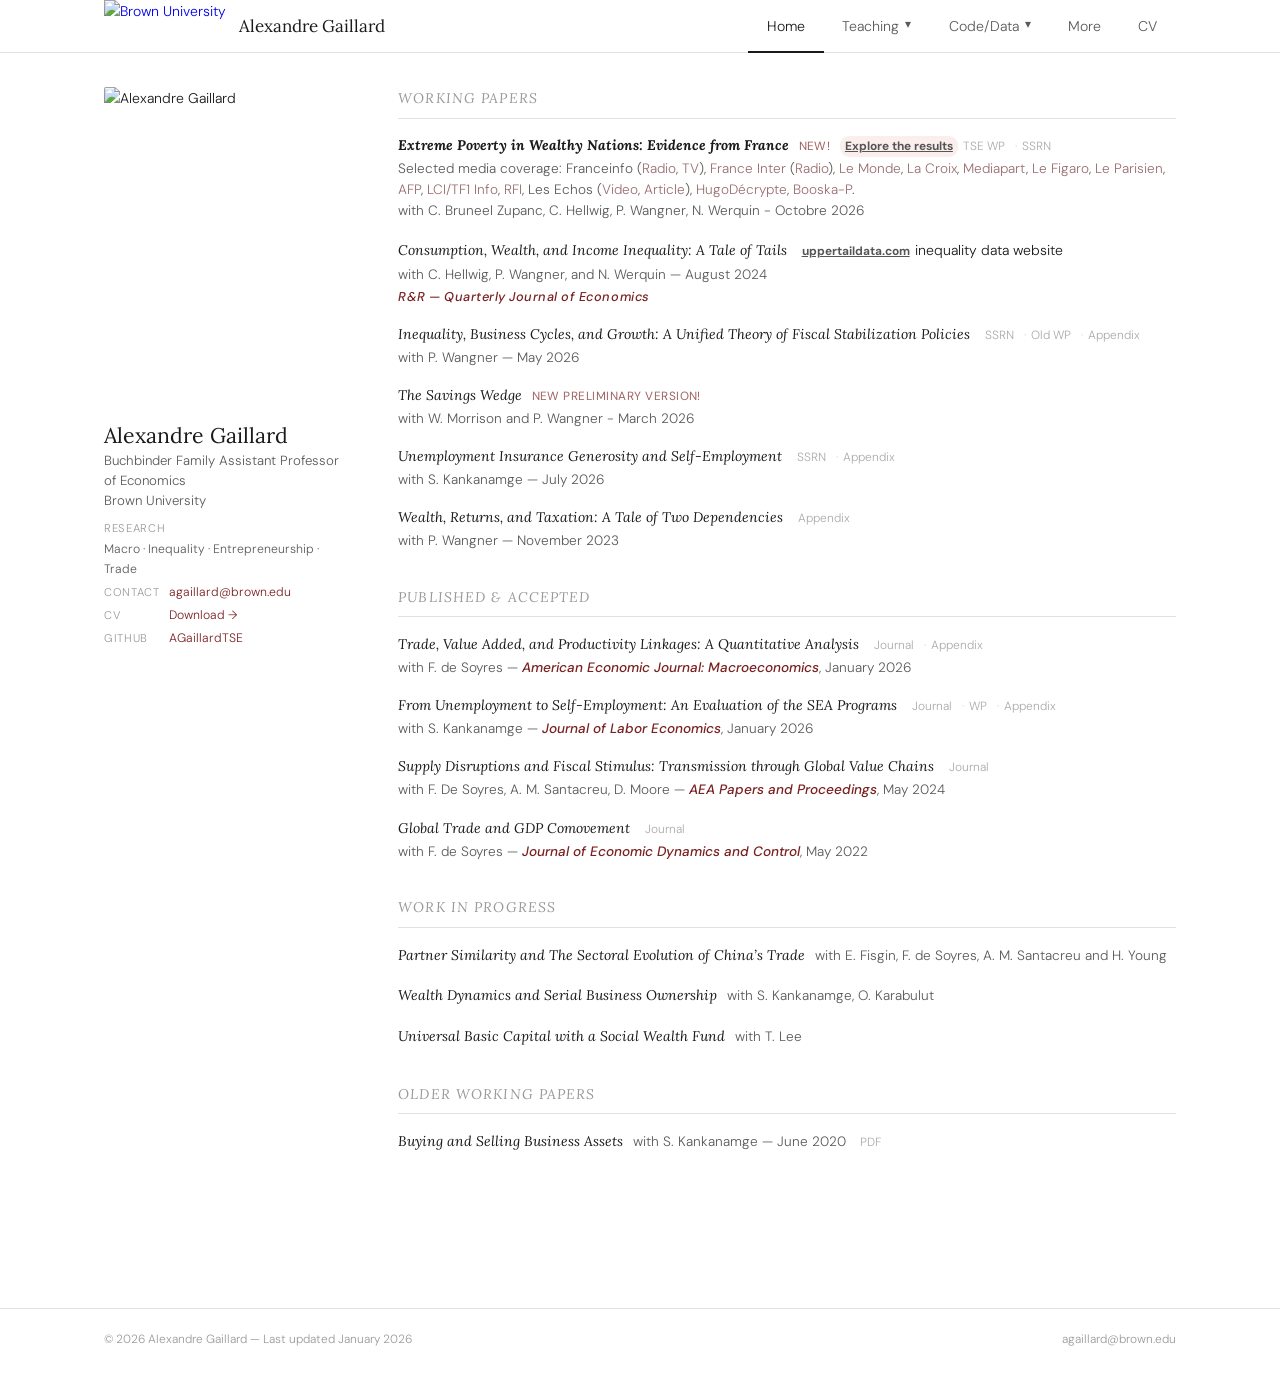
==== commit 53809876: "Update pilllink styles and links in index.html" ====
--- a/index.html
+++ b/index.html
@@ -171,7 +171,7 @@
 .pill:hover{color:var(--accent)}
 .pill+.pill::before{content:'·';margin-right:.3rem;color:#ccc}
 .pilllink-group{display:flex;gap:0;flex-wrap:wrap;flex-shrink:0;align-items:center}
-.pilllink{display:inline-block;font-size:.70rem;font-weight:300;color:#555;background:none;border:none;padding:.05rem .3rem;text-decoration:underline;white-space:nowrap;transition:color .15s;line-height:1.6}.pilllink:hover{color:var(--accent)}
+.pilllink{display:inline-block;font-size:.70rem;font-weight:700;color:#555;background:none;border:none;padding:.05rem .3rem;text-decoration:underline;white-space:nowrap;transition:color .15s;line-height:1.6}
 .pilllink+.pilllink::before{content:'·';margin-right:.3rem;color:#ccc}
 .paper-info{font-size:.8rem;color:var(--muted);line-height:1.55}
 .paper-info a,
@@ -509,7 +509,7 @@
             <span class="paper-coming-soon">New!</span>
             <div class="pill-group">
               <!-- <a class="pill" href="https://www.dropbox.com/scl/fi/bxfxrio8taz6bywwjqcvu/GHWW_2024.pdf?rlkey=8d9oymi9jdagybvwriringwy5&dl=0" target="_blank">PDF</a> -->
-              <a class="pill" href="https://a-gaillard.com/poverty/en.html" style="background-color:#FAEFED; border-radius:9px;" target="_blank">Explore the results</a>
+              <a class="pilllink" href="https://a-gaillard.com/poverty/en.html" style="background-color:#FAEFED; border-radius:9px;" target="_blank">Explore the results</a>
               <a class="pill" href="https://www.tse-fr.eu/sites/default/files/TSE/documents/doc/document/wp_tse_1777.pdf" target="_blank">TSE WP</a>
               <a class="pill" href="https://papers.ssrn.com/sol3/papers.cfm?abstract_id=7589038" target="_blank">SSRN</a>
             </div>
@@ -537,7 +537,7 @@
             <a class="paper-title" href="https://www.dropbox.com/scl/fi/bxfxrio8taz6bywwjqcvu/GHWW_2024.pdf?rlkey=8d9oymi9jdagybvwriringwy5&dl=0" target="_blank">Consumption, Wealth, and Income Inequality: A Tale of Tails</a>
             <div class="pill-group">
               <!-- <a class="pill" href="https://www.dropbox.com/scl/fi/bxfxrio8taz6bywwjqcvu/GHWW_2024.pdf?rlkey=8d9oymi9jdagybvwriringwy5&dl=0" target="_blank">PDF</a> -->
-              <a class="pill-link" href="#" onclick="siteTab('explorer', this); return false;">Upper tail inequality data website</a>
+              <a class="pilllink" href="https://uppertaildata.com/index.html" target="_blank">uppertaildata.com</a> inequality data website
             </div>
           </div>
           <p class="paper-info">with C. Hellwig, P. Wangner, and N. Werquin — August 2024</p>
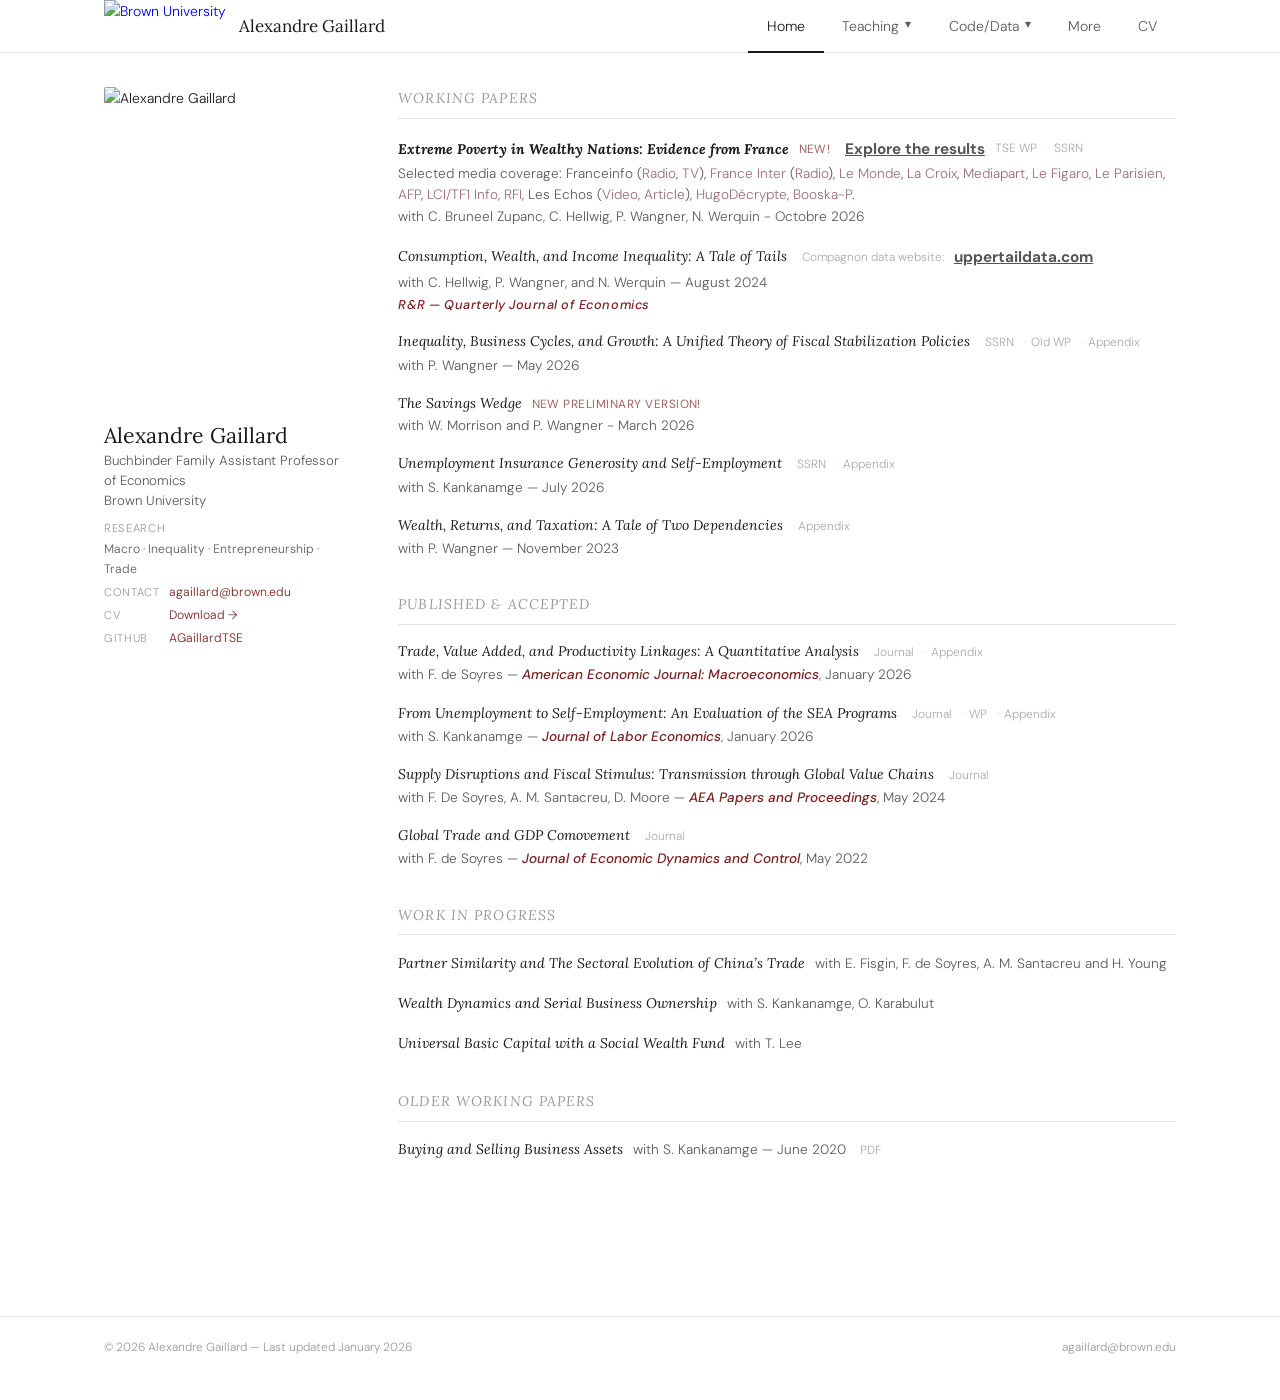
==== commit e4ab3bf5: "Adjust pilllink styles and update links in index.html" ====
--- a/index.html
+++ b/index.html
@@ -171,7 +171,7 @@
 .pill:hover{color:var(--accent)}
 .pill+.pill::before{content:'·';margin-right:.3rem;color:#ccc}
 .pilllink-group{display:flex;gap:0;flex-wrap:wrap;flex-shrink:0;align-items:center}
-.pilllink{display:inline-block;font-size:.70rem;font-weight:700;color:#555;background:none;border:none;padding:.05rem .3rem;text-decoration:underline;white-space:nowrap;transition:color .15s;line-height:1.6}
+.pilllink{display:inline-block;font-size:.90rem;font-weight:700;color:#555;background:none;border:none;padding:.05rem .3rem;text-decoration:underline;white-space:nowrap;transition:color .15s;line-height:1.6}
 .pilllink+.pilllink::before{content:'·';margin-right:.3rem;color:#ccc}
 .paper-info{font-size:.8rem;color:var(--muted);line-height:1.55}
 .paper-info a,
@@ -509,7 +509,7 @@
             <span class="paper-coming-soon">New!</span>
             <div class="pill-group">
               <!-- <a class="pill" href="https://www.dropbox.com/scl/fi/bxfxrio8taz6bywwjqcvu/GHWW_2024.pdf?rlkey=8d9oymi9jdagybvwriringwy5&dl=0" target="_blank">PDF</a> -->
-              <a class="pilllink" href="https://a-gaillard.com/poverty/en.html" style="background-color:#FAEFED; border-radius:9px;" target="_blank">Explore the results</a>
+              <a class="pilllink" href="https://a-gaillard.com/poverty/en.html" target="_blank">Explore the results</a>
               <a class="pill" href="https://www.tse-fr.eu/sites/default/files/TSE/documents/doc/document/wp_tse_1777.pdf" target="_blank">TSE WP</a>
               <a class="pill" href="https://papers.ssrn.com/sol3/papers.cfm?abstract_id=7589038" target="_blank">SSRN</a>
             </div>
@@ -537,7 +537,7 @@
             <a class="paper-title" href="https://www.dropbox.com/scl/fi/bxfxrio8taz6bywwjqcvu/GHWW_2024.pdf?rlkey=8d9oymi9jdagybvwriringwy5&dl=0" target="_blank">Consumption, Wealth, and Income Inequality: A Tale of Tails</a>
             <div class="pill-group">
               <!-- <a class="pill" href="https://www.dropbox.com/scl/fi/bxfxrio8taz6bywwjqcvu/GHWW_2024.pdf?rlkey=8d9oymi9jdagybvwriringwy5&dl=0" target="_blank">PDF</a> -->
-              <a class="pilllink" href="https://uppertaildata.com/index.html" target="_blank">uppertaildata.com</a> inequality data website
+              <span class="pill">Compagnon data website: </span><a class="pilllink" href="https://uppertaildata.com/index.html" target="_blank">uppertaildata.com</a>
             </div>
           </div>
           <p class="paper-info">with C. Hellwig, P. Wangner, and N. Werquin — August 2024</p>
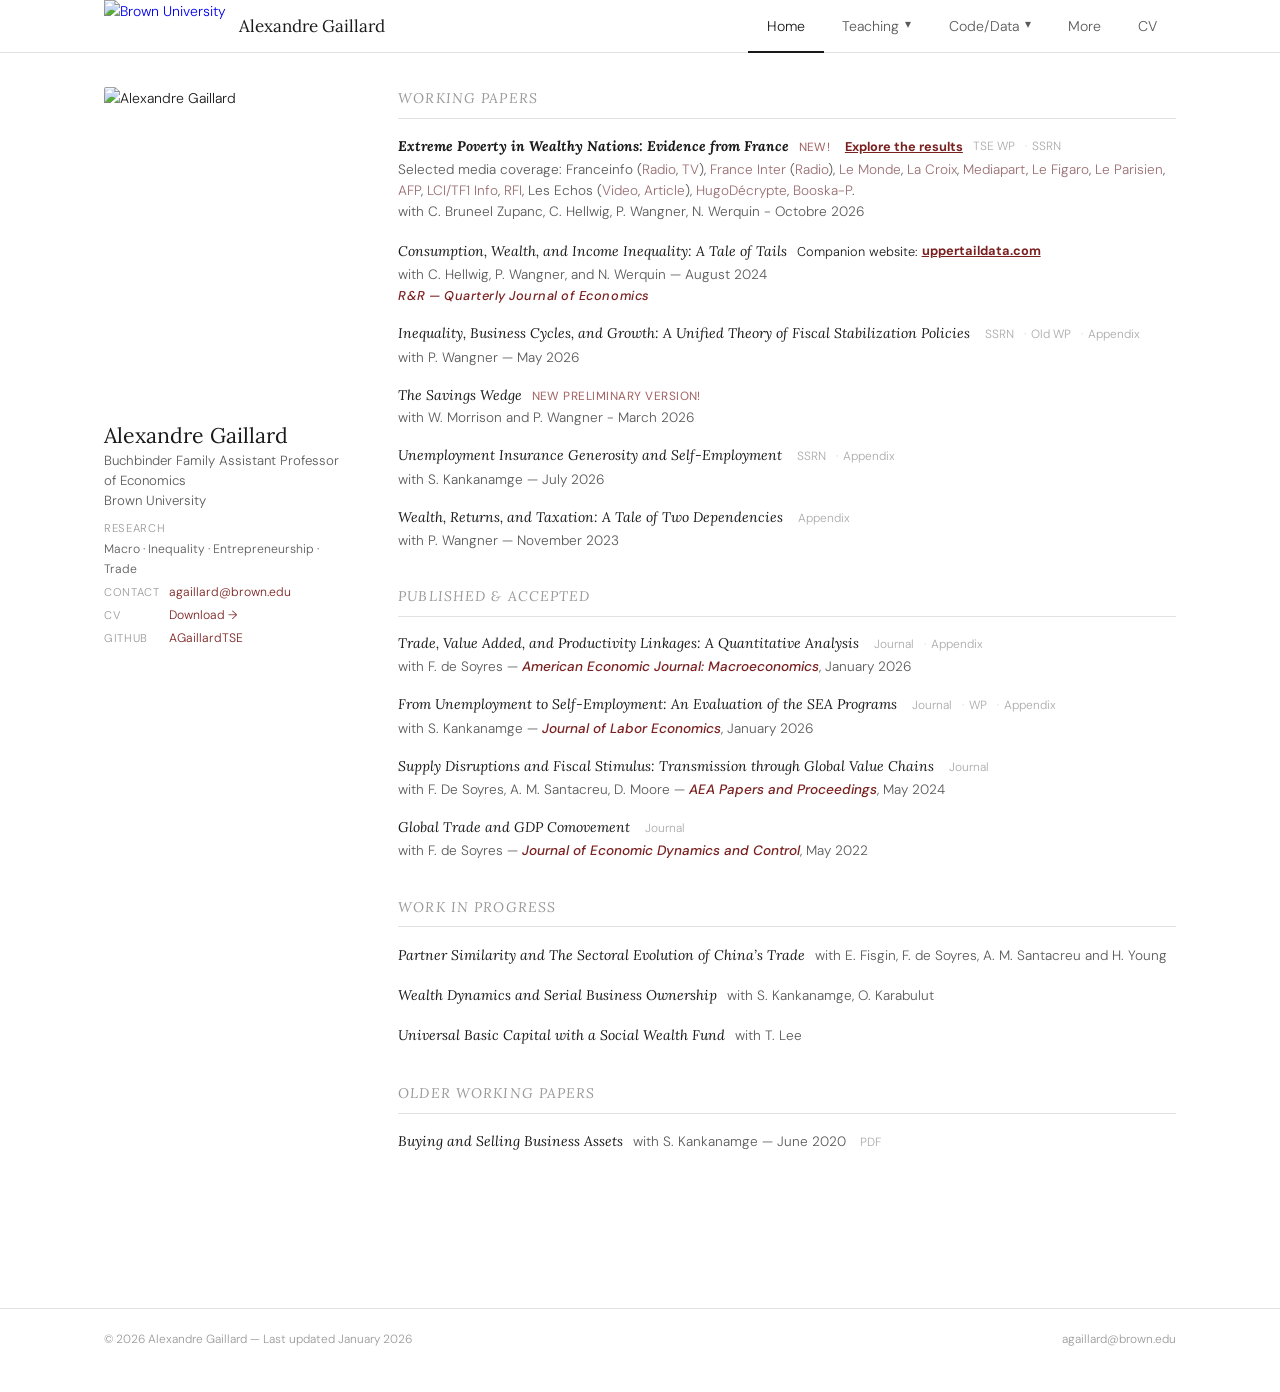
==== commit 1978e306: "Refactor pilllink styles and add labelpill class Updated styles for .pilllink and added .labelpill c" ====
--- a/index.html
+++ b/index.html
@@ -171,8 +171,9 @@
 .pill:hover{color:var(--accent)}
 .pill+.pill::before{content:'·';margin-right:.3rem;color:#ccc}
 .pilllink-group{display:flex;gap:0;flex-wrap:wrap;flex-shrink:0;align-items:center}
-.pilllink{display:inline-block;font-size:.90rem;font-weight:700;color:#555;background:none;border:none;padding:.05rem .3rem;text-decoration:underline;white-space:nowrap;transition:color .15s;line-height:1.6}
+.pilllink{display:inline-block;font-size:.75rem;font-weight:700;color:#7a2020;background:none;border:none;padding:.05rem .3rem;text-decoration:underline;white-space:nowrap;transition:color .15s;line-height:1.6}
 .pilllink+.pilllink::before{content:'·';margin-right:.3rem;color:#ccc}
+  .labelpill{font-size:.75rem;font-weight:300;color:inherit}
 .paper-info{font-size:.8rem;color:var(--muted);line-height:1.55}
 .paper-info a,
 .paper-info a:visited {
@@ -537,7 +538,7 @@
             <a class="paper-title" href="https://www.dropbox.com/scl/fi/bxfxrio8taz6bywwjqcvu/GHWW_2024.pdf?rlkey=8d9oymi9jdagybvwriringwy5&dl=0" target="_blank">Consumption, Wealth, and Income Inequality: A Tale of Tails</a>
             <div class="pill-group">
               <!-- <a class="pill" href="https://www.dropbox.com/scl/fi/bxfxrio8taz6bywwjqcvu/GHWW_2024.pdf?rlkey=8d9oymi9jdagybvwriringwy5&dl=0" target="_blank">PDF</a> -->
-              <span class="pill">Compagnon data website: </span><a class="pilllink" href="https://uppertaildata.com/index.html" target="_blank">uppertaildata.com</a>
+              <span class="labelpill">Companion website:</span> <a class="pilllink" href="https://uppertaildata.com/index.html" target="_blank" rel="noopener noreferrer">uppertaildata.com</a>
             </div>
           </div>
           <p class="paper-info">with C. Hellwig, P. Wangner, and N. Werquin — August 2024</p>
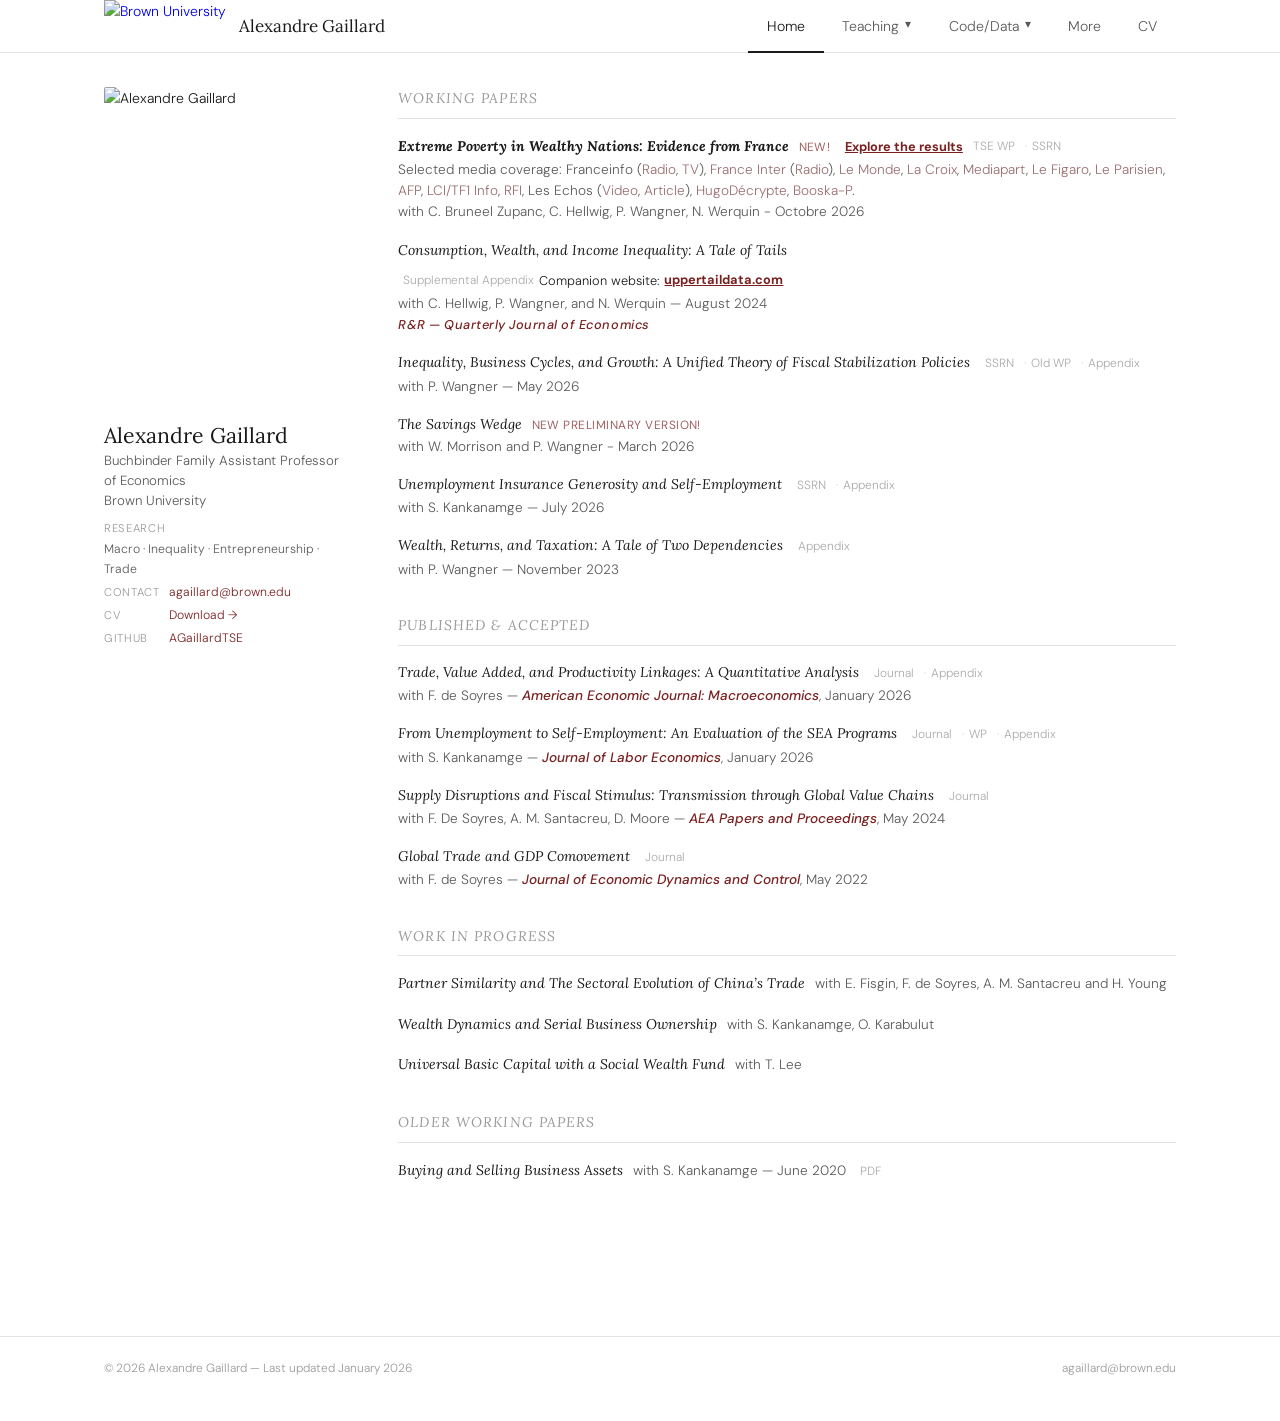
==== commit 11187458: "Update index.html" ====
--- a/index.html
+++ b/index.html
@@ -535,9 +535,10 @@
         </div>
         <div class="paper">
           <div class="paper-title-row">
-            <a class="paper-title" href="https://www.dropbox.com/scl/fi/bxfxrio8taz6bywwjqcvu/GHWW_2024.pdf?rlkey=8d9oymi9jdagybvwriringwy5&dl=0" target="_blank">Consumption, Wealth, and Income Inequality: A Tale of Tails</a>
+            <a class="paper-title" href="https://www.dropbox.com/scl/fi/zl65lsrvzd8yrr2kic24n/GHWW_2026.pdf?rlkey=lymccj7wbuqr91rimf39802f5&e=2&dl=0" target="_blank">Consumption, Wealth, and Income Inequality: A Tale of Tails</a>
             <div class="pill-group">
               <!-- <a class="pill" href="https://www.dropbox.com/scl/fi/bxfxrio8taz6bywwjqcvu/GHWW_2024.pdf?rlkey=8d9oymi9jdagybvwriringwy5&dl=0" target="_blank">PDF</a> -->
+              <a class="pill" href="https://www.dropbox.com/scl/fi/1kar9f1q453j2cceln9az/GHWW_2026_OA.pdf?rlkey=htm5pdq9gy23wbhwf60h74u2j&e=1&dl=0" target="_blank">Supplemental Appendix</a>
               <span class="labelpill">Companion website:</span> <a class="pilllink" href="https://uppertaildata.com/index.html" target="_blank" rel="noopener noreferrer">uppertaildata.com</a>
             </div>
           </div>
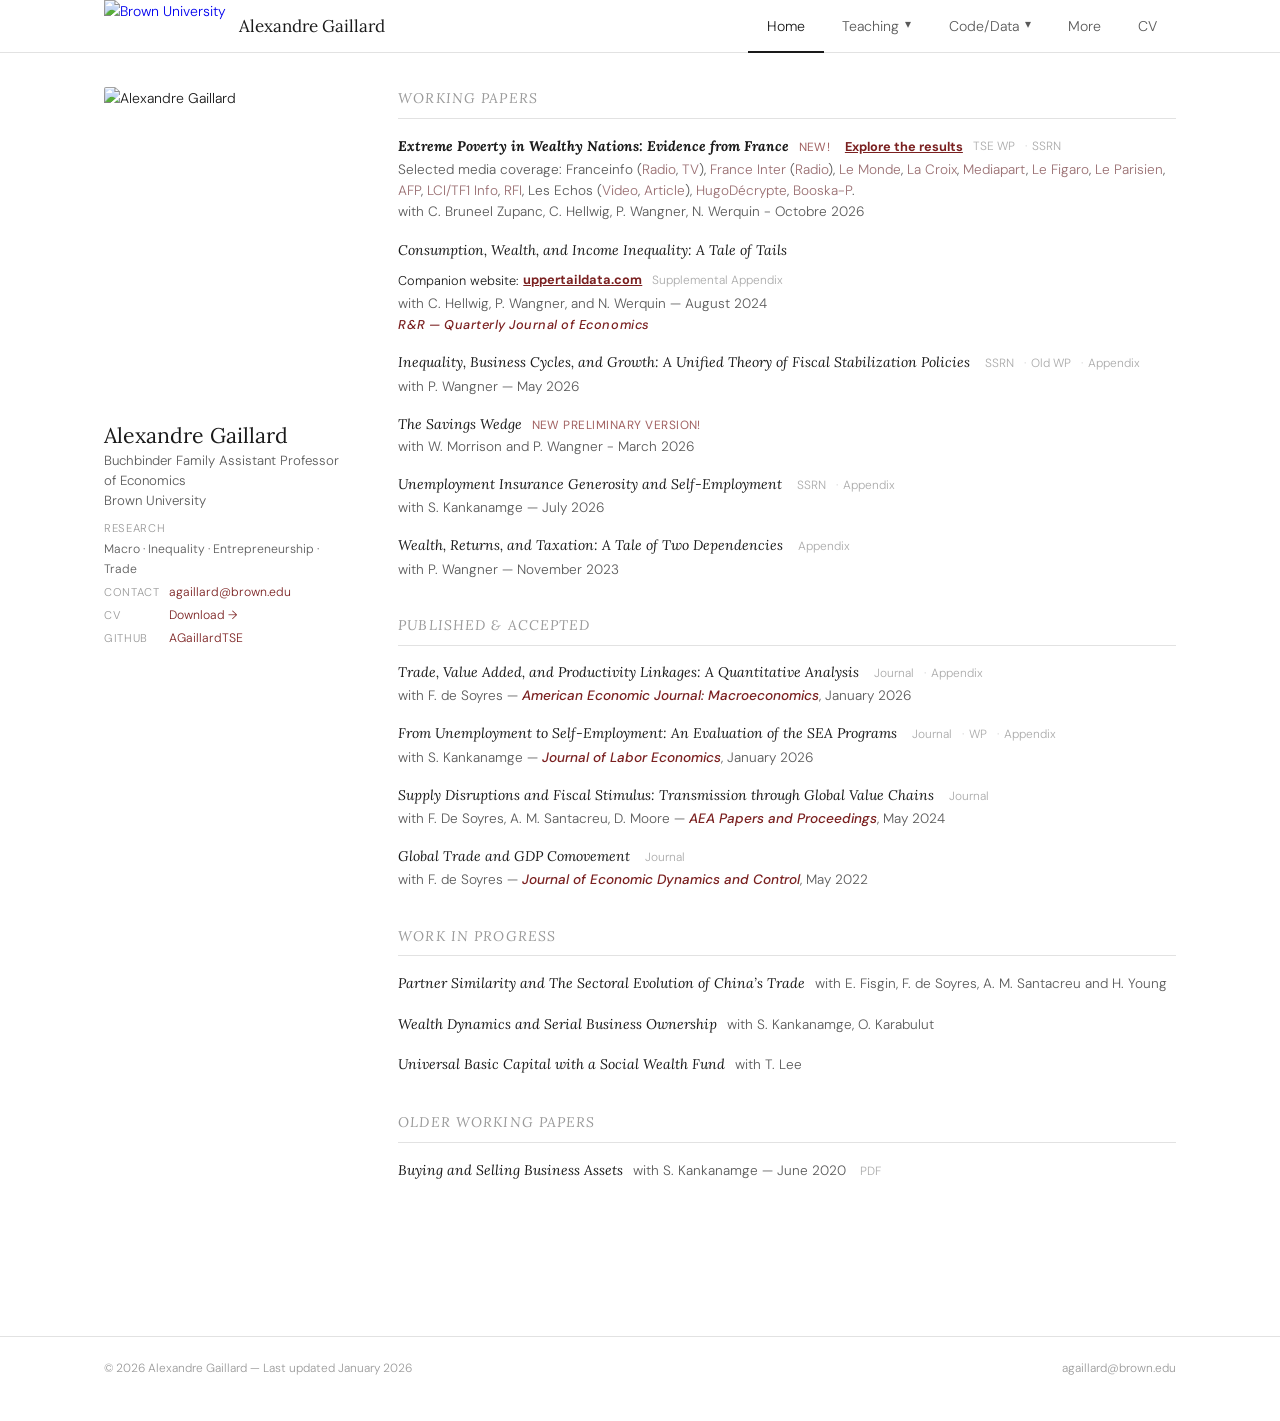
==== commit 48a81666: "Fix link to Supplemental Appendix in index.html" ====
--- a/index.html
+++ b/index.html
@@ -538,8 +538,8 @@
             <a class="paper-title" href="https://www.dropbox.com/scl/fi/zl65lsrvzd8yrr2kic24n/GHWW_2026.pdf?rlkey=lymccj7wbuqr91rimf39802f5&e=2&dl=0" target="_blank">Consumption, Wealth, and Income Inequality: A Tale of Tails</a>
             <div class="pill-group">
               <!-- <a class="pill" href="https://www.dropbox.com/scl/fi/bxfxrio8taz6bywwjqcvu/GHWW_2024.pdf?rlkey=8d9oymi9jdagybvwriringwy5&dl=0" target="_blank">PDF</a> -->
+              <span class="labelpill">Companion website:</span> <a class="pilllink" href="https://uppertaildata.com/index.html" target="_blank" rel="noopener noreferrer">uppertaildata.com</a>
               <a class="pill" href="https://www.dropbox.com/scl/fi/1kar9f1q453j2cceln9az/GHWW_2026_OA.pdf?rlkey=htm5pdq9gy23wbhwf60h74u2j&e=1&dl=0" target="_blank">Supplemental Appendix</a>
-              <span class="labelpill">Companion website:</span> <a class="pilllink" href="https://uppertaildata.com/index.html" target="_blank" rel="noopener noreferrer">uppertaildata.com</a>
             </div>
           </div>
           <p class="paper-info">with C. Hellwig, P. Wangner, and N. Werquin — August 2024</p>
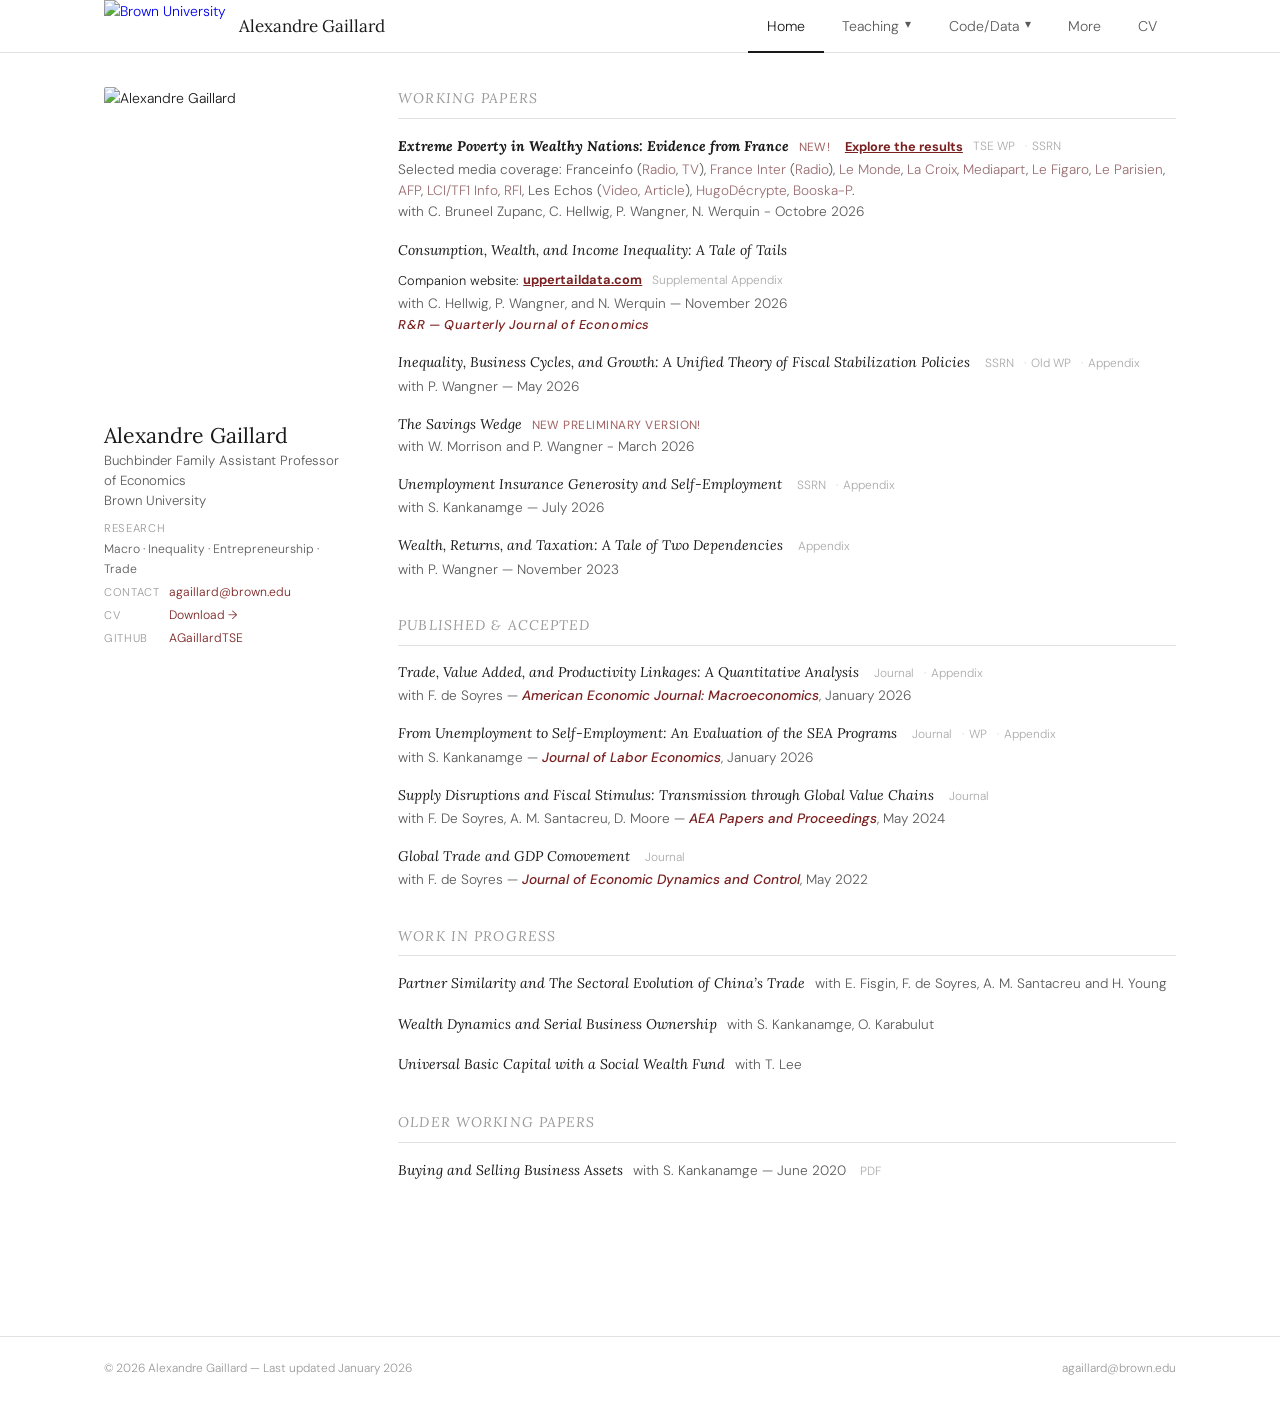
==== commit 5837b214: "Update publication date in index.html" ====
--- a/index.html
+++ b/index.html
@@ -542,7 +542,7 @@
               <a class="pill" href="https://www.dropbox.com/scl/fi/1kar9f1q453j2cceln9az/GHWW_2026_OA.pdf?rlkey=htm5pdq9gy23wbhwf60h74u2j&e=1&dl=0" target="_blank">Supplemental Appendix</a>
             </div>
           </div>
-          <p class="paper-info">with C. Hellwig, P. Wangner, and N. Werquin — August 2024</p>
+          <p class="paper-info">with C. Hellwig, P. Wangner, and N. Werquin — November 2026</p>
           <p class="paper-status status-rr">R&R — Quarterly Journal of Economics</p>
         </div>
         <div class="paper">
